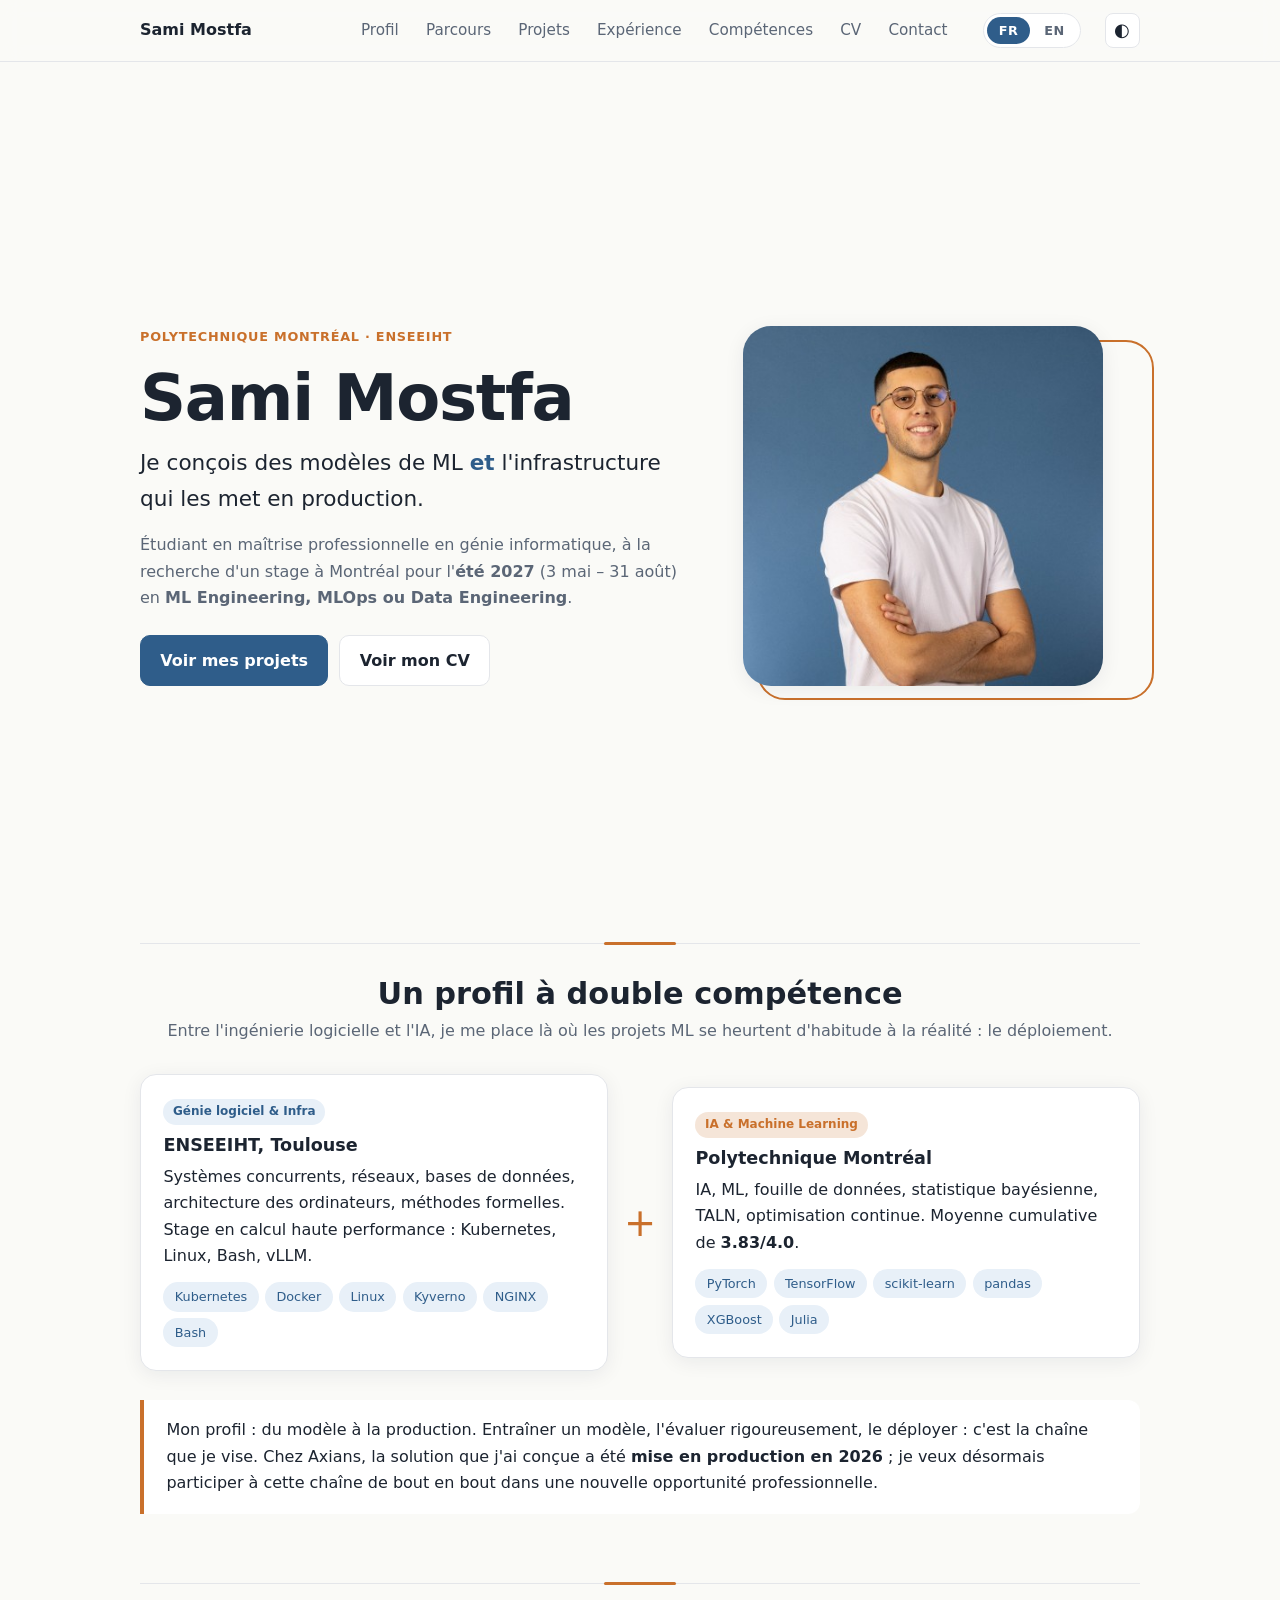
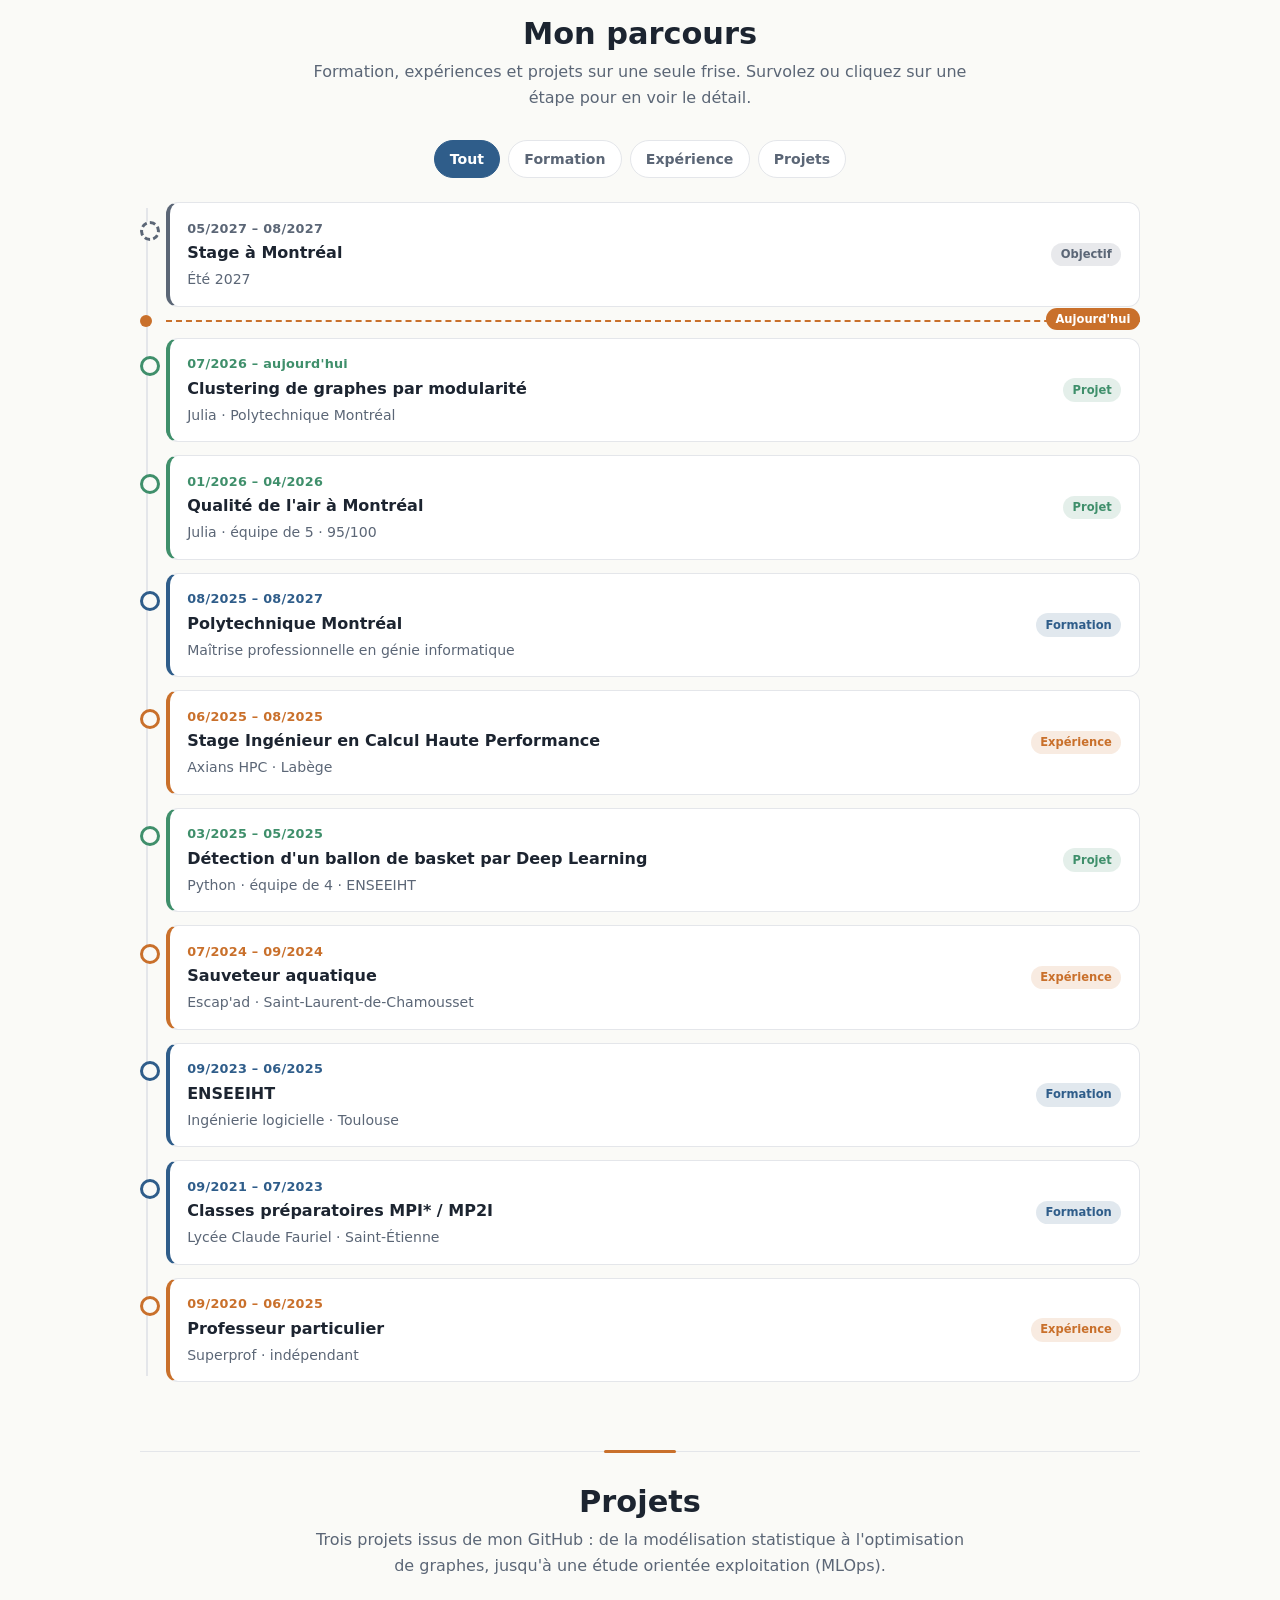
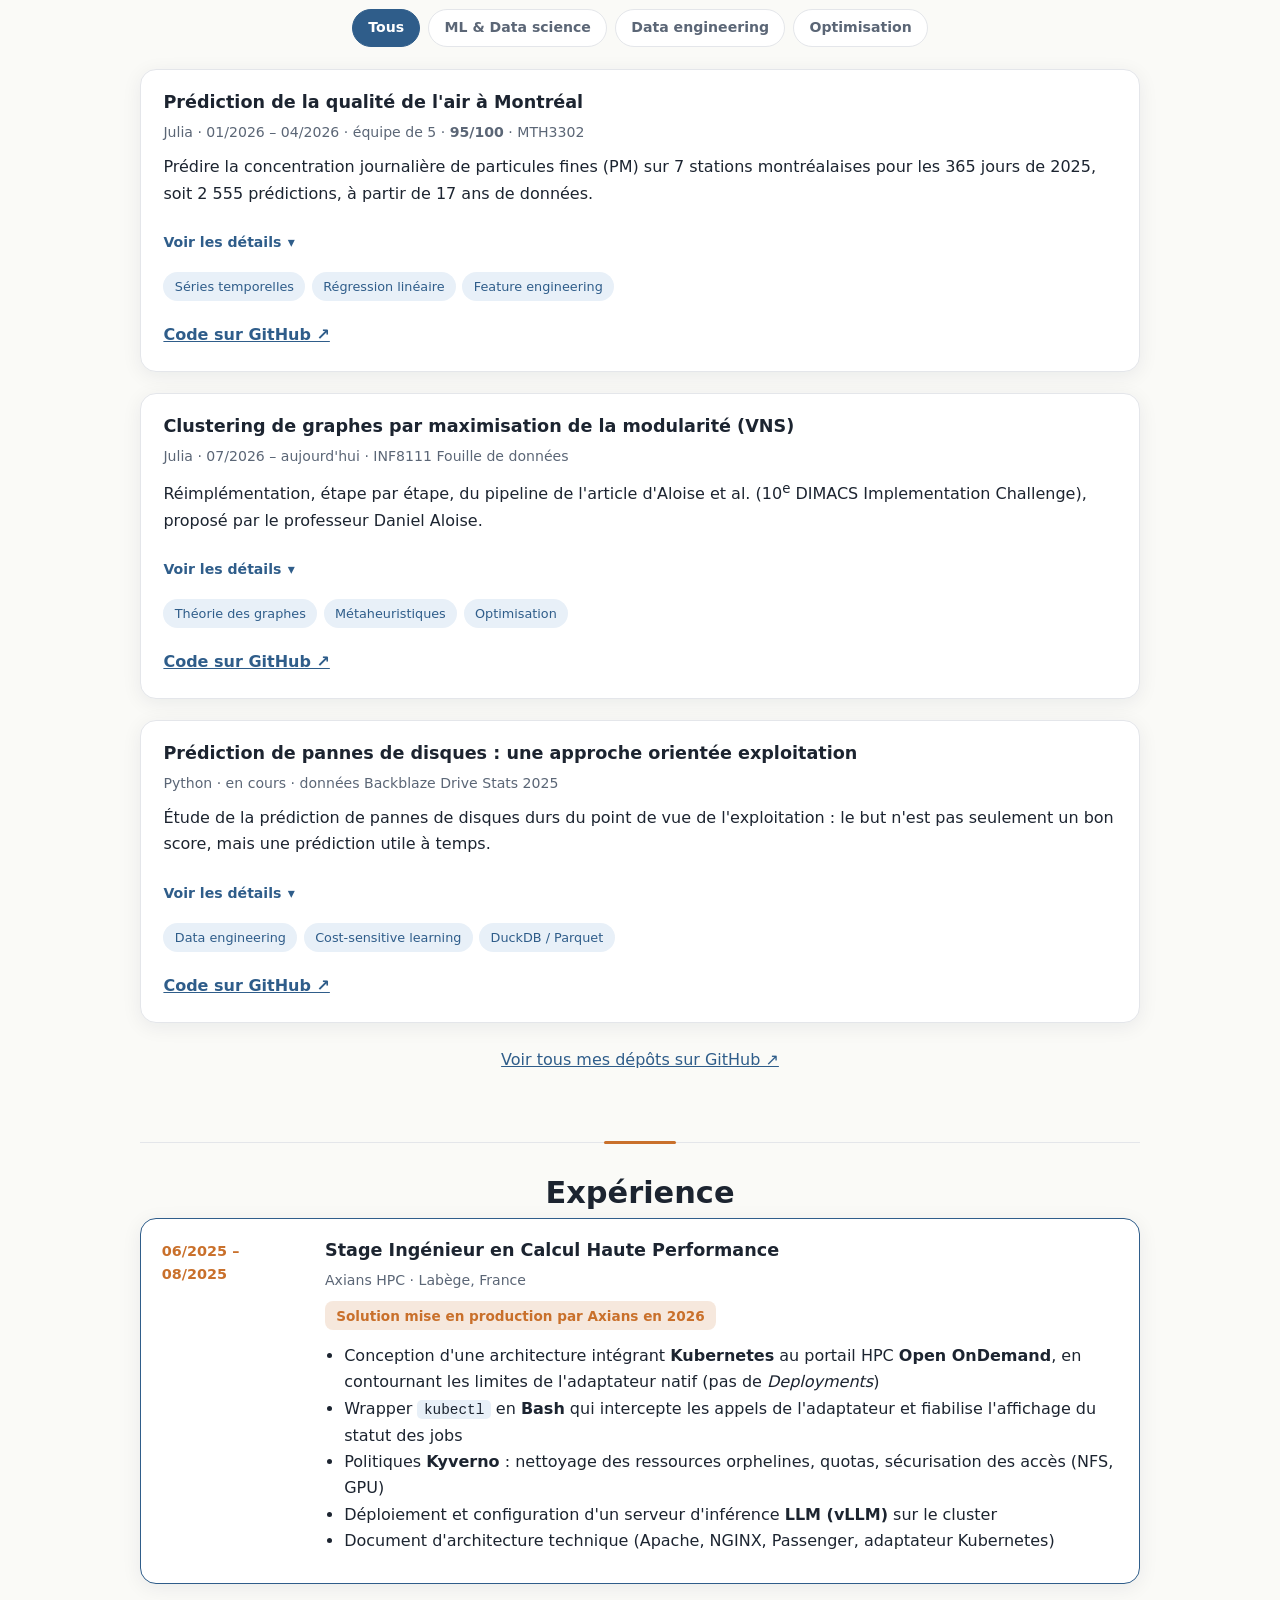
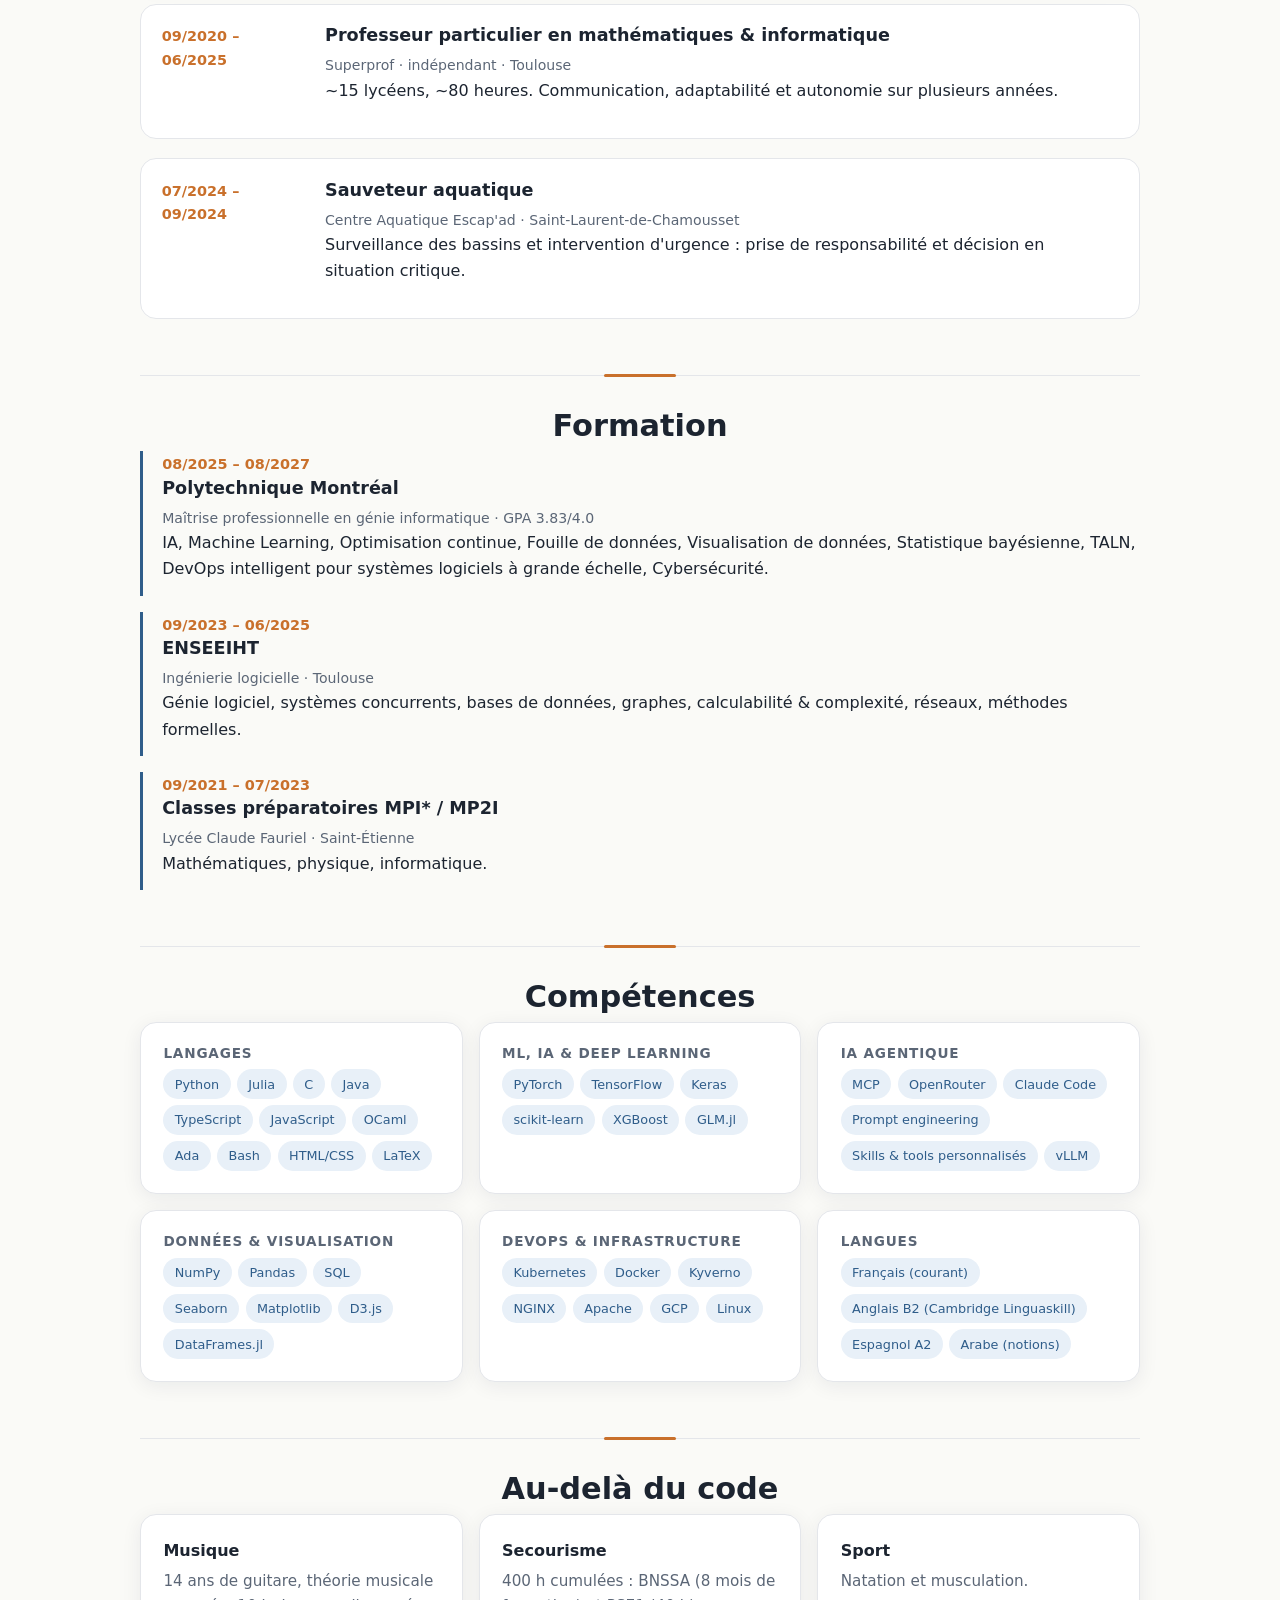
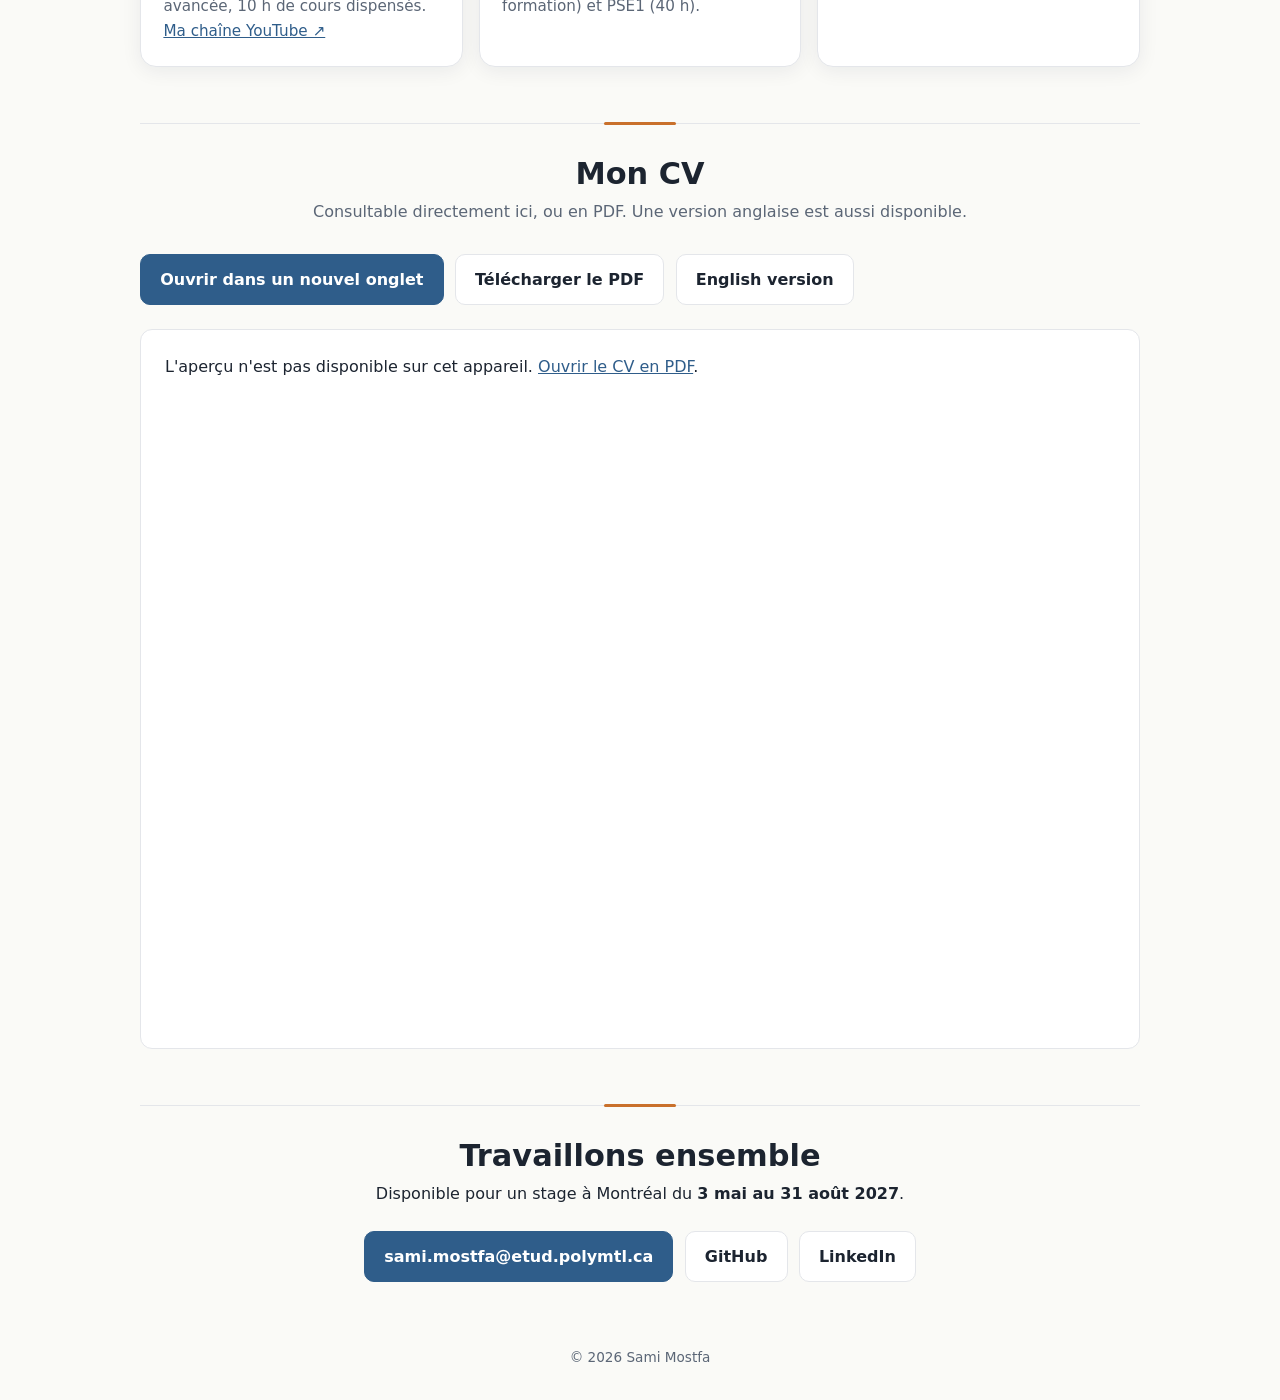
==== index.html @ e4360e2e "Enhance Scrolling" ====
<!doctype html>
<html lang="fr">
<head>
  <meta charset="utf-8">
  <meta name="viewport" content="width=device-width, initial-scale=1">
  <title>Sami Mostfa — ML & MLOps Engineer</title>
  <meta name="description" content="Portfolio de Sami Mostfa, étudiant en maîtrise à Polytechnique Montréal, double compétence IA/ML et infrastructure. Recherche un stage été 2027 à Montréal.">
  <link rel="icon" href="assets/sami_mostfa.jpg">
  <link rel="alternate" hreflang="fr" href="./">
  <link rel="alternate" hreflang="en" href="en/">
  <link rel="stylesheet" href="style.css?v=3">
</head>
<body>

<header class="nav">
  <a class="brand" href="#accueil">Sami Mostfa</a>
  <nav>
    <a href="#profil">Profil</a>
    <a href="#parcours">Parcours</a>
    <a href="#projets">Projets</a>
    <a href="#experience">Expérience</a>
    <a href="#competences">Compétences</a>
    <a href="#cv">CV</a>
    <a href="#contact">Contact</a>
  </nav>
  <div class="lang-switch" role="group" aria-label="Langue">
    <span class="active" aria-current="true" lang="fr">FR</span>
    <a href="en/" hreflang="en" lang="en" title="View in English">EN</a>
  </div>
  <button id="theme" aria-label="Changer de thème">◐</button>
</header>

<main>
  <!-- ACCUEIL -->
  <section id="accueil" class="hero">
    <div class="hero-text">
      <p class="eyebrow">Polytechnique Montréal · ENSEEIHT</p>
      <h1>Sami Mostfa</h1>
      <p class="tagline">Je conçois des modèles de ML <em>et</em> l'infrastructure qui les met en production.</p>
      <p class="lead">Étudiant en maîtrise professionnelle en génie informatique, à la recherche d'un stage à Montréal pour l'<strong>été 2027</strong> (3 mai – 31 août) en <strong>ML Engineering, MLOps ou Data Engineering</strong>.</p>
      <div class="cta">
        <a class="btn primary" href="#projets">Voir mes projets</a>
        <a class="btn" href="#cv">Voir mon CV</a>
      </div>
    </div>
    <figure class="hero-photo">
      <img src="assets/sami_mostfa.jpg" alt="Portrait de Sami Mostfa" width="400" height="400">
    </figure>
  </section>

  <!-- PROFIL / DOUBLE COMPETENCE -->
  <section id="profil">
    <h2>Un profil à double compétence</h2>
    <p class="section-intro">Entre l'ingénierie logicielle et l'IA, je me place là où les projets ML se heurtent d'habitude à la réalité : le déploiement.</p>
    <div class="duo">
      <article class="card">
        <span class="badge">Génie logiciel & Infra</span>
        <h3>ENSEEIHT, Toulouse</h3>
        <p>Systèmes concurrents, réseaux, bases de données, architecture des ordinateurs, méthodes formelles. Stage en calcul haute performance : Kubernetes, Linux, Bash, vLLM.</p>
        <ul class="chips"><li>Kubernetes</li><li>Docker</li><li>Linux</li><li>Kyverno</li><li>NGINX</li><li>Bash</li></ul>
      </article>
      <div class="plus" aria-hidden="true">+</div>
      <article class="card">
        <span class="badge alt">IA & Machine Learning</span>
        <h3>Polytechnique Montréal</h3>
        <p>IA, ML, fouille de données, statistique bayésienne, TALN, optimisation continue. Moyenne cumulative de <strong>3.83/4.0</strong>.</p>
        <ul class="chips"><li>PyTorch</li><li>TensorFlow</li><li>scikit-learn</li><li>pandas</li><li>XGBoost</li><li>Julia</li></ul>
      </article>
    </div>
    <p class="synthesis">Mon profil : du modèle à la production. Entraîner un modèle, l'évaluer rigoureusement, le déployer : c'est la chaîne que je vise. Chez Axians, la solution que j'ai conçue a été <strong>mise en production en 2026</strong> ; je veux désormais participer à cette chaîne de bout en bout dans une nouvelle opportunité professionnelle.</p>
  </section>

  <!-- PARCOURS -->
  <section id="parcours">
    <h2>Mon parcours</h2>
    <p class="section-intro">Formation, expériences et projets sur une seule frise. Survolez ou cliquez sur une étape pour en voir le détail.</p>
    <div class="filters" role="group" aria-label="Filtrer le parcours">
      <button type="button" class="tl-filter active" data-tl="all" aria-pressed="true">Tout</button>
      <button type="button" class="tl-filter" data-tl="formation" aria-pressed="false">Formation</button>
      <button type="button" class="tl-filter" data-tl="experience" aria-pressed="false">Expérience</button>
      <button type="button" class="tl-filter" data-tl="projet" aria-pressed="false">Projets</button>
    </div>
    <ol class="tl">
      <li class="tl-item" data-type="objectif">
        <button class="tl-card" type="button" aria-expanded="false" aria-controls="tl0">
          <span class="tl-when">05/2027 – 08/2027</span>
          <span class="tl-title">Stage à Montréal</span>
          <span class="tl-sub">Été 2027</span>
          <span class="tl-type">Objectif</span>
        </button>
        <div class="tl-detail" id="tl0"><div><p>ML Engineering, MLOps ou Data Engineering : mener un projet de bout en bout, de la conception à la mise en production.</p></div></div>
      </li>
<li class="tl-today" aria-hidden="true"><span>Aujourd'hui</span></li>
<li class="tl-item" data-type="projet">
        <button class="tl-card" type="button" aria-expanded="false" aria-controls="tl1">
          <span class="tl-when">07/2026 – aujourd'hui</span>
          <span class="tl-title">Clustering de graphes par modularité</span>
          <span class="tl-sub">Julia · Polytechnique Montréal</span>
          <span class="tl-type">Projet</span>
        </button>
        <div class="tl-detail" id="tl1"><div><p>LPA → LPAm → LPAm+ → VNS sur 9 graphes DIMACS (jusqu'à plus de 31 000 sommets), 40 exécutions par méthode et revue de 5 articles.</p></div></div>
      </li>
<li class="tl-item" data-type="projet">
        <button class="tl-card" type="button" aria-expanded="false" aria-controls="tl2">
          <span class="tl-when">01/2026 – 04/2026</span>
          <span class="tl-title">Qualité de l'air à Montréal</span>
          <span class="tl-sub">Julia · équipe de 5 · 95/100</span>
          <span class="tl-type">Projet</span>
        </button>
        <div class="tl-detail" id="tl2"><div><p>Prévision des particules fines sur 7 stations à partir de 17 ans de données : 20+ variables, validation temporelle, RMSE de 18,25 sur Kaggle.</p></div></div>
      </li>
<li class="tl-item" data-type="formation">
        <button class="tl-card" type="button" aria-expanded="false" aria-controls="tl3">
          <span class="tl-when">08/2025 – 08/2027</span>
          <span class="tl-title">Polytechnique Montréal</span>
          <span class="tl-sub">Maîtrise professionnelle en génie informatique</span>
          <span class="tl-type">Formation</span>
        </button>
        <div class="tl-detail" id="tl3"><div><p>GPA cumulatif de 3.83/4.0. IA, ML, fouille de données, statistique bayésienne, TALN, DevOps intelligent, cybersécurité.</p></div></div>
      </li>
<li class="tl-item" data-type="experience">
        <button class="tl-card" type="button" aria-expanded="false" aria-controls="tl4">
          <span class="tl-when">06/2025 – 08/2025</span>
          <span class="tl-title">Stage Ingénieur en Calcul Haute Performance</span>
          <span class="tl-sub">Axians HPC · Labège</span>
          <span class="tl-type">Expérience</span>
        </button>
        <div class="tl-detail" id="tl4"><div><p>Intégration de Kubernetes à Open OnDemand (mise en production en 2026), wrapper kubectl en Bash, politiques Kyverno, serveur d'inférence LLM vLLM.</p></div></div>
      </li>
<li class="tl-item" data-type="projet">
        <button class="tl-card" type="button" aria-expanded="false" aria-controls="tl5">
          <span class="tl-when">03/2025 – 05/2025</span>
          <span class="tl-title">Détection d'un ballon de basket par Deep Learning</span>
          <span class="tl-sub">Python · équipe de 4 · ENSEEIHT</span>
          <span class="tl-type">Projet</span>
        </button>
        <div class="tl-detail" id="tl5"><div><p>CNN multi-sorties (classification + régression de boîte englobante), IoU et F1 implémentés from scratch en TensorFlow.</p></div></div>
      </li>
<li class="tl-item" data-type="experience">
        <button class="tl-card" type="button" aria-expanded="false" aria-controls="tl6">
          <span class="tl-when">07/2024 – 09/2024</span>
          <span class="tl-title">Sauveteur aquatique</span>
          <span class="tl-sub">Escap'ad · Saint-Laurent-de-Chamousset</span>
          <span class="tl-type">Expérience</span>
        </button>
        <div class="tl-detail" id="tl6"><div><p>Surveillance des bassins et intervention d'urgence : responsabilité et prise de décision en situation critique.</p></div></div>
      </li>
<li class="tl-item" data-type="formation">
        <button class="tl-card" type="button" aria-expanded="false" aria-controls="tl7">
          <span class="tl-when">09/2023 – 06/2025</span>
          <span class="tl-title">ENSEEIHT</span>
          <span class="tl-sub">Ingénierie logicielle · Toulouse</span>
          <span class="tl-type">Formation</span>
        </button>
        <div class="tl-detail" id="tl7"><div><p>Génie logiciel, systèmes concurrents, bases de données, théorie des graphes, calculabilité, réseaux, méthodes formelles.</p></div></div>
      </li>
<li class="tl-item" data-type="formation">
        <button class="tl-card" type="button" aria-expanded="false" aria-controls="tl8">
          <span class="tl-when">09/2021 – 07/2023</span>
          <span class="tl-title">Classes préparatoires MPI* / MP2I</span>
          <span class="tl-sub">Lycée Claude Fauriel · Saint-Étienne</span>
          <span class="tl-type">Formation</span>
        </button>
        <div class="tl-detail" id="tl8"><div><p>Mathématiques, physique et informatique en cursus intensif.</p></div></div>
      </li>
<li class="tl-item" data-type="experience">
        <button class="tl-card" type="button" aria-expanded="false" aria-controls="tl9">
          <span class="tl-when">09/2020 – 06/2025</span>
          <span class="tl-title">Professeur particulier</span>
          <span class="tl-sub">Superprof · indépendant</span>
          <span class="tl-type">Expérience</span>
        </button>
        <div class="tl-detail" id="tl9"><div><p>Mathématiques et informatique : environ 15 lycéens, 80 heures, en parallèle des études.</p></div></div>
      </li>
    </ol>
  </section>

  <!-- PROJETS -->
  <section id="projets">
    <h2>Projets</h2>
    <p class="section-intro">Trois projets issus de mon GitHub : de la modélisation statistique à l'optimisation de graphes, jusqu'à une étude orientée exploitation (MLOps).</p>
    <div class="filters" role="group" aria-label="Filtrer les projets">
      <button type="button" class="filter active" data-filter="all" aria-pressed="true">Tous</button>
      <button type="button" class="filter" data-filter="ml" aria-pressed="false">ML & Data science</button>
      <button type="button" class="filter" data-filter="data" aria-pressed="false">Data engineering</button>
      <button type="button" class="filter" data-filter="optim" aria-pressed="false">Optimisation</button>
    </div>
    <div class="projects">

      <article class="project" data-tags="ml">
        <header>
          <h3>Prédiction de la qualité de l'air à Montréal</h3>
          <p class="meta">Julia · 01/2026 – 04/2026 · équipe de 5 · <strong>95/100</strong> · MTH3302</p>
        </header>
        <p>Prédire la concentration journalière de particules fines (PM) sur 7 stations montréalaises pour les 365 jours de 2025, soit 2 555 prédictions, à partir de 17 ans de données.</p>
        <div class="details" id="d0"><div class="details-inner">
        <ul>
          <li>Jointure air + météo, analyse exploratoire, <strong>20+ variables dérivées</strong> (moyennes mobiles, saisonnalité sinus/cosinus, interactions température × mois)</li>
          <li>Valeurs manquantes traitées par variable ; validation par <strong>séparation temporelle</strong>, jamais aléatoire</li>
          <li>4 variantes comparées ; modèle retenu : régression linéaire (GLM.jl, 23 variables) sans variable construite sur le PM passé, pour éviter la propagation d'erreur</li>
          <li><strong>RMSE de 18,25</strong> sur Kaggle ; limites documentées : sous-estimation des épisodes de fumée</li>
        </ul>
        </div></div>
        <button class="toggle" type="button" aria-expanded="false" aria-controls="d0" data-more="Voir les détails" data-less="Masquer les détails">Voir les détails</button>
        <ul class="chips"><li>Séries temporelles</li><li>Régression linéaire</li><li>Feature engineering</li></ul>
        <p class="links"><a href="https://github.com/tarteeg/prediction-qualite-air-montreal" target="_blank" rel="noopener">Code sur GitHub ↗</a></p>
      </article>

      <article class="project" data-tags="optim">
        <header>
          <h3>Clustering de graphes par maximisation de la modularité (VNS)</h3>
          <p class="meta">Julia · 07/2026 – aujourd'hui · INF8111 Fouille de données</p>
        </header>
        <p>Réimplémentation, étape par étape, du pipeline de l'article d'Aloise et al. (10<sup>e</sup> DIMACS Implementation Challenge), proposé par le professeur Daniel Aloise.</p>
        <div class="details" id="d1"><div class="details-inner">
        <ul>
          <li><strong>LPA → LPAm → LPAm+ → VNS/VNDS</strong> : chaque étape échappe aux optima locaux de la précédente</li>
          <li><strong>9 graphes</strong> de référence, de 34 à plus de 31 000 sommets, <strong>40 exécutions</strong> par méthode et par graphe (graines 1 à 40)</li>
          <li>Comparaison avec la littérature, revue de <strong>5 articles scientifiques</strong></li>
          <li>Julia choisi pour la vitesse proche du compilé avec la lisibilité de Python</li>
        </ul>
        </div></div>
        <button class="toggle" type="button" aria-expanded="false" aria-controls="d1" data-more="Voir les détails" data-less="Masquer les détails">Voir les détails</button>
        <ul class="chips"><li>Théorie des graphes</li><li>Métaheuristiques</li><li>Optimisation</li></ul>
        <p class="links"><a href="https://github.com/tarteeg/vns-modularity-clustering" target="_blank" rel="noopener">Code sur GitHub ↗</a></p>
      </article>

      <article class="project" data-tags="data ml">
        <header>
          <h3>Prédiction de pannes de disques : une approche orientée exploitation</h3>
          <p class="meta">Python · en cours · données Backblaze Drive Stats 2025</p>
        </header>
        <p>Étude de la prédiction de pannes de disques durs du point de vue de l'exploitation : le but n'est pas seulement un bon score, mais une prédiction utile à temps.</p>
        <div class="details" id="d2"><div class="details-inner">
        <ul>
          <li>Configuration centralisée et reproductible : horizons de prédiction, <strong>délais d'alerte minimaux</strong>, attributs SMART critiques, <strong>ratios de coûts</strong></li>
          <li>Audit du schéma des fichiers CSV quotidiens, conversion en <strong>Parquet</strong> compressé, requêtes avec <strong>DuckDB</strong></li>
          <li>Veille scientifique : 5 articles sur la prédiction de pannes et l'apprentissage sensible aux coûts</li>
          <li>Phase actuelle : exploration du T1 2025 pour formuler la problématique ; extension prévue à l'année complète</li>
        </ul>
        </div></div>
        <button class="toggle" type="button" aria-expanded="false" aria-controls="d2" data-more="Voir les détails" data-less="Masquer les détails">Voir les détails</button>
        <ul class="chips"><li>Data engineering</li><li>Cost-sensitive learning</li><li>DuckDB / Parquet</li></ul>
        <p class="links"><a href="https://github.com/tarteeg/disk-failure-analysis" target="_blank" rel="noopener">Code sur GitHub ↗</a></p>
      </article>

    </div>
    <p class="more"><a href="https://github.com/tarteeg" target="_blank" rel="noopener">Voir tous mes dépôts sur GitHub ↗</a></p>
  </section>

  <!-- EXPERIENCE -->
  <section id="experience">
    <h2>Expérience</h2>
    <div class="timeline">

      <article class="job featured">
        <div class="when">06/2025 – 08/2025</div>
        <div>
          <h3>Stage Ingénieur en Calcul Haute Performance</h3>
          <p class="meta">Axians HPC · Labège, France</p>
          <p class="highlight">Solution mise en production par Axians en 2026</p>
          <ul>
            <li>Conception d'une architecture intégrant <strong>Kubernetes</strong> au portail HPC <strong>Open OnDemand</strong>, en contournant les limites de l'adaptateur natif (pas de <em>Deployments</em>)</li>
            <li>Wrapper <code>kubectl</code> en <strong>Bash</strong> qui intercepte les appels de l'adaptateur et fiabilise l'affichage du statut des jobs</li>
            <li>Politiques <strong>Kyverno</strong> : nettoyage des ressources orphelines, quotas, sécurisation des accès (NFS, GPU)</li>
            <li>Déploiement et configuration d'un serveur d'inférence <strong>LLM (vLLM)</strong> sur le cluster</li>
            <li>Document d'architecture technique (Apache, NGINX, Passenger, adaptateur Kubernetes)</li>
          </ul>
        </div>
      </article>

      <article class="job">
        <div class="when">09/2020 – 06/2025</div>
        <div>
          <h3>Professeur particulier en mathématiques & informatique</h3>
          <p class="meta">Superprof · indépendant · Toulouse</p>
          <p>~15 lycéens, ~80 heures. Communication, adaptabilité et autonomie sur plusieurs années.</p>
        </div>
      </article>

      <article class="job">
        <div class="when">07/2024 – 09/2024</div>
        <div>
          <h3>Sauveteur aquatique</h3>
          <p class="meta">Centre Aquatique Escap'ad · Saint-Laurent-de-Chamousset</p>
          <p>Surveillance des bassins et intervention d'urgence : prise de responsabilité et décision en situation critique.</p>
        </div>
      </article>

    </div>
  </section>

  <!-- FORMATION -->
  <section id="formation">
    <h2>Formation</h2>
    <div class="edu">
      <article>
        <span class="when">08/2025 – 08/2027</span>
        <h3>Polytechnique Montréal</h3>
        <p class="meta">Maîtrise professionnelle en génie informatique · GPA 3.83/4.0</p>
        <p>IA, Machine Learning, Optimisation continue, Fouille de données, Visualisation de données, Statistique bayésienne, TALN, DevOps intelligent pour systèmes logiciels à grande échelle, Cybersécurité.</p>
      </article>
      <article>
        <span class="when">09/2023 – 06/2025</span>
        <h3>ENSEEIHT</h3>
        <p class="meta">Ingénierie logicielle · Toulouse</p>
        <p>Génie logiciel, systèmes concurrents, bases de données, graphes, calculabilité & complexité, réseaux, méthodes formelles.</p>
      </article>
      <article>
        <span class="when">09/2021 – 07/2023</span>
        <h3>Classes préparatoires MPI* / MP2I</h3>
        <p class="meta">Lycée Claude Fauriel · Saint-Étienne</p>
        <p>Mathématiques, physique, informatique.</p>
      </article>
    </div>
  </section>

  <!-- COMPETENCES -->
  <section id="competences">
    <h2>Compétences</h2>
    <div class="skills">
      <div><h3>Langages</h3><ul class="chips"><li>Python</li><li>Julia</li><li>C</li><li>Java</li><li>TypeScript</li><li>JavaScript</li><li>OCaml</li><li>Ada</li><li>Bash</li><li>HTML/CSS</li><li>LaTeX</li></ul></div>
      <div><h3>ML, IA & Deep Learning</h3><ul class="chips"><li>PyTorch</li><li>TensorFlow</li><li>Keras</li><li>scikit-learn</li><li>XGBoost</li><li>GLM.jl</li></ul></div>
      <div><h3>IA agentique</h3><ul class="chips"><li>MCP</li><li>OpenRouter</li><li>Claude Code</li><li>Prompt engineering</li><li>Skills & tools personnalisés</li><li>vLLM</li></ul></div>
      <div><h3>Données & visualisation</h3><ul class="chips"><li>NumPy</li><li>Pandas</li><li>SQL</li><li>Seaborn</li><li>Matplotlib</li><li>D3.js</li><li>DataFrames.jl</li></ul></div>
      <div><h3>DevOps & infrastructure</h3><ul class="chips"><li>Kubernetes</li><li>Docker</li><li>Kyverno</li><li>NGINX</li><li>Apache</li><li>GCP</li><li>Linux</li></ul></div>
      <div><h3>Langues</h3><ul class="chips"><li>Français (courant)</li><li>Anglais B2 (Cambridge Linguaskill)</li><li>Espagnol A2</li><li>Arabe (notions)</li></ul></div>
    </div>
  </section>

  <!-- HORS CODE -->
  <section id="interets">
    <h2>Au-delà du code</h2>
    <div class="interests">
      <div><strong>Musique</strong><p>14 ans de guitare, théorie musicale avancée, 10 h de cours dispensés. <a href="https://youtube.com/@sami.musiic" target="_blank" rel="noopener">Ma chaîne YouTube ↗</a></p></div>
      <div><strong>Secourisme</strong><p>400 h cumulées : BNSSA (8 mois de formation) et PSE1 (40 h).</p></div>
      <div><strong>Sport</strong><p>Natation et musculation.</p></div>
    </div>
  </section>

  <!-- CV -->
  <section id="cv">
    <h2>Mon CV</h2>
    <p class="section-intro">Consultable directement ici, ou en PDF. Une version anglaise est aussi disponible.</p>
    <div class="cta">
      <a class="btn primary" href="assets/cv_Sami_Mostfa.pdf" target="_blank" rel="noopener">Ouvrir dans un nouvel onglet</a>
      <a class="btn" href="assets/cv_Sami_Mostfa.pdf" download>Télécharger le PDF</a>
      <a class="btn" href="assets/cv_Sami_Mostfa_en.pdf" target="_blank" rel="noopener">English version</a>
    </div>
    <object class="cv-viewer" data="assets/cv_Sami_Mostfa.pdf#view=FitH" type="application/pdf" aria-label="CV de Sami Mostfa">
      <p>L'aperçu n'est pas disponible sur cet appareil. <a href="assets/cv_Sami_Mostfa.pdf" target="_blank" rel="noopener">Ouvrir le CV en PDF</a>.</p>
    </object>
  </section>

  <!-- CONTACT -->
  <section id="contact" class="contact">
    <h2>Travaillons ensemble</h2>
    <p>Disponible pour un stage à Montréal du <strong>3 mai au 31 août 2027</strong>.</p>
    <div class="cta center">
      <a class="btn primary" href="mailto:sami.mostfa@etud.polymtl.ca">sami.mostfa@etud.polymtl.ca</a>
      <a class="btn" href="https://github.com/tarteeg" target="_blank" rel="noopener">GitHub</a>
      <a class="btn" href="https://www.linkedin.com/in/sami-mostfa/fr/" target="_blank" rel="noopener">LinkedIn</a>
    </div>
  </section>
</main>

<footer>© 2026 Sami Mostfa</footer>
<script src="script.js?v=3"></script>
</body>
</html>
---- style.css ----
:root {
  --bg: #fafaf7;
  --surface: #ffffff;
  --text: #1c2430;
  --muted: #5b6676;
  --border: #e4e6ea;
  --accent: #2f5d8a;
  --accent-2: #c9702b;
  --accent-soft: #e8f0f8;
  --shadow: 0 4px 20px rgba(20, 30, 50, .07);
}
:root[data-theme="dark"] {
  --bg: #11161d;
  --surface: #1a212b;
  --text: #e7ebf1;
  --muted: #9aa5b5;
  --border: #2a3340;
  --accent: #7fb0e0;
  --accent-2: #e8975a;
  --accent-soft: #1f2d3d;
  --shadow: 0 4px 20px rgba(0, 0, 0, .35);
}

* { box-sizing: border-box; }
html { scroll-behavior: smooth; scroll-padding-top: 4.5rem; }
body {
  margin: 0;
  font: 16px/1.65 system-ui, -apple-system, "Segoe UI", Roboto, sans-serif;
  background: var(--bg);
  color: var(--text);
}
a { color: var(--accent); }
h1, h2, h3 { line-height: 1.2; margin: 0 0 .5rem; }
h2 { font-size: 1.9rem; margin-bottom: .4rem; }
h3 { font-size: 1.1rem; }
p { margin: 0 0 .8rem; }
ul { padding-left: 1.2rem; margin: .5rem 0; }

main, .nav, footer { max-width: 1040px; margin: 0 auto; padding-left: 1.25rem; padding-right: 1.25rem; }
section { padding: 2rem 0 1rem; }

/* Nav */
.nav {
  position: sticky; top: 0; z-index: 10;
  display: flex; align-items: center; gap: 1.5rem;
  max-width: none; padding: .8rem max(1.25rem, calc((100% - 1040px) / 2 + 1.25rem));
  background: color-mix(in srgb, var(--bg) 88%, transparent);
  backdrop-filter: blur(10px);
  border-bottom: 1px solid var(--border);
}
.brand { font-weight: 700; color: var(--text); text-decoration: none; margin-right: auto; }
.nav nav { display: flex; gap: .3rem; }
.nav nav a { color: var(--muted); text-decoration: none; font-size: .95rem; }
.nav nav a:hover { color: var(--accent); }
#theme {
  border: 1px solid var(--border); background: var(--surface); color: var(--text);
  border-radius: 8px; width: 2.2rem; height: 2.2rem; cursor: pointer; font-size: 1.1rem;
}

/* Hero */
.hero {
  display: grid; grid-template-columns: 1.4fr 1fr; gap: 3rem; align-items: center;
  padding-top: 4rem; min-height: calc(100vh - 3.7rem); min-height: calc(100svh - 3.7rem);
}
.eyebrow { color: var(--accent-2); font-weight: 600; letter-spacing: .06em; text-transform: uppercase; font-size: .8rem; }
.hero h1 { font-size: clamp(2.6rem, 6vw, 4rem); letter-spacing: -.02em; }
.tagline { font-size: 1.35rem; color: var(--text); margin-bottom: 1rem; }
.tagline em { color: var(--accent); font-style: normal; font-weight: 700; }
.lead { color: var(--muted); max-width: 38em; }
.hero-photo { margin: 0; justify-self: center; position: relative; }
.hero-photo::before {
  content: ""; position: absolute; inset: 14px -14px -14px 14px;
  border: 2px solid var(--accent-2); border-radius: 28px; z-index: 0;
}
.hero-photo img {
  position: relative; z-index: 1; display: block;
  width: min(100%, 360px); height: auto; aspect-ratio: 1; object-fit: cover;
  border-radius: 28px; box-shadow: var(--shadow);
}

/* Buttons */
.cta { display: flex; flex-wrap: wrap; gap: .7rem; margin-top: 1.5rem; }
.cta.center { justify-content: center; }
.btn {
  display: inline-block; padding: .7rem 1.2rem; border-radius: 10px;
  border: 1px solid var(--border); background: var(--surface); color: var(--text);
  text-decoration: none; font-weight: 600; transition: transform .15s, border-color .15s;
}
.btn:hover { transform: translateY(-2px); border-color: var(--accent); }
.btn.primary { background: var(--accent); border-color: var(--accent); color: #fff; }
:root[data-theme="dark"] .btn.primary { color: #0d1218; }

/* Cards */
.section-intro { color: var(--muted); max-width: 42em; margin-bottom: 1.8rem; }
#profil .section-intro { max-width: none; }
.card, .project, .skills > div, .interests > div {
  background: var(--surface); border: 1px solid var(--border);
  border-radius: 16px; padding: 1.4rem; box-shadow: var(--shadow);
}
.duo { display: grid; grid-template-columns: 1fr auto 1fr; gap: 1rem; align-items: center; }
.plus { font-size: 2.4rem; font-weight: 300; color: var(--accent-2); }
.badge {
  display: inline-block; font-size: .75rem; font-weight: 700; padding: .2rem .6rem;
  border-radius: 99px; background: var(--accent-soft); color: var(--accent); margin-bottom: .6rem;
}
.badge.alt { background: color-mix(in srgb, var(--accent-2) 18%, transparent); color: var(--accent-2); }
.synthesis {
  margin-top: 1.8rem; padding: 1.1rem 1.4rem; border-left: 4px solid var(--accent-2);
  background: var(--surface); border-radius: 0 12px 12px 0;
}

.chips { list-style: none; padding: 0; display: flex; flex-wrap: wrap; gap: .4rem; margin: .8rem 0 0; }
.chips li {
  font-size: .8rem; padding: .2rem .65rem; border-radius: 99px;
  background: var(--accent-soft); color: var(--accent); border: 1px solid transparent;
}


/* Projects */
.projects { display: grid; gap: 1.3rem; }
.project { transition: transform .2s; }
.project:hover { transform: translateY(-3px); }
.project header { margin-bottom: .6rem; }
.meta { color: var(--muted); font-size: .88rem; margin: 0; }
.project li { margin-bottom: .3rem; }

/* Timeline */
.timeline { display: grid; gap: 1.2rem; }
.job {
  display: grid; grid-template-columns: 9rem 1fr; gap: 1.2rem;
  padding: 1.3rem; background: var(--surface); border: 1px solid var(--border); border-radius: 16px;
}
.job.featured { border-color: var(--accent); box-shadow: var(--shadow); }
.when { color: var(--accent-2); font-weight: 600; font-size: .9rem; }
.highlight {
  display: inline-block; font-weight: 700; font-size: .85rem; padding: .2rem .7rem; margin: .6rem 0 .3rem;
  border-radius: 8px; background: color-mix(in srgb, var(--accent-2) 16%, transparent); color: var(--accent-2);
}
code { background: var(--accent-soft); padding: .1rem .4rem; border-radius: 5px; font-size: .9em; }

/* Education */
.edu { display: grid; gap: 1rem; }
.edu article { padding-left: 1.2rem; border-left: 3px solid var(--accent); }

/* Skills / interests */
.skills { display: grid; grid-template-columns: repeat(auto-fit, minmax(290px, 1fr)); gap: 1rem; }
.skills h3 { color: var(--muted); font-size: .85rem; text-transform: uppercase; letter-spacing: .06em; }
.skills .chips { margin-top: .4rem; }
.interests { display: grid; grid-template-columns: repeat(auto-fit, minmax(240px, 1fr)); gap: 1rem; }
.interests p { margin: .3rem 0 0; color: var(--muted); font-size: .95rem; }

.contact { text-align: center; padding-bottom: 4rem; }
footer { text-align: center; color: var(--muted); font-size: .85rem; padding-bottom: 2rem; }

/* Segmentation des sections */
section:not(.hero) { position: relative; margin-top: 2.5rem; border-top: 1px solid var(--border); }
section:not(.hero)::before {
  content: ""; position: absolute; top: -2px; left: 50%; margin-left: -2.25rem; width: 4.5rem; height: 3px; border-radius: 2px;
  background: var(--accent-2); transform: scaleX(0); transform-origin: center; transition: transform .7s ease;
}
section.in-view::before { transform: scaleX(1); }
section:not(.hero) h2 { text-align: center; }
section:not(.hero) .section-intro { margin-left: auto; margin-right: auto; text-align: center; }
.filters { justify-content: center; }
.nav nav a { padding: .3rem .7rem; border-radius: 99px; transition: color .2s, background .2s; }
.nav nav a.active { color: #fff; background: var(--accent); }
:root[data-theme="dark"] .nav nav a.active { color: #0d1218; }
.progress { position: fixed; top: 0; left: 0; height: 3px; width: 100%; z-index: 20; background: var(--accent-2); transform: scaleX(0); transform-origin: left; pointer-events: none; }

/* Reveal animation */
.reveal { opacity: 0; transform: translateY(16px); transition: opacity .6s, transform .6s; }
.reveal.in { opacity: 1; transform: none; }
@media (prefers-reduced-motion: reduce) {
  .reveal { opacity: 1; transform: none; transition: none; }
  section:not(.hero)::before { transform: scaleX(1); transition: none; }
  html { scroll-behavior: auto; }
}

/* Mobile */
@media (max-width: 760px) {
  .nav nav { display: none; }
  .hero { grid-template-columns: 1fr; min-height: 0; gap: 2rem; padding-top: 2.5rem; }
  .hero-photo { order: -1; }
  .hero-photo img { width: min(78%, 280px); margin: 0 auto; }
  .duo { grid-template-columns: 1fr; }
  .plus { text-align: center; }
  .job { grid-template-columns: 1fr; gap: .3rem; }
}

.project .links { margin: 1rem 0 0; font-weight: 600; }
.more { text-align: center; margin-top: 1.5rem; }

.cv-viewer {
  display: block; width: 100%; height: 80vh; min-height: 520px; margin-top: 1.5rem;
  border: 1px solid var(--border); border-radius: 12px; background: var(--surface);
}
.cv-viewer p { padding: 1.5rem; }
@media (max-width: 760px) { .cv-viewer { display: none; } }

.lang-switch {
  display: inline-flex; padding: 3px; gap: 2px; height: 2.2rem;
  border: 1px solid var(--border); border-radius: 99px; background: var(--surface);
}
.lang-switch a, .lang-switch span {
  display: inline-flex; align-items: center; padding: 0 .75rem; border-radius: 99px;
  font-size: .8rem; font-weight: 700; letter-spacing: .04em; text-decoration: none;
  color: var(--muted); transition: background .2s, color .2s;
}
.lang-switch a:hover { color: var(--accent); background: var(--accent-soft); }
.lang-switch .active { background: var(--accent); color: #fff; }
:root[data-theme="dark"] .lang-switch .active { color: #0d1218; }

/* Filtres de projets */
.filters { display: flex; flex-wrap: wrap; gap: .5rem; margin-bottom: 1.4rem; }
.filter {
  font: inherit; font-size: .88rem; font-weight: 600; cursor: pointer;
  padding: .4rem .95rem; border-radius: 99px;
  border: 1px solid var(--border); background: var(--surface); color: var(--muted);
  transition: background .2s, color .2s, border-color .2s;
}
.filter:hover { border-color: var(--accent); color: var(--accent); }
.filter.active { background: var(--accent); border-color: var(--accent); color: #fff; }
:root[data-theme="dark"] .filter.active { color: #0d1218; }
.project[hidden] { display: none; }
.project.pop { animation: pop .35s ease; }
@keyframes pop { from { opacity: 0; transform: translateY(10px); } to { opacity: 1; transform: none; } }

/* Cartes dépliables */
.details { display: grid; grid-template-rows: 0fr; transition: grid-template-rows .35s ease; }
.details-inner { overflow: hidden; min-height: 0; }
.project.open .details { grid-template-rows: 1fr; }
.toggle {
  font: inherit; font-size: .88rem; font-weight: 600; cursor: pointer; padding: .3rem 0; margin-top: .4rem;
  background: none; border: 0; color: var(--accent); display: inline-flex; align-items: center; gap: .4rem;
}
.toggle::after { content: "▾"; transition: transform .25s; }
.project.open .toggle::after { transform: rotate(180deg); }
.toggle:hover { text-decoration: underline; }
@media (prefers-reduced-motion: reduce) {
  .details, .toggle::after, .project.pop { transition: none; animation: none; }
}

/* Frise du parcours */
.tl { list-style: none; margin: 1.5rem 0 0; padding: 0 0 0 1.6rem; position: relative; }
.tl::before { content: ""; position: absolute; left: 6px; top: 6px; bottom: 6px; width: 2px; background: var(--border); }
.tl-item { position: relative; margin-bottom: .8rem; --c: var(--accent); }
.tl-item[data-type="experience"] { --c: var(--accent-2); }
.tl-item[data-type="projet"] { --c: #3f8f6b; }
.tl-item[data-type="objectif"] { --c: var(--muted); }
:root[data-theme="dark"] .tl-item[data-type="projet"] { --c: #6cc79f; }
.tl-item::before {
  content: ""; position: absolute; left: -1.6rem; top: 1.15rem; width: 14px; height: 14px; border-radius: 50%;
  background: var(--bg); border: 3px solid var(--c); transition: transform .2s, background .2s;
}
.tl-item[data-type="objectif"]::before { border-style: dashed; }
.tl-item.open::before, .tl-item:hover::before { background: var(--c); transform: scale(1.15); }
.tl-item[hidden] { display: none; }
.tl-card {
  width: 100%; text-align: left; font: inherit; color: inherit; cursor: pointer;
  display: grid; grid-template-columns: 1fr auto; gap: .1rem 1rem;
  padding: .9rem 1.1rem; background: var(--surface); border: 1px solid var(--border);
  border-left: 4px solid var(--c); border-radius: 12px; transition: box-shadow .2s, transform .2s;
}
.tl-card:hover, .tl-item.open .tl-card { box-shadow: var(--shadow); transform: translateX(3px); }
.tl-when { grid-column: 1; color: var(--c); font-size: .8rem; font-weight: 700; letter-spacing: .02em; }
.tl-title { grid-column: 1; font-weight: 700; }
.tl-sub { grid-column: 1; color: var(--muted); font-size: .88rem; }
.tl-type {
  grid-column: 2; grid-row: 1 / span 3; align-self: center; font-size: .72rem; font-weight: 700;
  padding: .15rem .6rem; border-radius: 99px; color: var(--c);
  background: color-mix(in srgb, var(--c) 14%, transparent);
}
.tl-detail { display: grid; grid-template-rows: 0fr; transition: grid-template-rows .3s ease; }
.tl-detail > div { overflow: hidden; min-height: 0; }
.tl-detail p { margin: 0; padding: .7rem 1.1rem .2rem; color: var(--muted); font-size: .93rem; }
.tl-item.open .tl-detail { grid-template-rows: 1fr; }
@media (hover: hover) { .tl-item:hover .tl-detail { grid-template-rows: 1fr; } }
.tl-today { position: relative; margin: .2rem 0 1rem; height: 0; border-top: 2px dashed var(--accent-2); }
.tl-today span {
  position: absolute; right: 0; top: -.85rem; font-size: .72rem; font-weight: 700; padding: .1rem .6rem;
  border-radius: 99px; background: var(--accent-2); color: #fff;
}
:root[data-theme="dark"] .tl-today span { color: #0d1218; }
.tl-today::before {
  content: ""; position: absolute; left: -1.6rem; top: -7px; width: 12px; height: 12px;
  border-radius: 50%; background: var(--accent-2);
}
.tl-filter {
  font: inherit; font-size: .88rem; font-weight: 600; cursor: pointer; padding: .4rem .95rem; border-radius: 99px;
  border: 1px solid var(--border); background: var(--surface); color: var(--muted); transition: background .2s, color .2s;
}
.tl-filter:hover { border-color: var(--accent); color: var(--accent); }
.tl-filter.active { background: var(--accent); border-color: var(--accent); color: #fff; }
:root[data-theme="dark"] .tl-filter.active { color: #0d1218; }
@media (max-width: 760px) { .tl-card { grid-template-columns: 1fr; } .tl-type { grid-column: 1; grid-row: auto; justify-self: start; margin-top: .3rem; } }
@media (prefers-reduced-motion: reduce) { .tl-detail, .tl-card, .tl-item::before { transition: none; } }
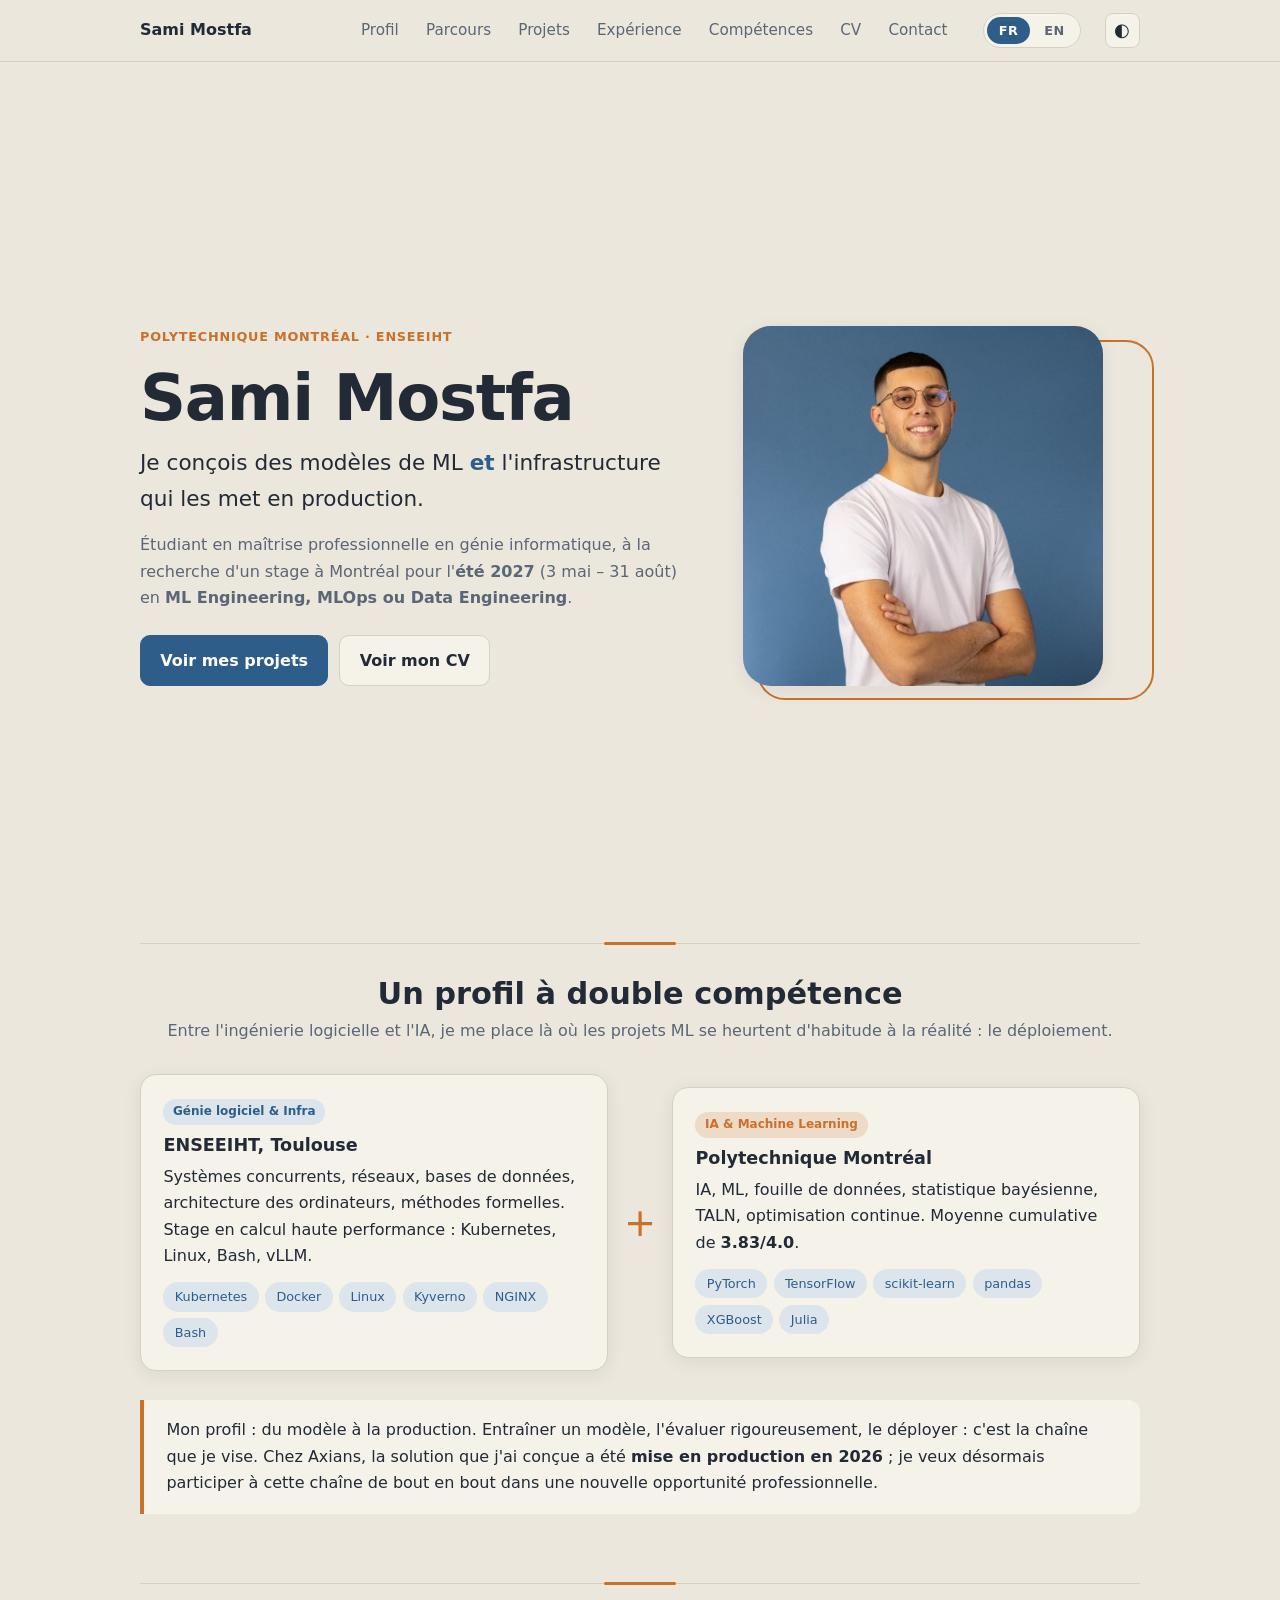
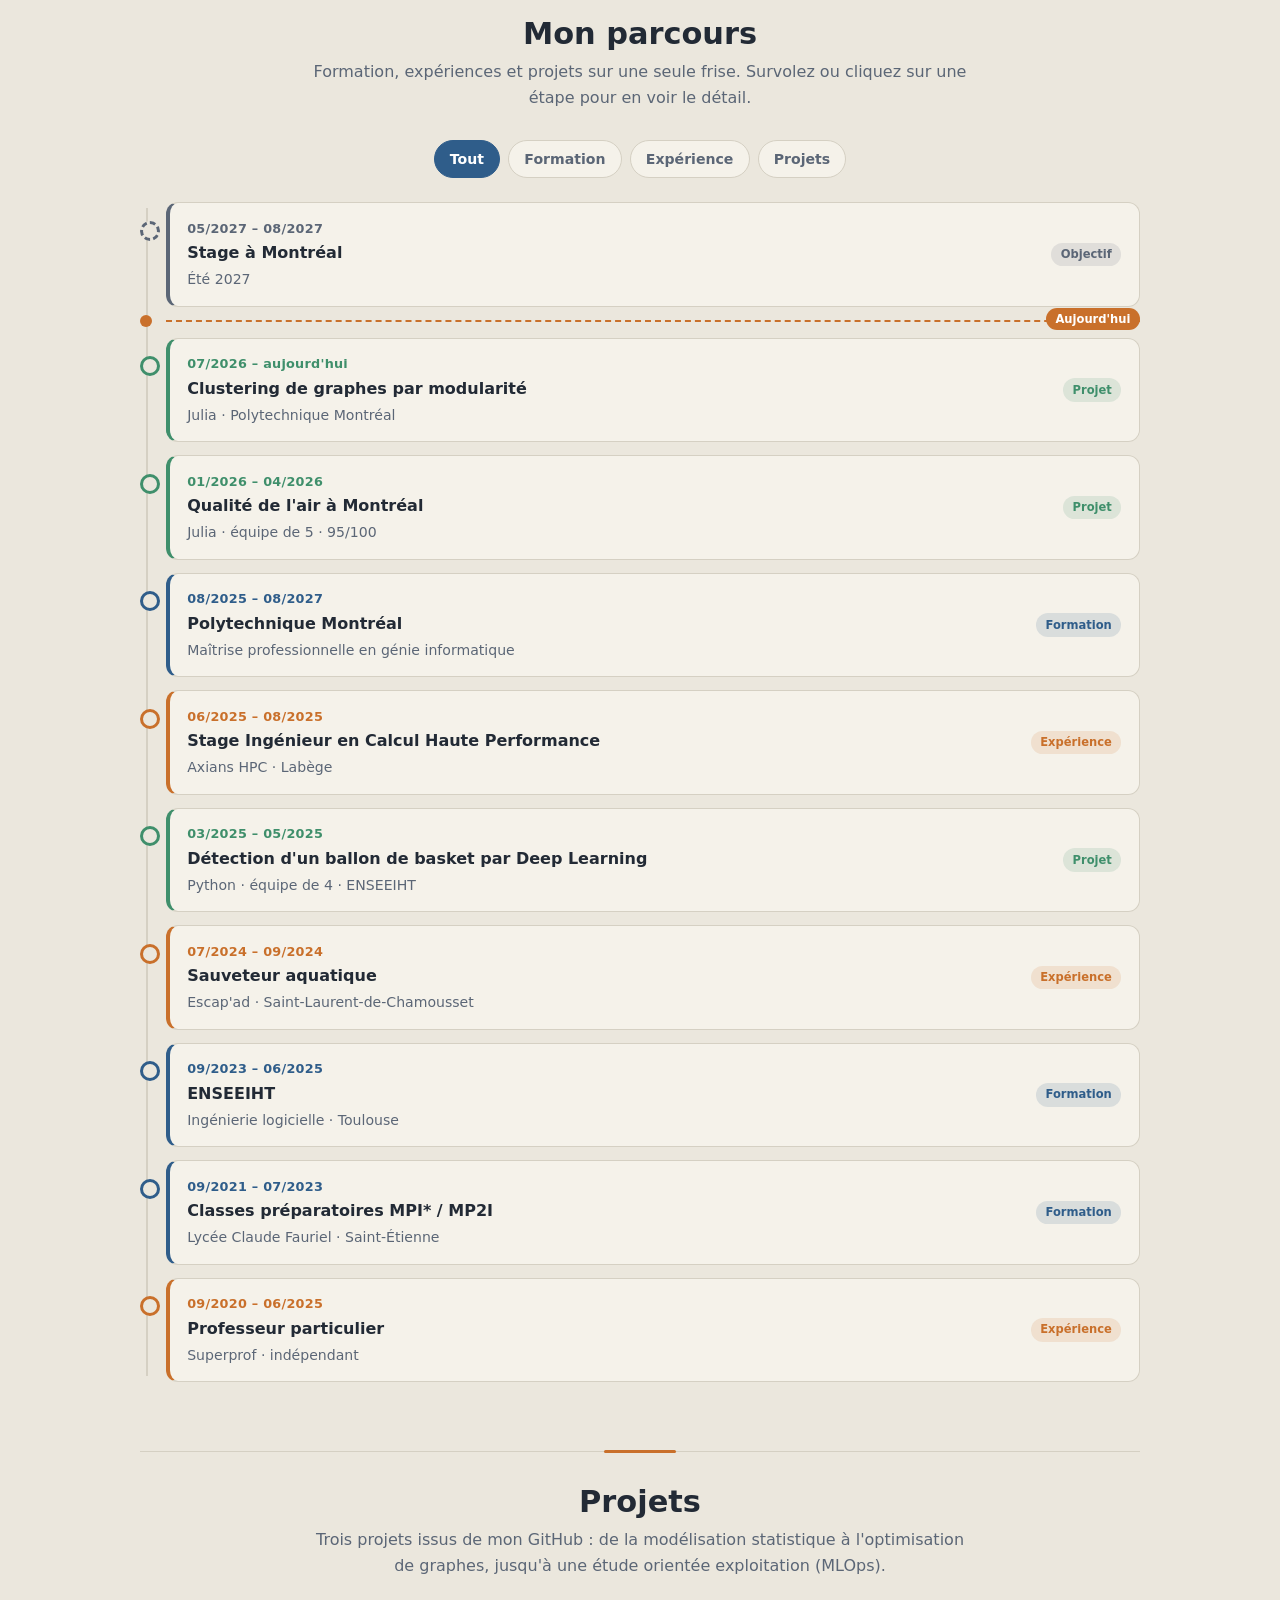
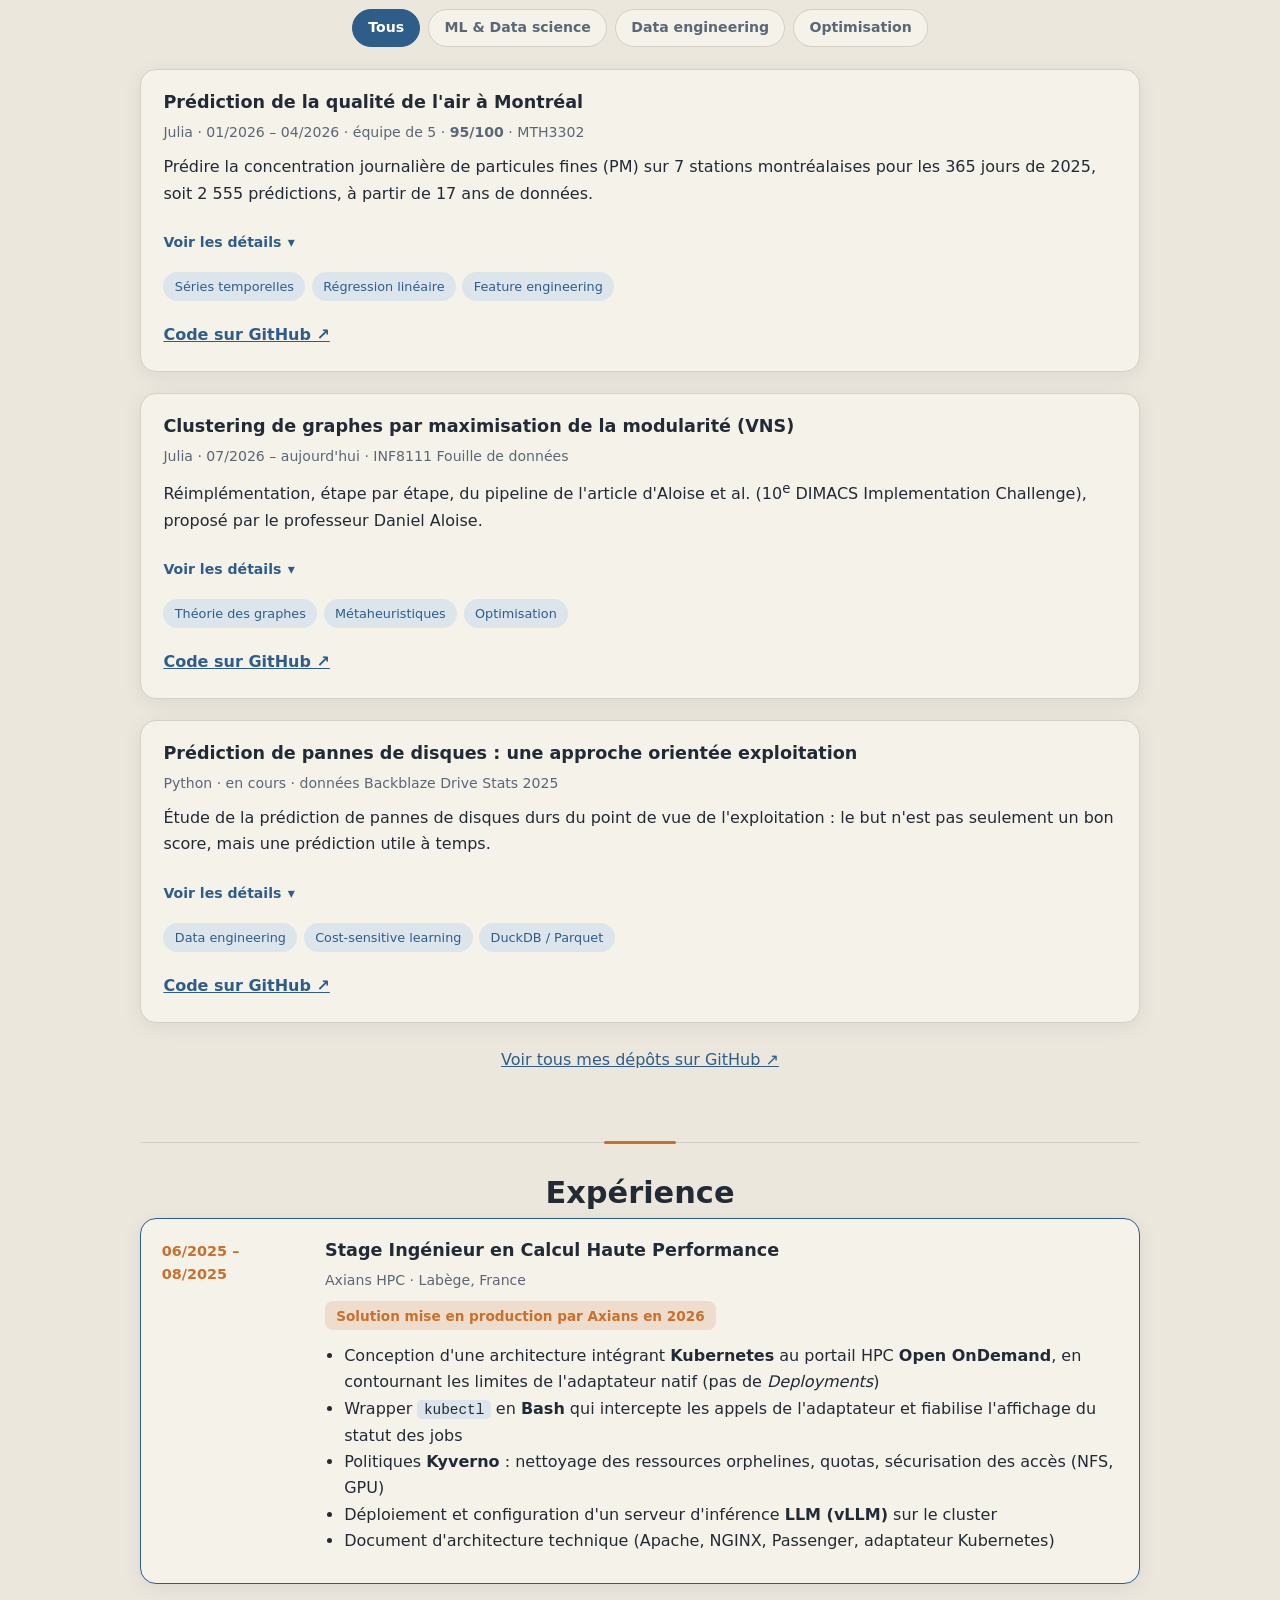
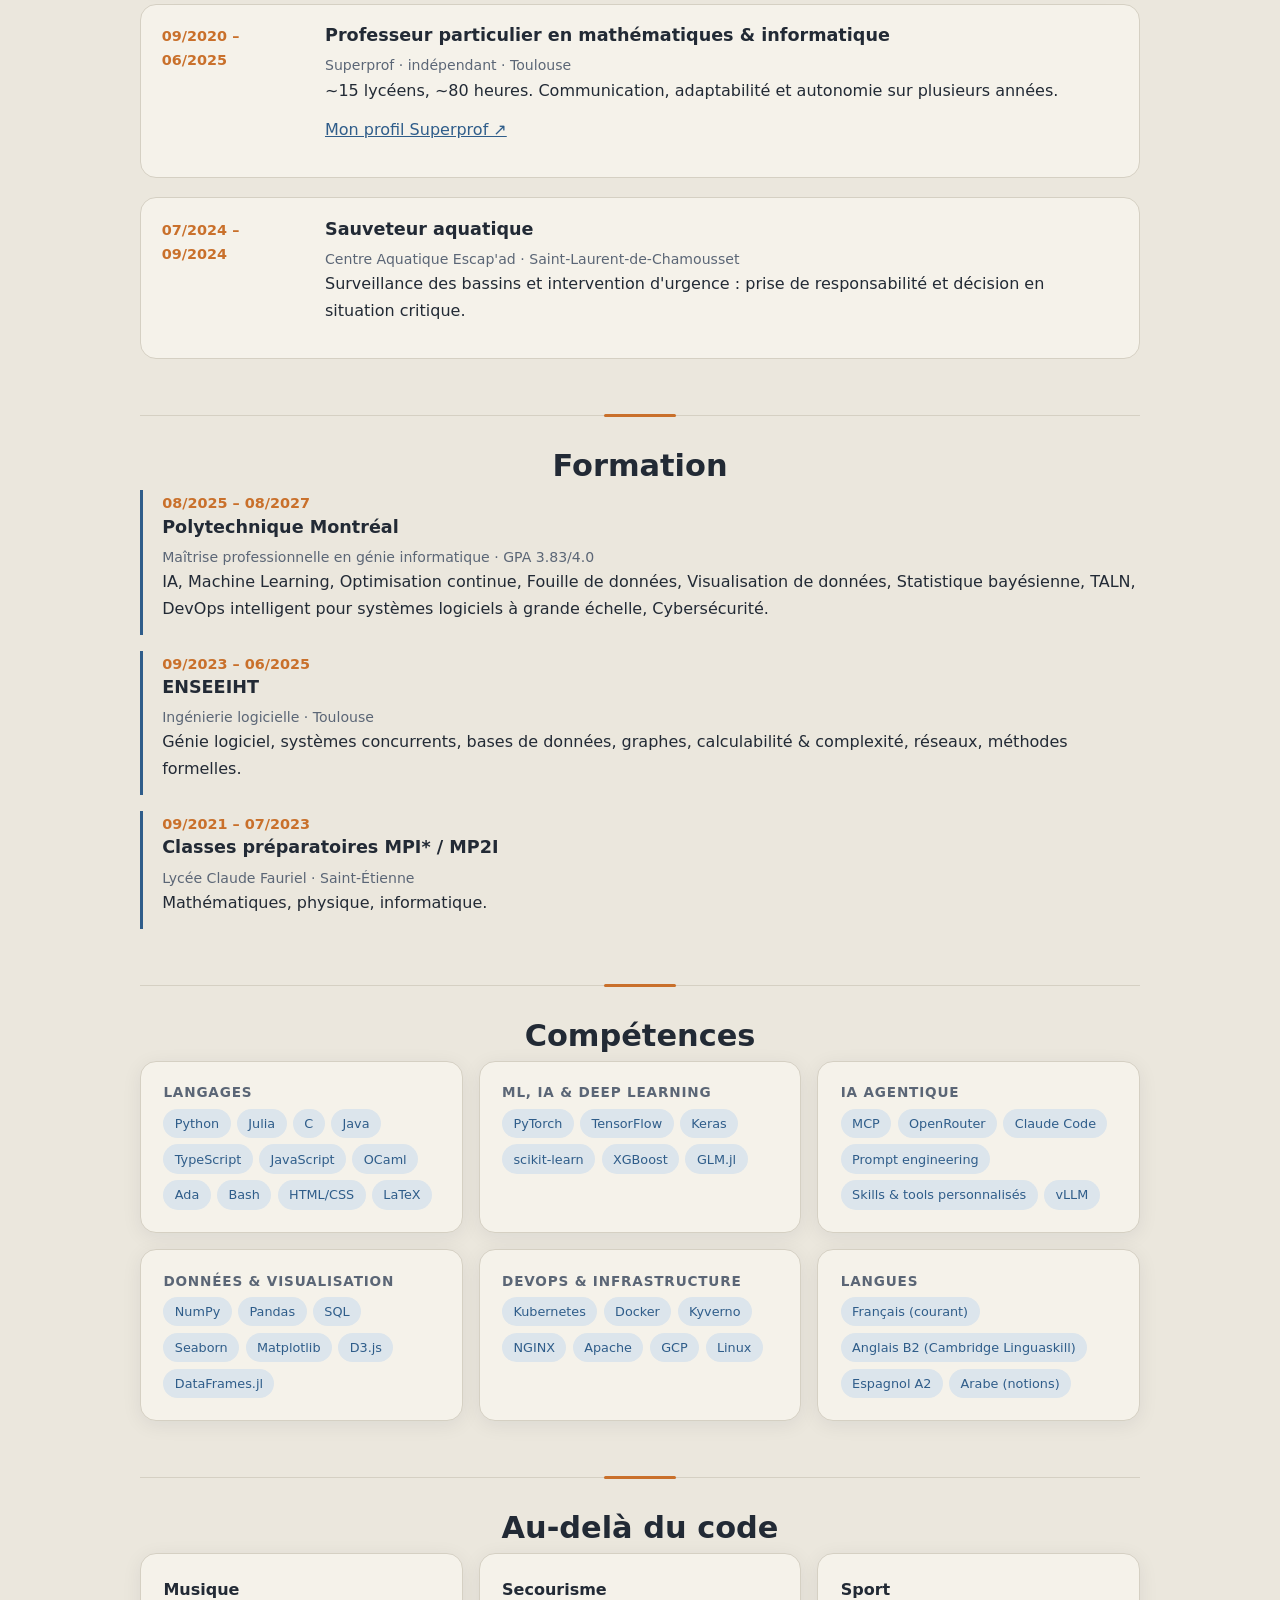
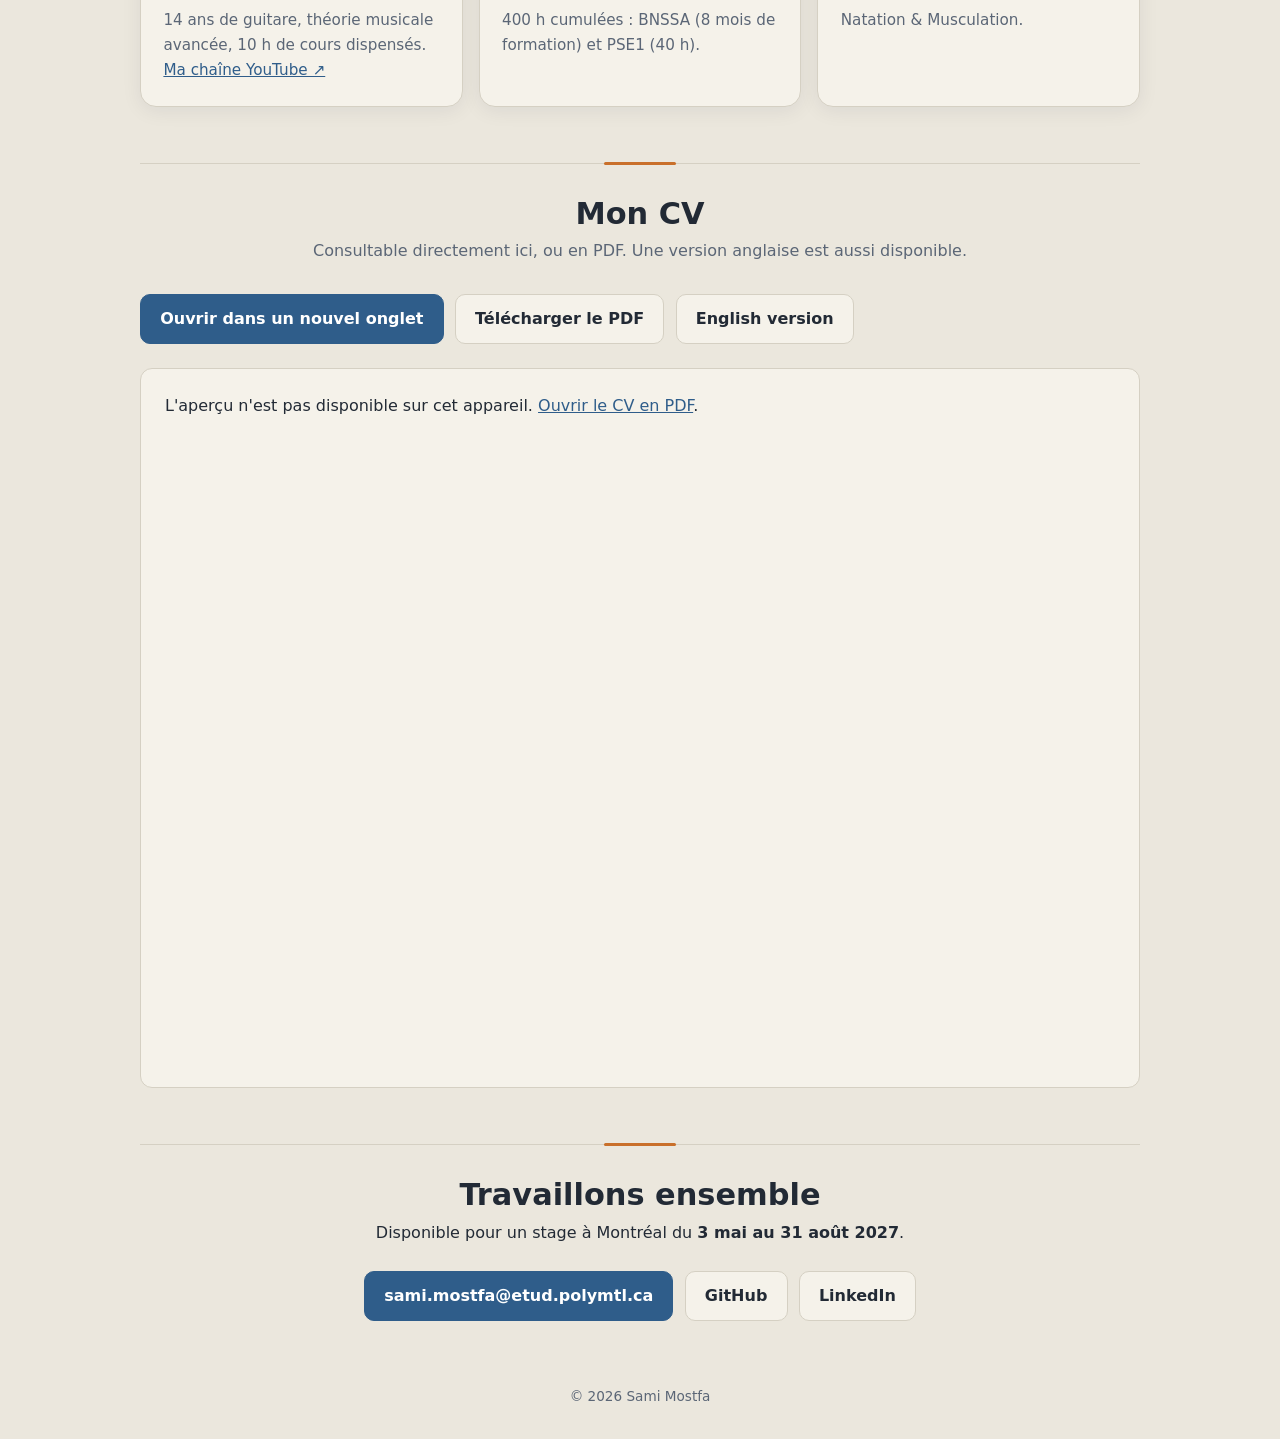
==== commit b62410b6: "Typo fix" ====
--- a/index.html
+++ b/index.html
@@ -8,7 +8,7 @@
   <link rel="icon" href="assets/sami_mostfa.jpg">
   <link rel="alternate" hreflang="fr" href="./">
   <link rel="alternate" hreflang="en" href="en/">
-  <link rel="stylesheet" href="style.css?v=3">
+  <link rel="stylesheet" href="style.css?v=4">
 </head>
 <body>
 
@@ -275,6 +275,7 @@
           <h3>Professeur particulier en mathématiques & informatique</h3>
           <p class="meta">Superprof · indépendant · Toulouse</p>
           <p>~15 lycéens, ~80 heures. Communication, adaptabilité et autonomie sur plusieurs années.</p>
+          <p class="links"><a href="https://www.superprof.fr/etudiant-ecole-ingenieur-enseeiht-propose-cours-remise-niveau-maths-college-lycee-80h.html" target="_blank" rel="noopener">Mon profil Superprof ↗</a></p>
         </div>
       </article>
 
@@ -332,9 +333,9 @@
   <section id="interets">
     <h2>Au-delà du code</h2>
     <div class="interests">
-      <div><strong>Musique</strong><p>14 ans de guitare, théorie musicale avancée, 10 h de cours dispensés. <a href="https://youtube.com/@sami.musiic" target="_blank" rel="noopener">Ma chaîne YouTube ↗</a></p></div>
+      <div><strong>Musique</strong><p>14 ans de guitare, théorie musicale avancée, 10 h de cours dispensés.<br><a href="https://youtube.com/@sami.musiic" target="_blank" rel="noopener">Ma chaîne YouTube ↗</a></p></div>
       <div><strong>Secourisme</strong><p>400 h cumulées : BNSSA (8 mois de formation) et PSE1 (40 h).</p></div>
-      <div><strong>Sport</strong><p>Natation et musculation.</p></div>
+      <div><strong>Sport</strong><p>Natation & Musculation.</p></div>
     </div>
   </section>
 
--- a/style.css
+++ b/style.css
@@ -1,12 +1,12 @@
 :root {
-  --bg: #fafaf7;
-  --surface: #ffffff;
-  --text: #1c2430;
+  --bg: #ebe7dd;
+  --surface: #f5f2ea;
+  --text: #222a35;
   --muted: #5b6676;
-  --border: #e4e6ea;
+  --border: #d5d0c3;
   --accent: #2f5d8a;
   --accent-2: #c9702b;
-  --accent-soft: #e8f0f8;
+  --accent-soft: #dce5ec;
   --shadow: 0 4px 20px rgba(20, 30, 50, .07);
 }
 :root[data-theme="dark"] {
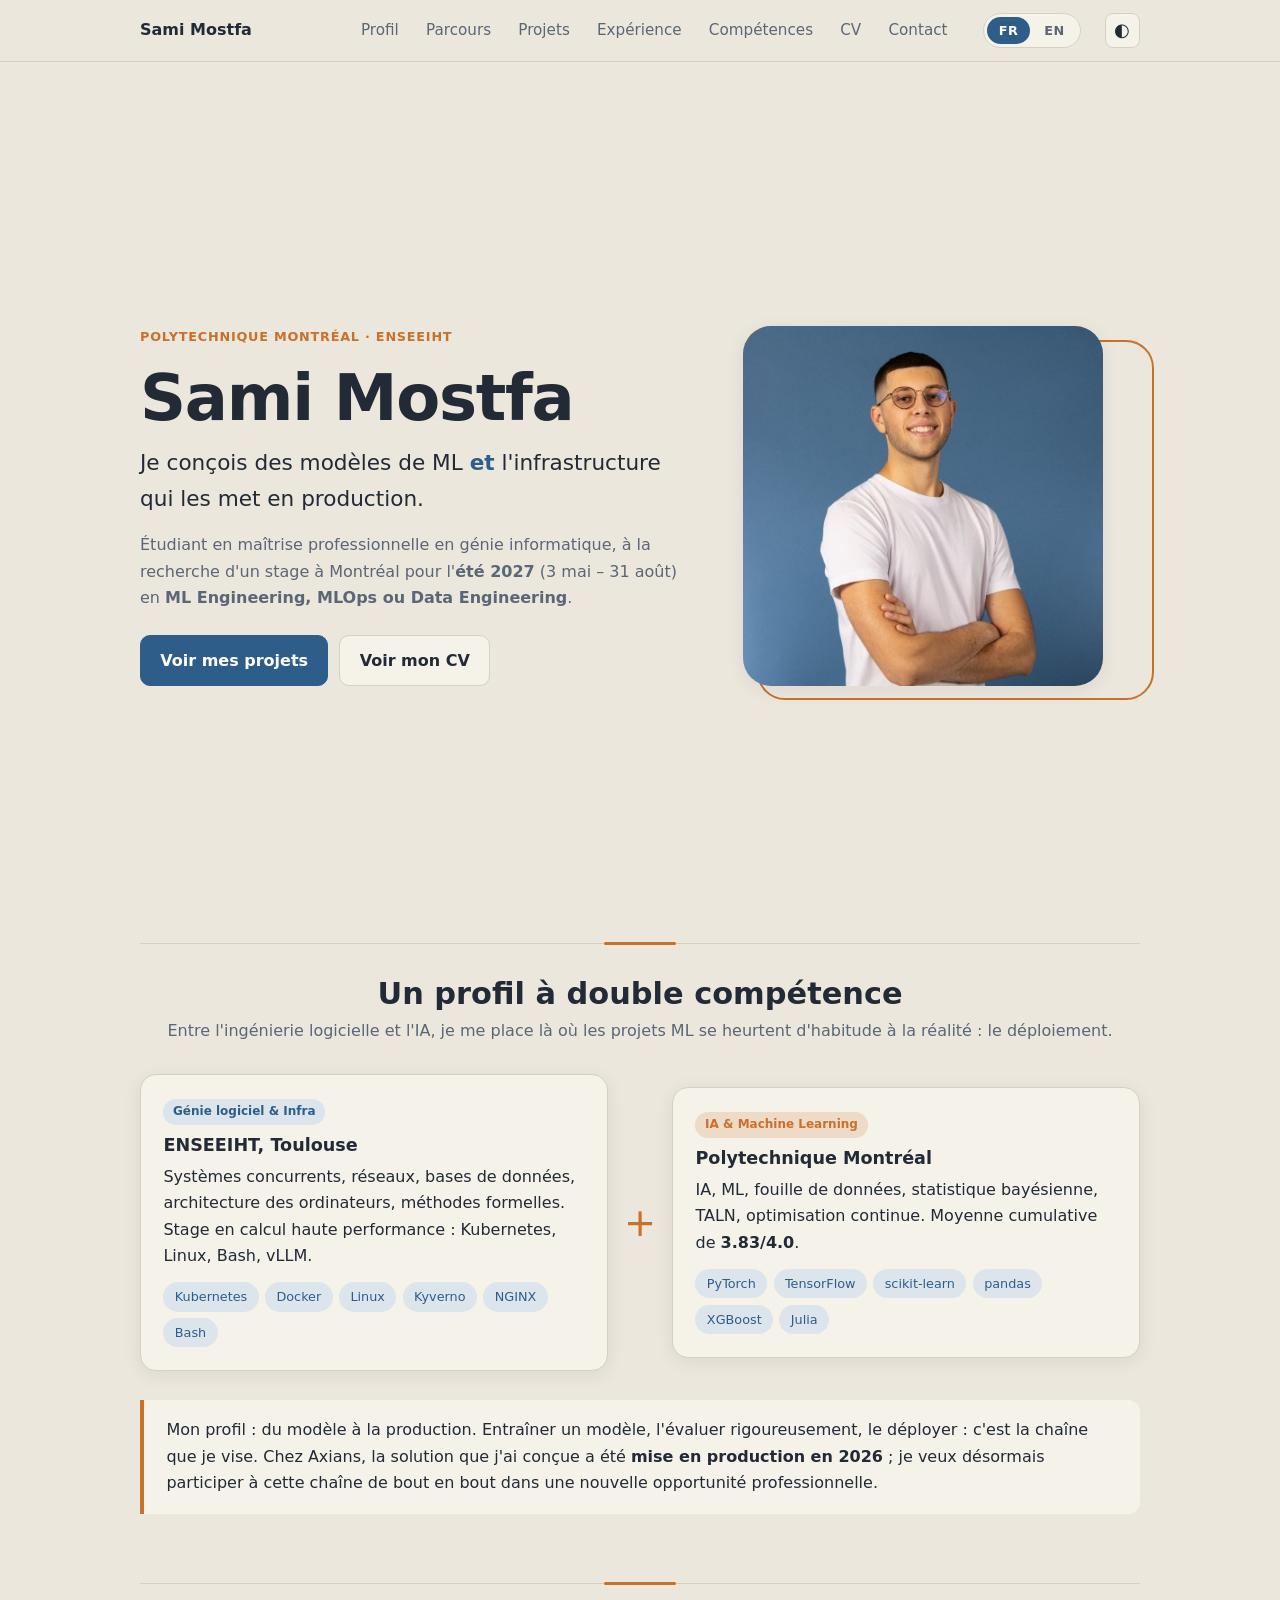
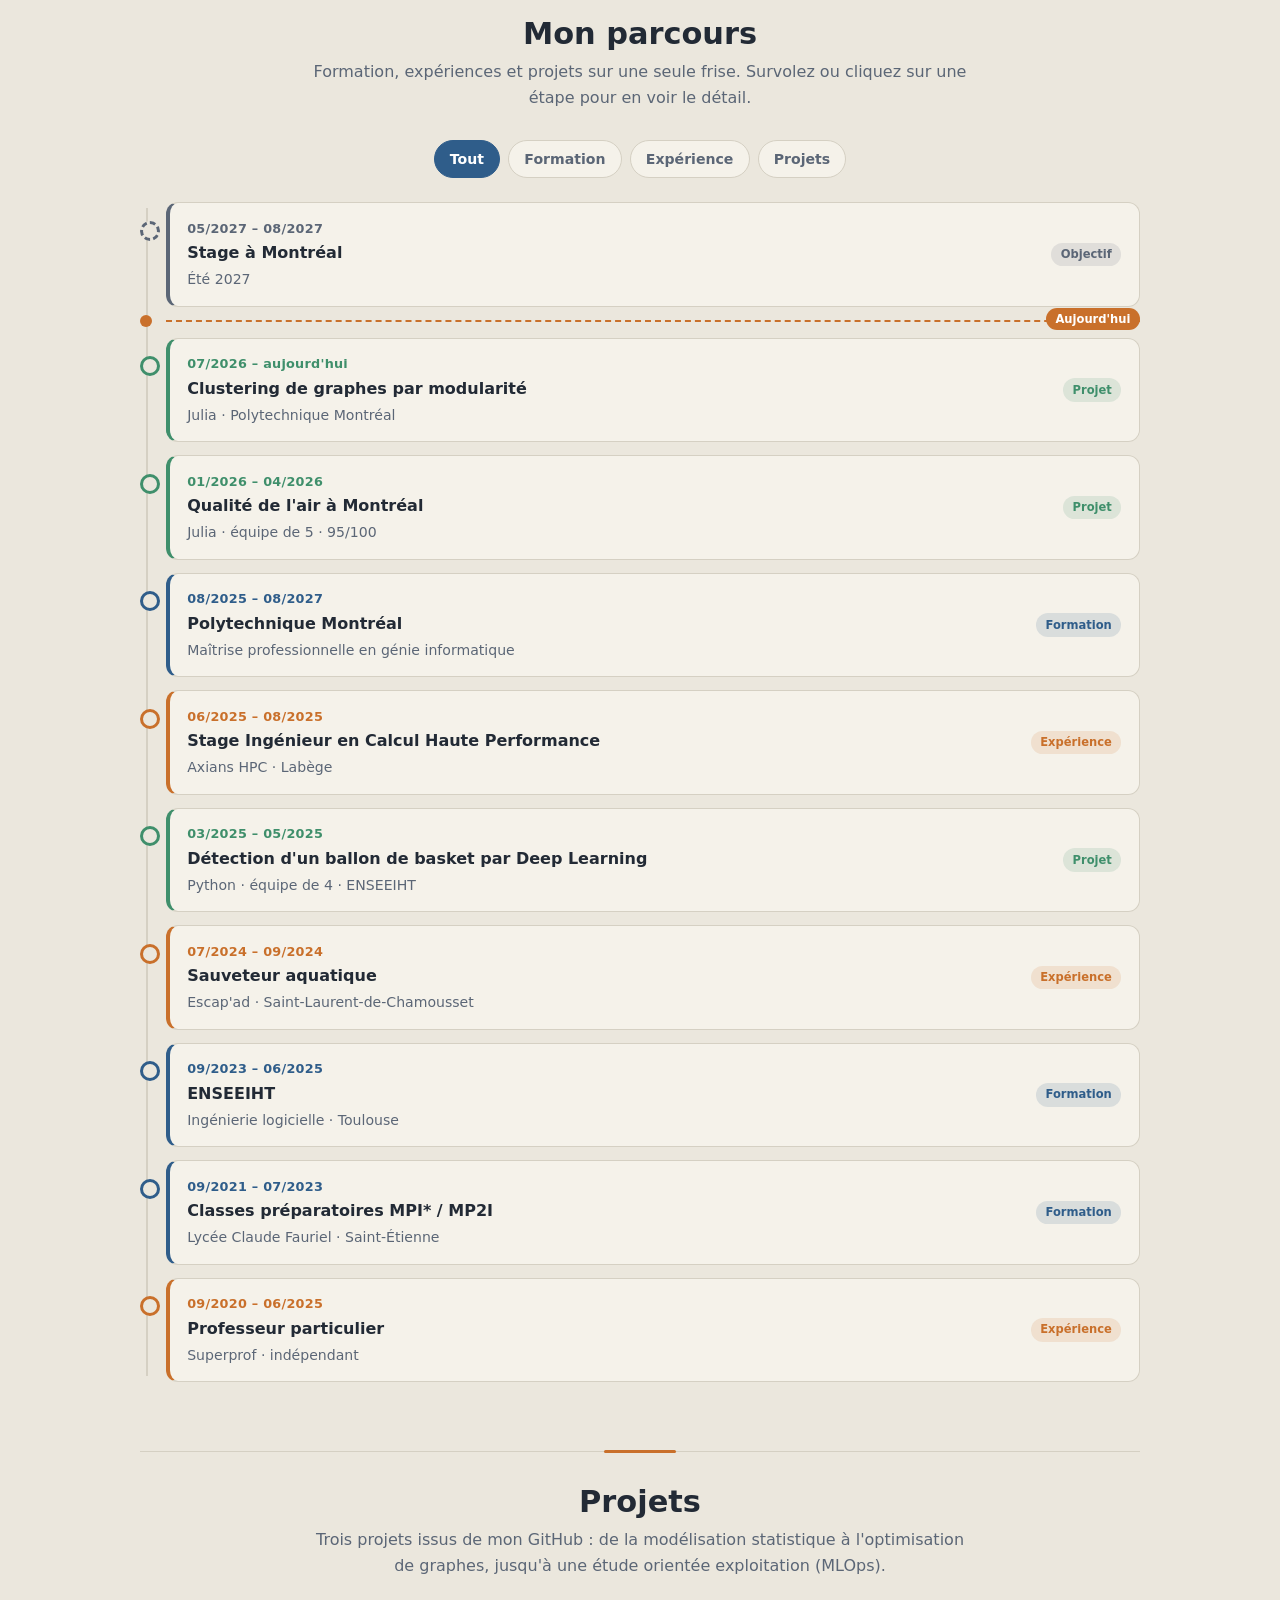
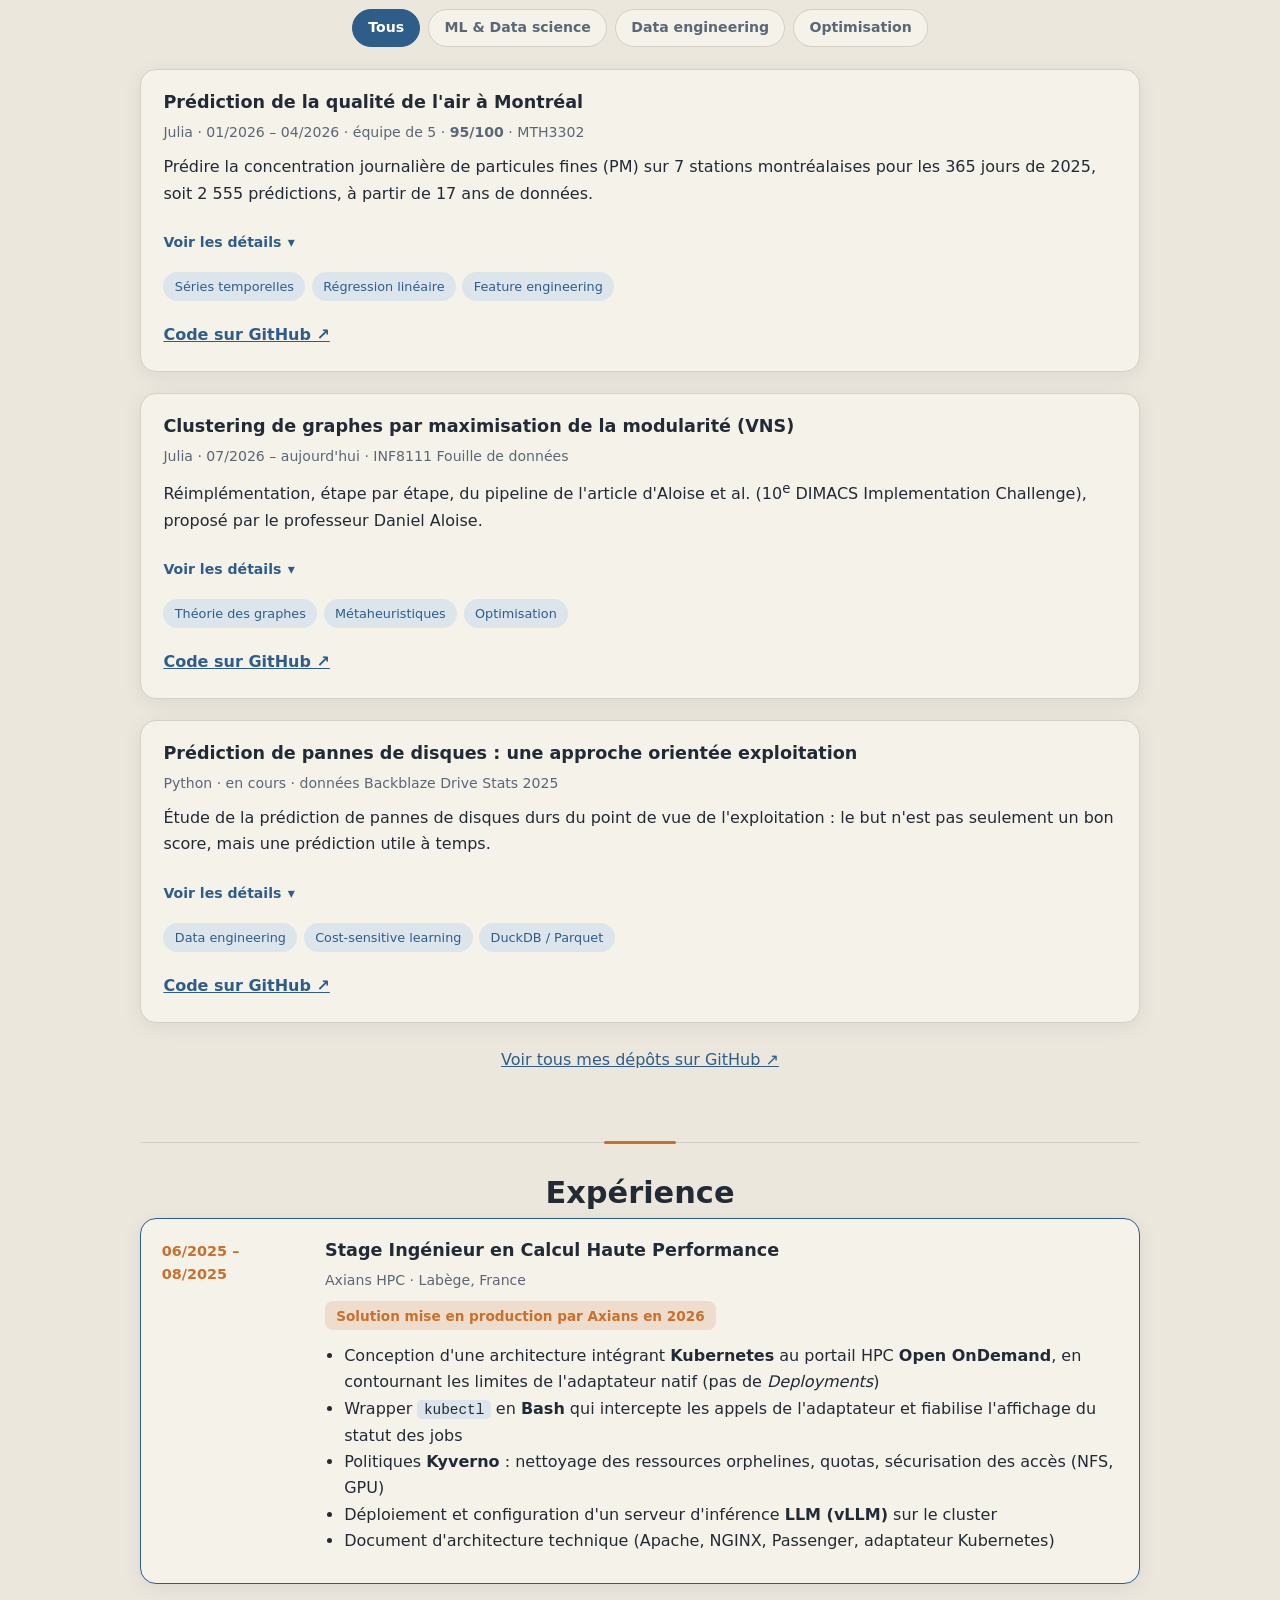
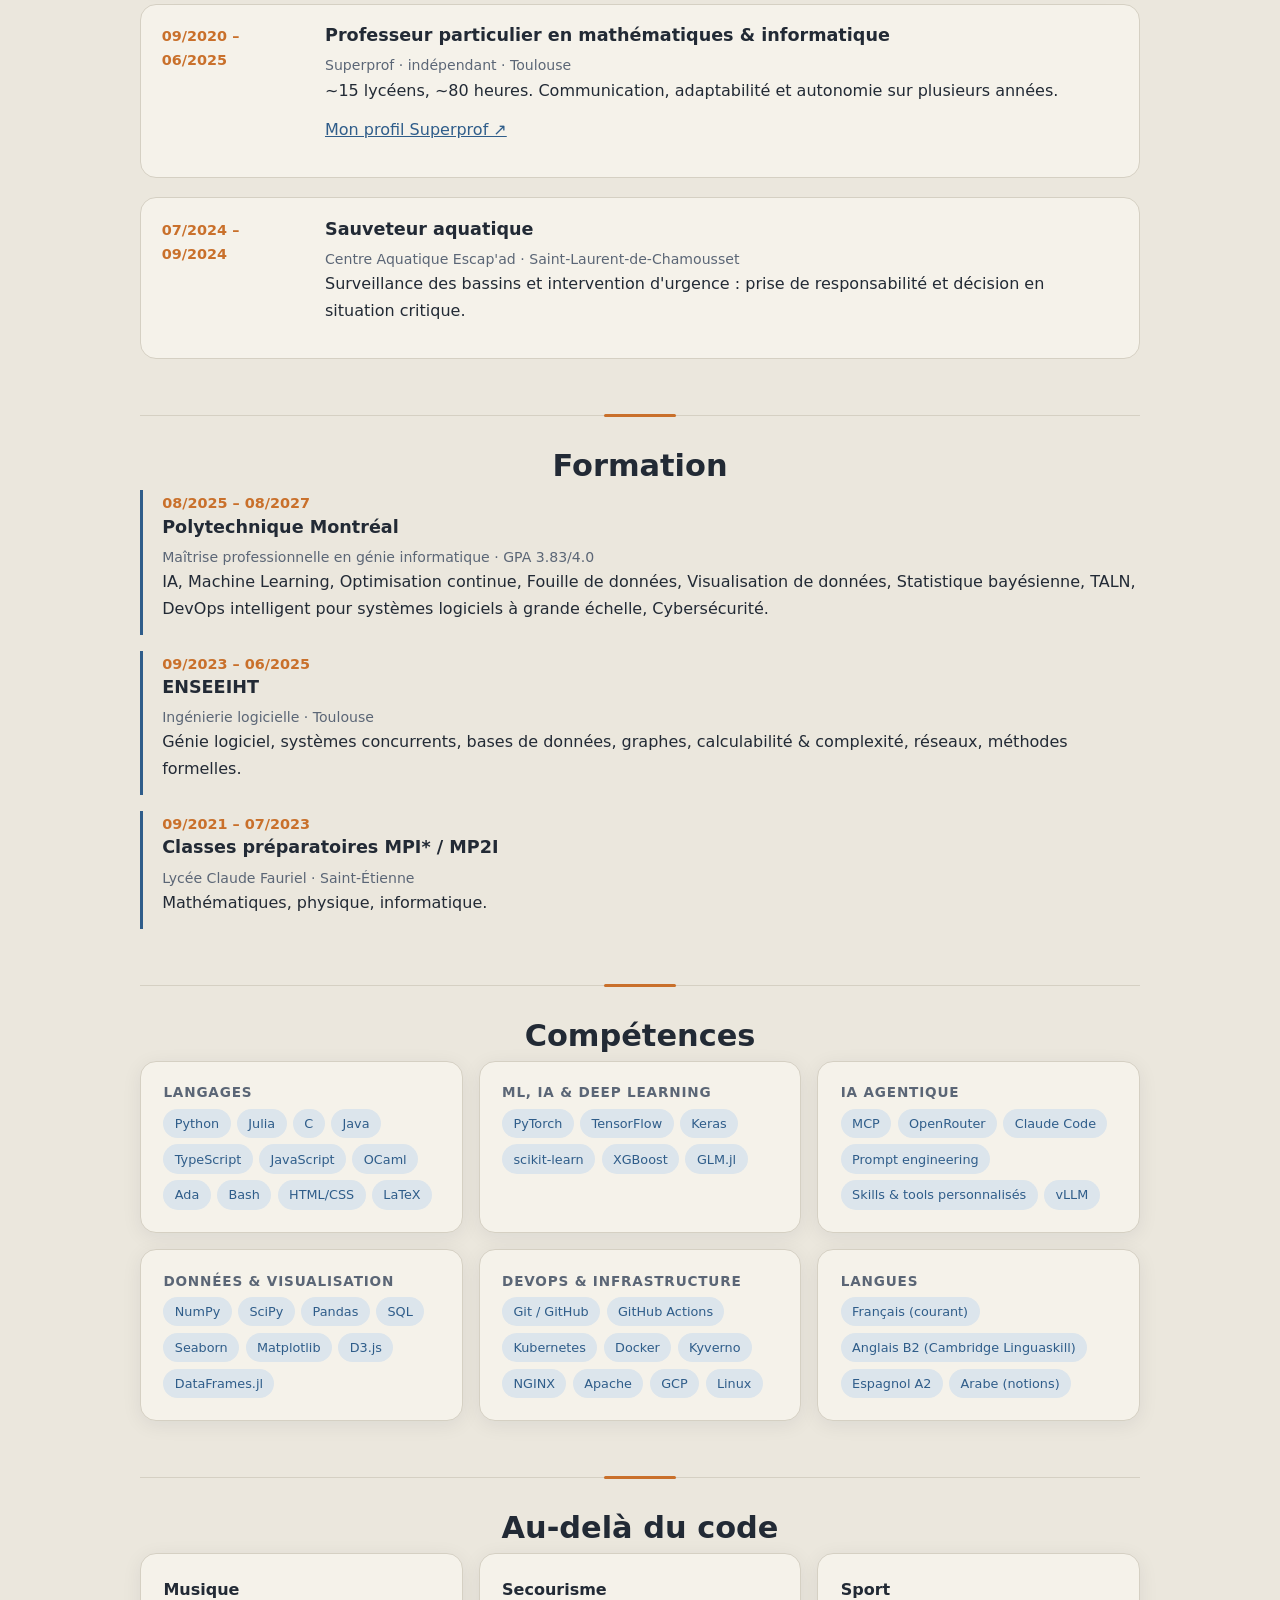
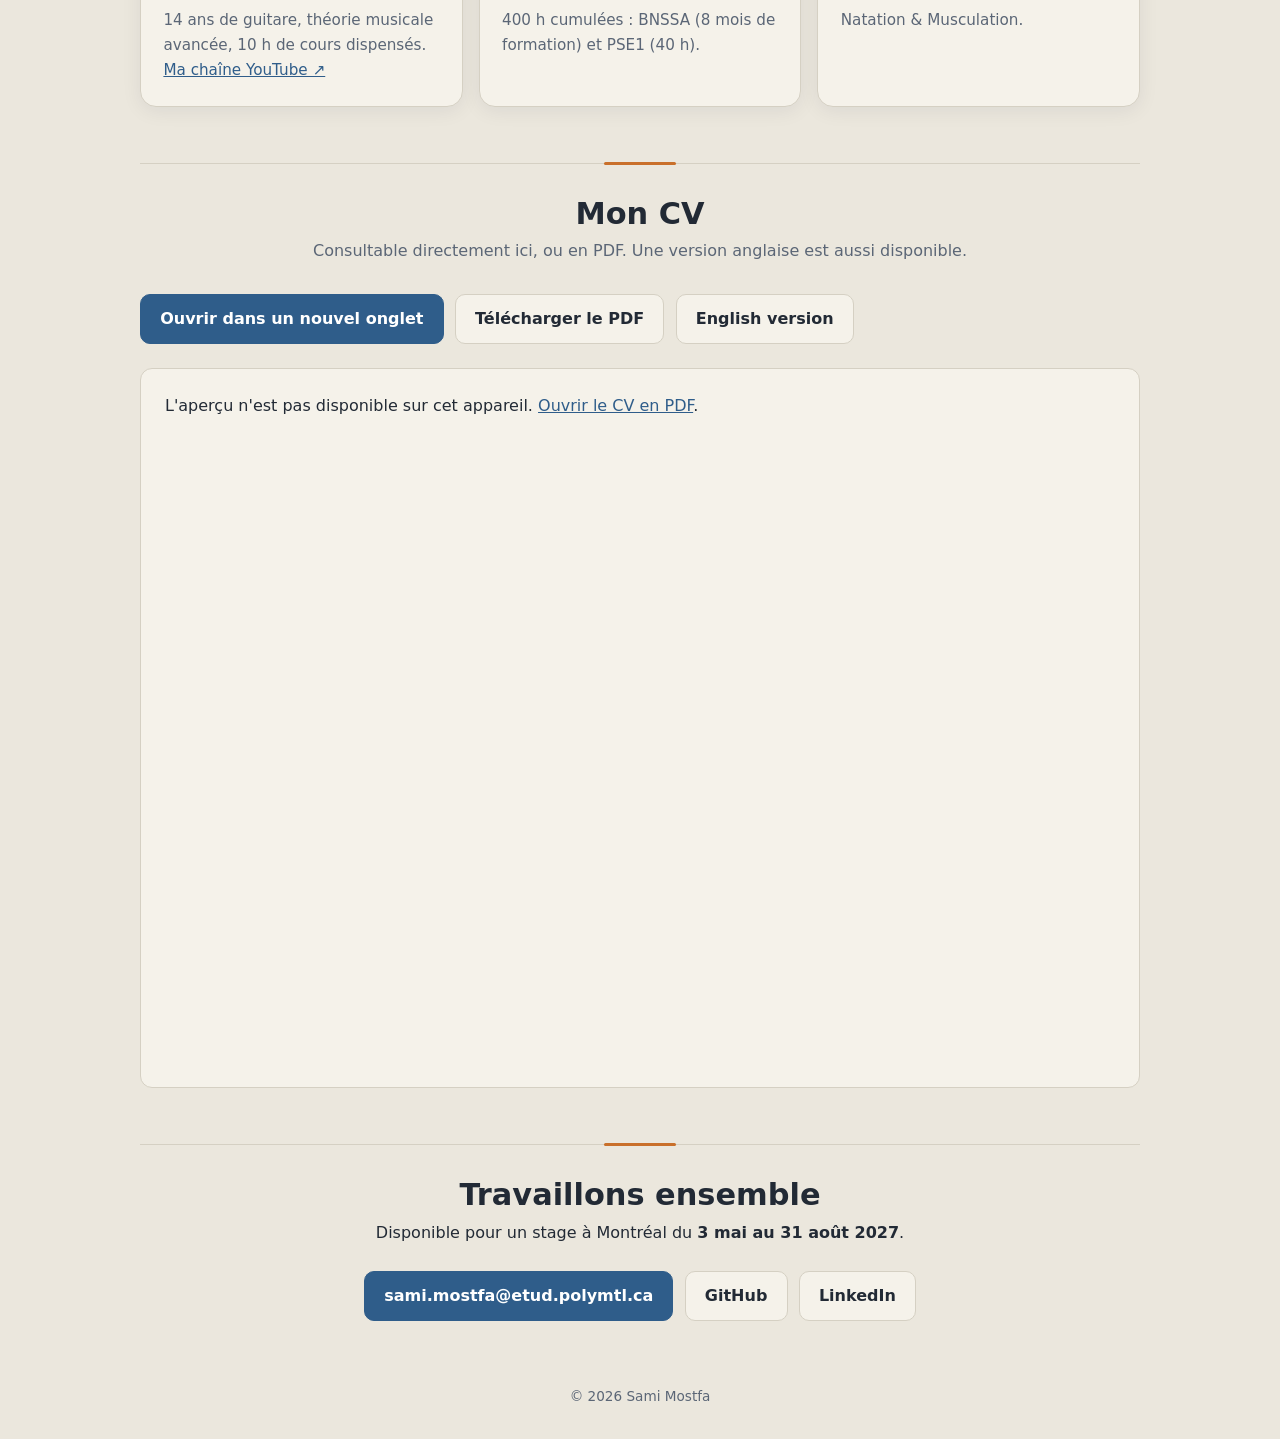
==== commit 839cb770: "Enhance Skills" ====
--- a/index.html
+++ b/index.html
@@ -323,8 +323,8 @@
       <div><h3>Langages</h3><ul class="chips"><li>Python</li><li>Julia</li><li>C</li><li>Java</li><li>TypeScript</li><li>JavaScript</li><li>OCaml</li><li>Ada</li><li>Bash</li><li>HTML/CSS</li><li>LaTeX</li></ul></div>
       <div><h3>ML, IA & Deep Learning</h3><ul class="chips"><li>PyTorch</li><li>TensorFlow</li><li>Keras</li><li>scikit-learn</li><li>XGBoost</li><li>GLM.jl</li></ul></div>
       <div><h3>IA agentique</h3><ul class="chips"><li>MCP</li><li>OpenRouter</li><li>Claude Code</li><li>Prompt engineering</li><li>Skills & tools personnalisés</li><li>vLLM</li></ul></div>
-      <div><h3>Données & visualisation</h3><ul class="chips"><li>NumPy</li><li>Pandas</li><li>SQL</li><li>Seaborn</li><li>Matplotlib</li><li>D3.js</li><li>DataFrames.jl</li></ul></div>
-      <div><h3>DevOps & infrastructure</h3><ul class="chips"><li>Kubernetes</li><li>Docker</li><li>Kyverno</li><li>NGINX</li><li>Apache</li><li>GCP</li><li>Linux</li></ul></div>
+      <div><h3>Données & visualisation</h3><ul class="chips"><li>NumPy</li><li>SciPy</li><li>Pandas</li><li>SQL</li><li>Seaborn</li><li>Matplotlib</li><li>D3.js</li><li>DataFrames.jl</li></ul></div>
+      <div><h3>DevOps & infrastructure</h3><ul class="chips"><li>Git / GitHub</li><li>GitHub Actions</li><li>Kubernetes</li><li>Docker</li><li>Kyverno</li><li>NGINX</li><li>Apache</li><li>GCP</li><li>Linux</li></ul></div>
       <div><h3>Langues</h3><ul class="chips"><li>Français (courant)</li><li>Anglais B2 (Cambridge Linguaskill)</li><li>Espagnol A2</li><li>Arabe (notions)</li></ul></div>
     </div>
   </section>
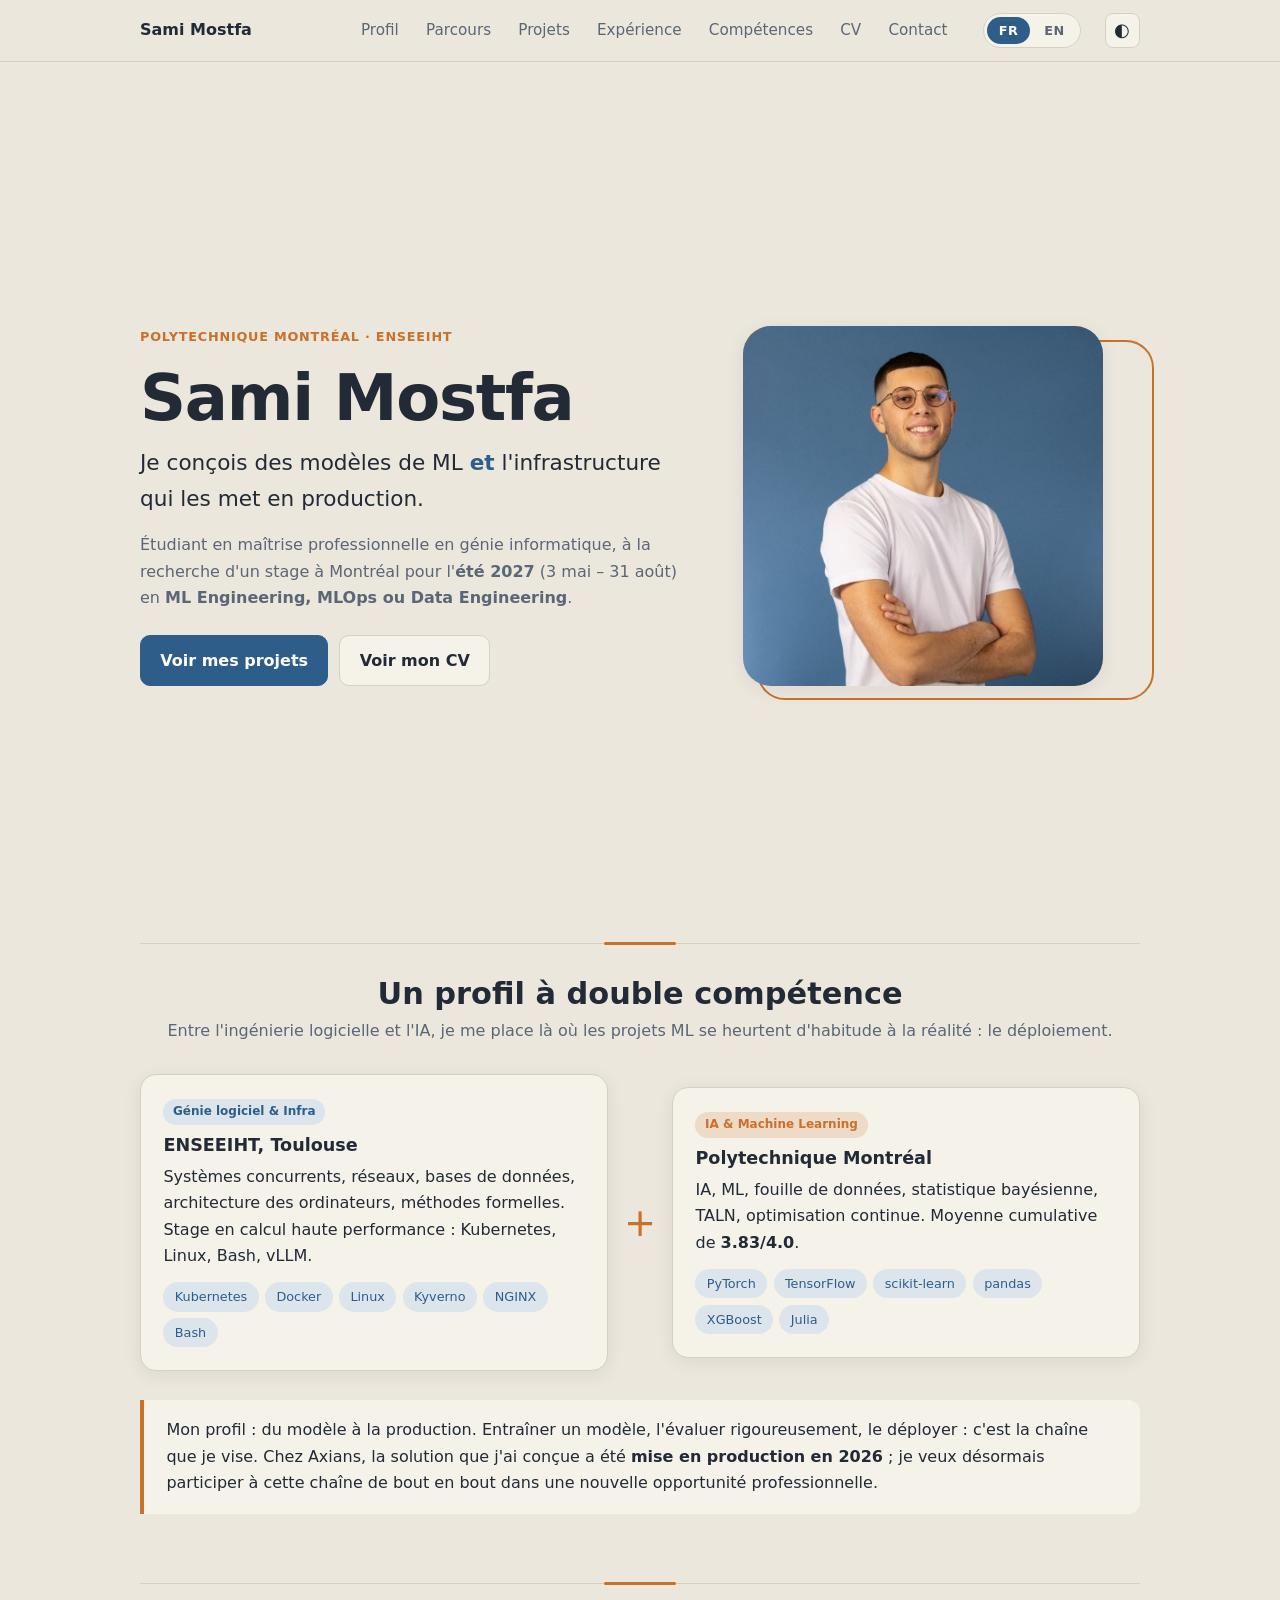
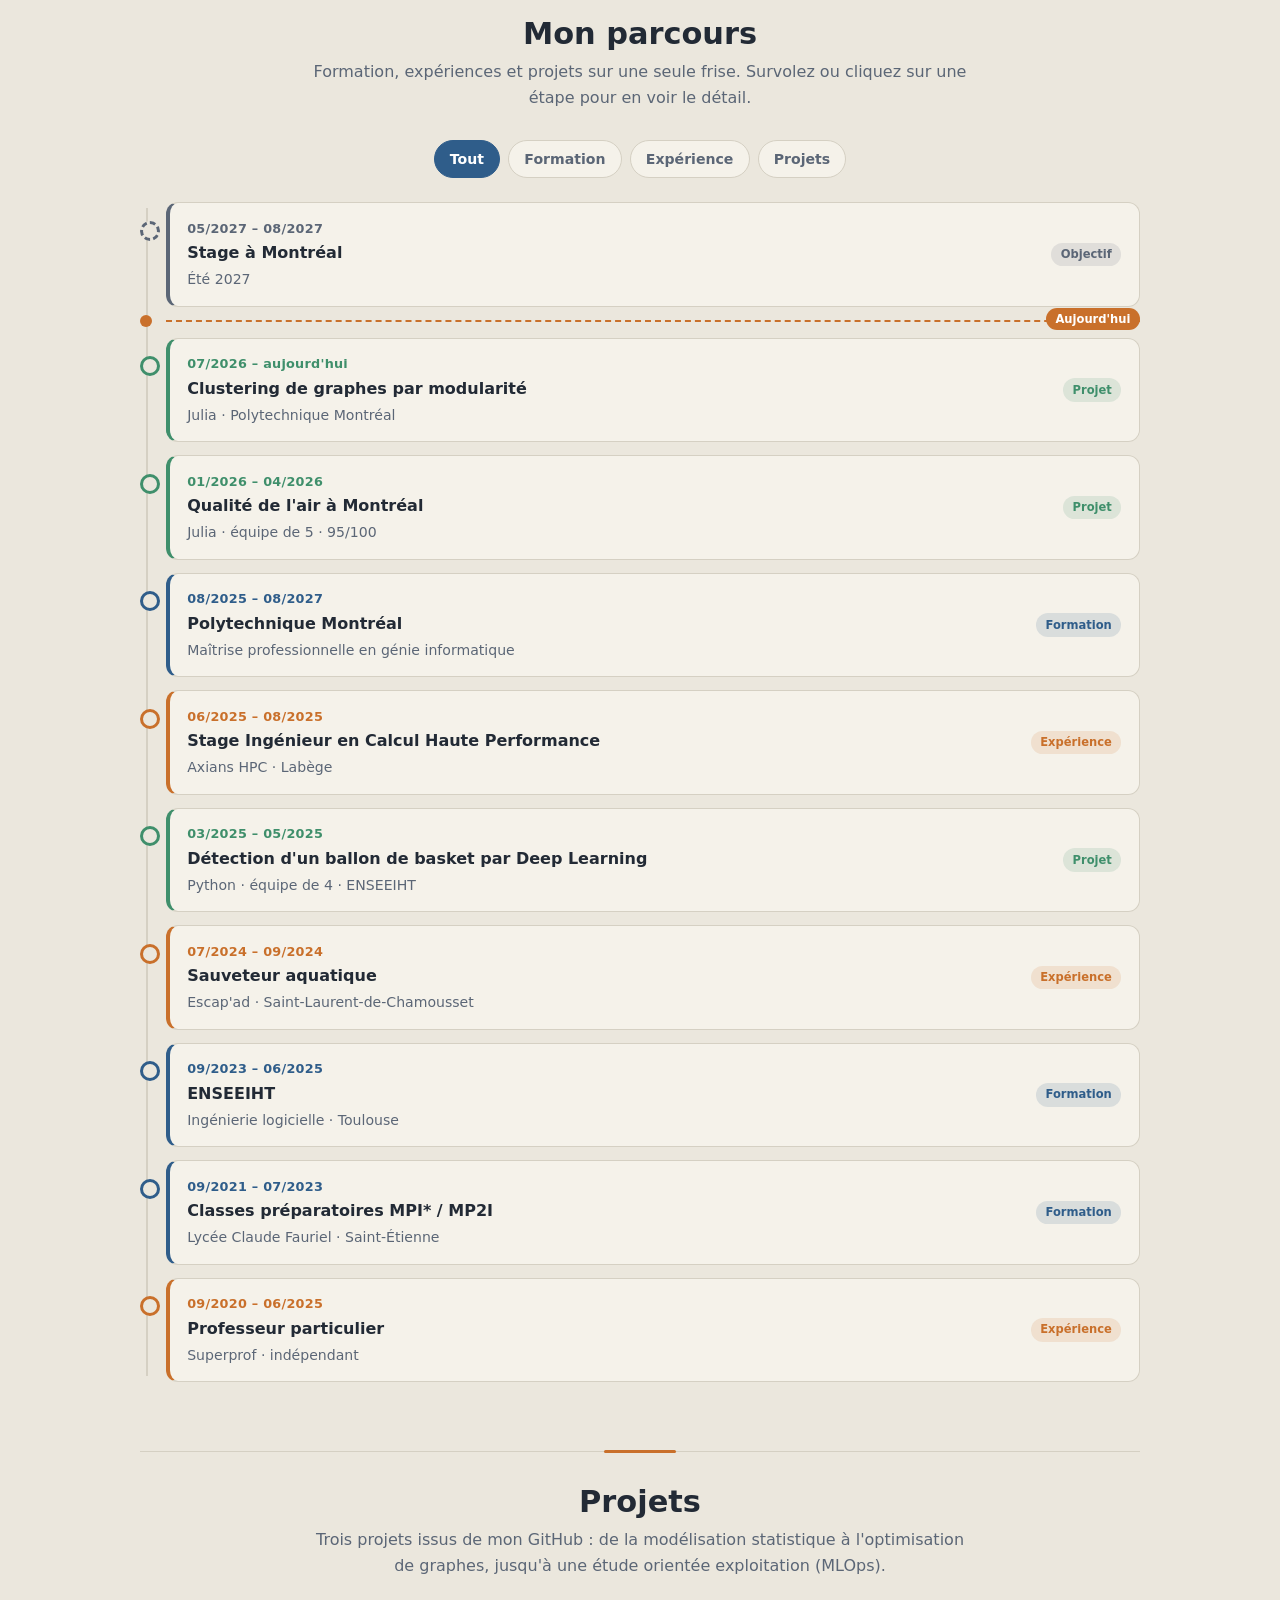
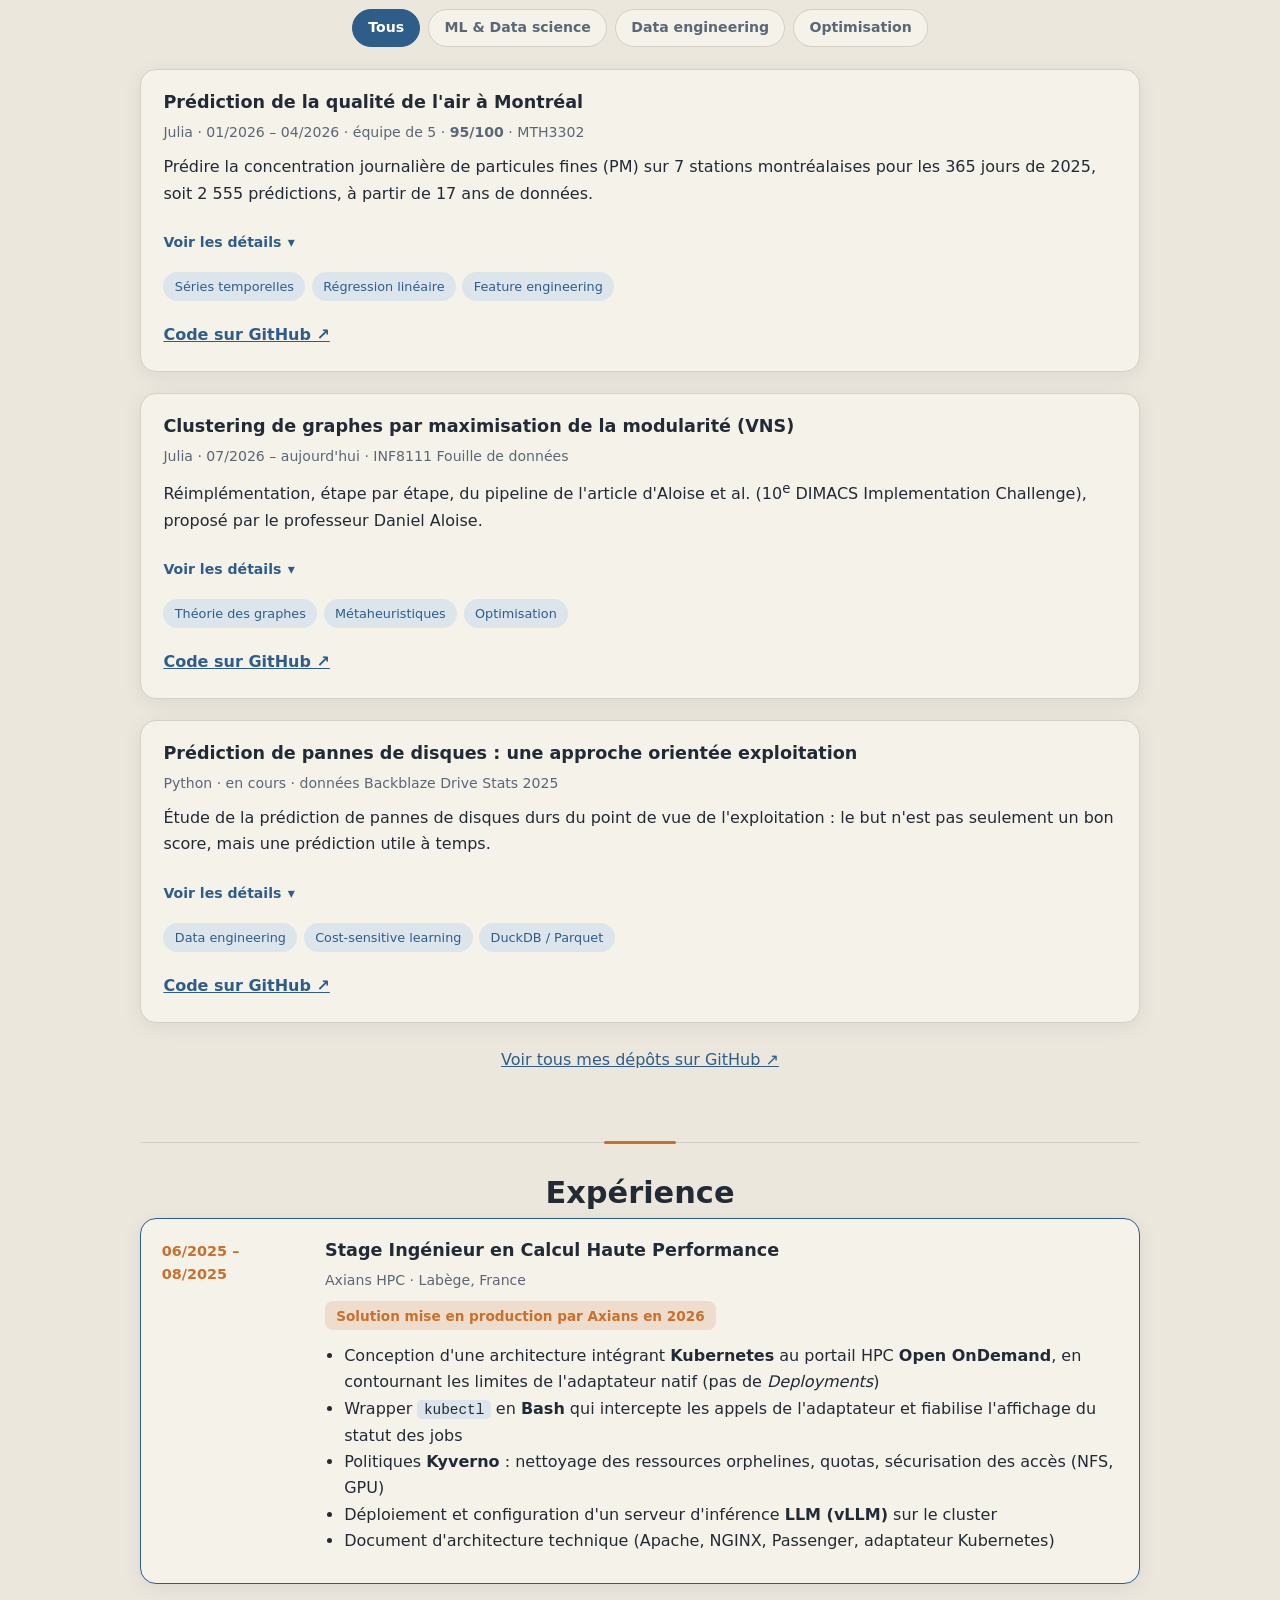
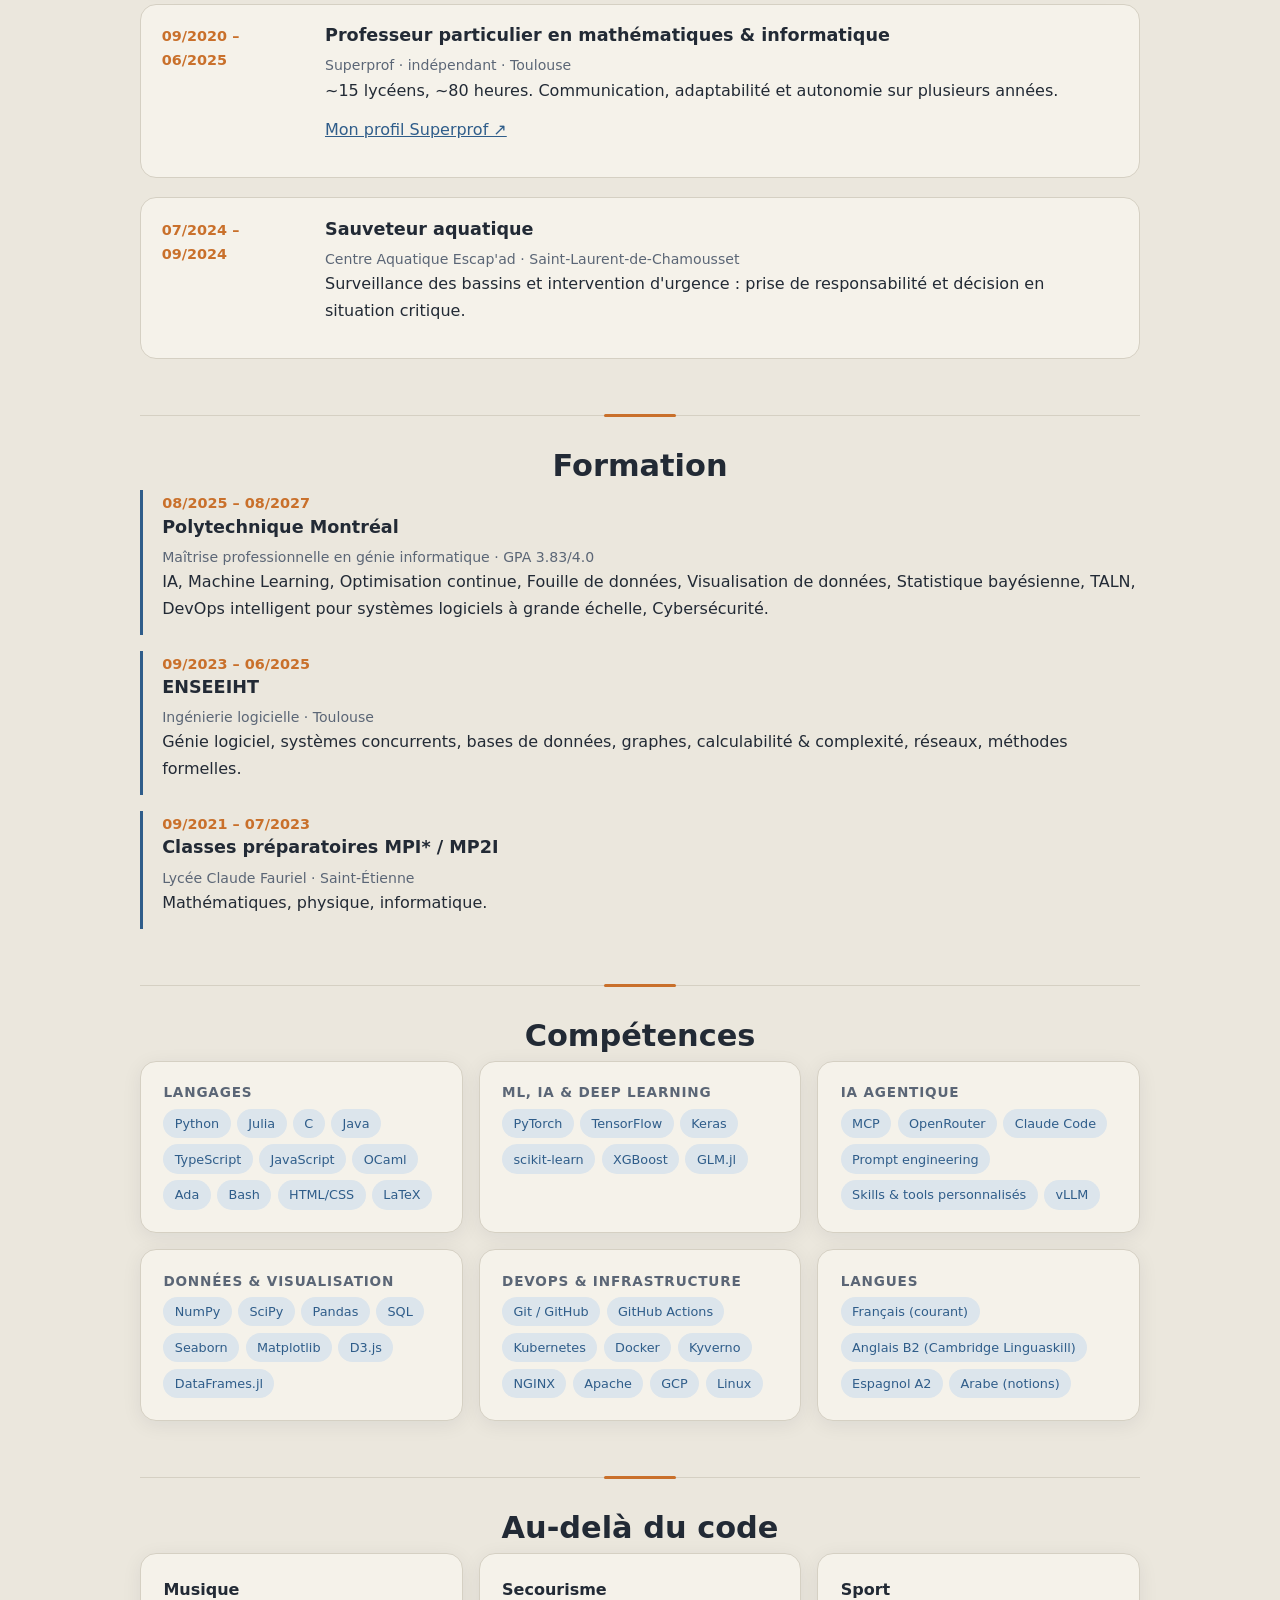
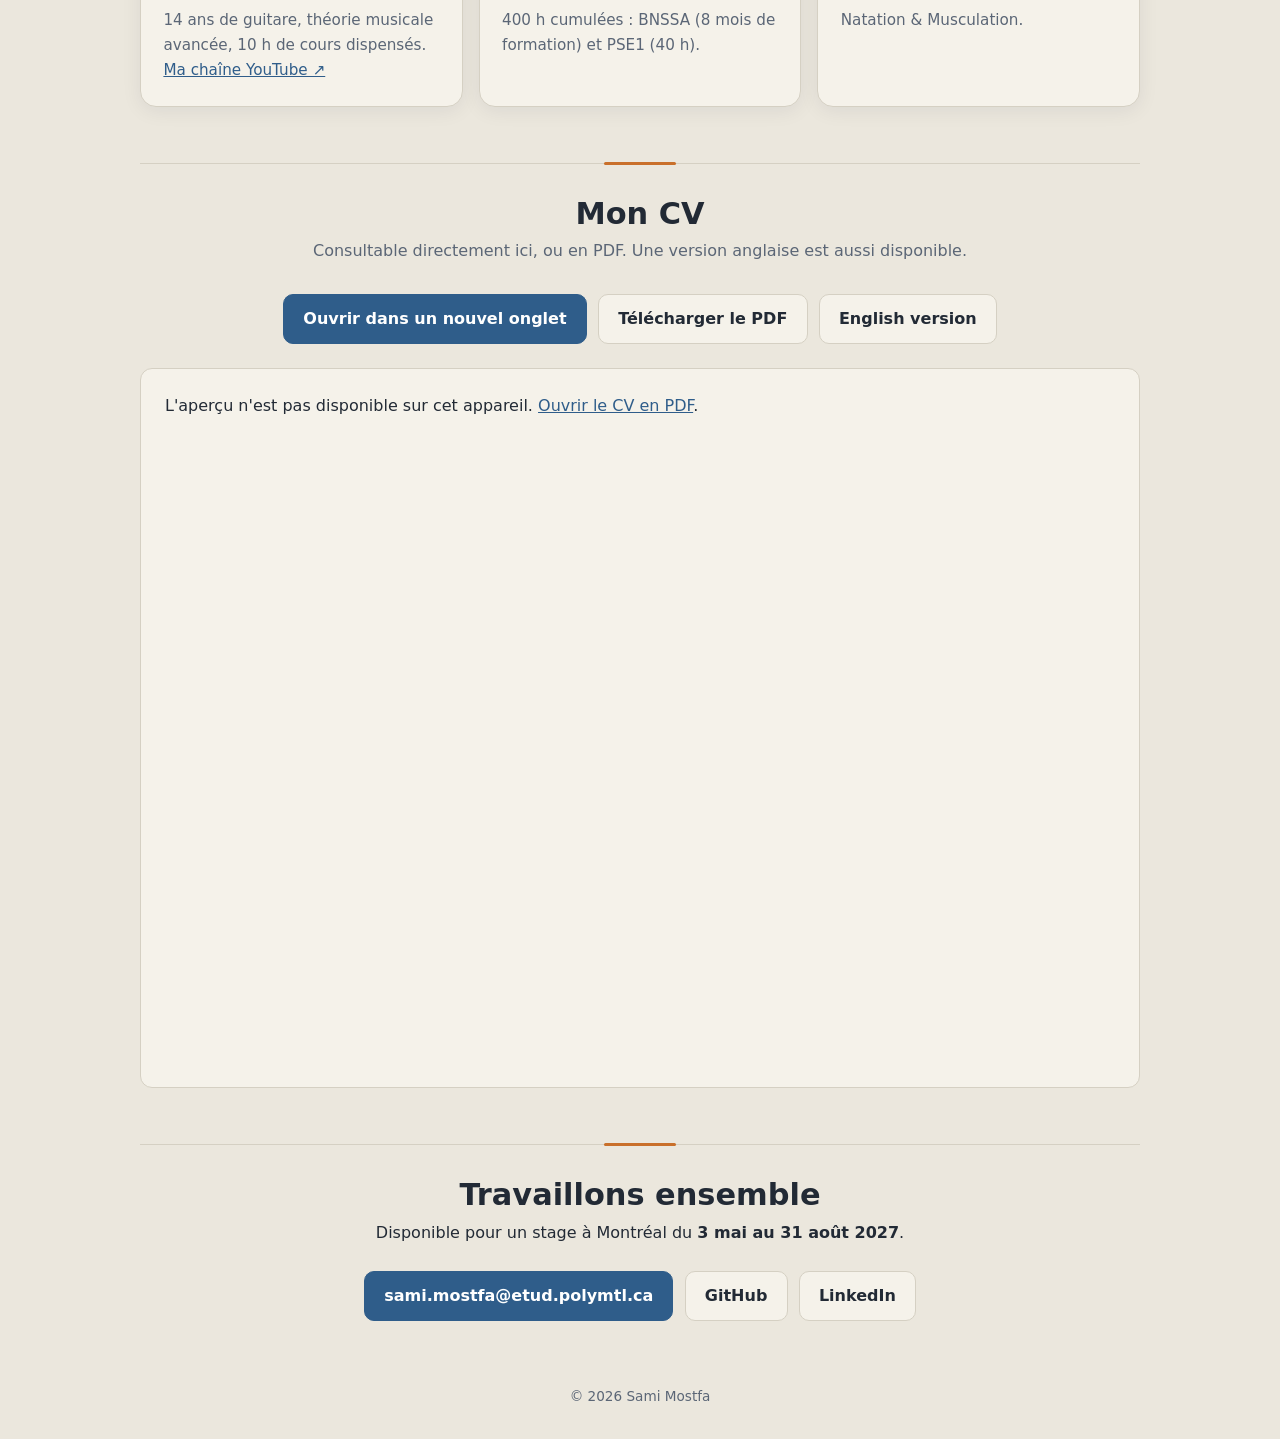
==== commit 0b9b73e2: "Enhance responsiveness" ====
--- a/index.html
+++ b/index.html
@@ -8,7 +8,7 @@
   <link rel="icon" href="assets/sami_mostfa.jpg">
   <link rel="alternate" hreflang="fr" href="./">
   <link rel="alternate" hreflang="en" href="en/">
-  <link rel="stylesheet" href="style.css?v=4">
+  <link rel="stylesheet" href="style.css?v=5">
 </head>
 <body>
 
--- a/style.css
+++ b/style.css
@@ -196,6 +196,7 @@
 }
 .cv-viewer p { padding: 1.5rem; }
 @media (max-width: 760px) { .cv-viewer { display: none; } }
+#cv .cta { justify-content: center; }
 
 .lang-switch {
   display: inline-flex; padding: 3px; gap: 2px; height: 2.2rem;
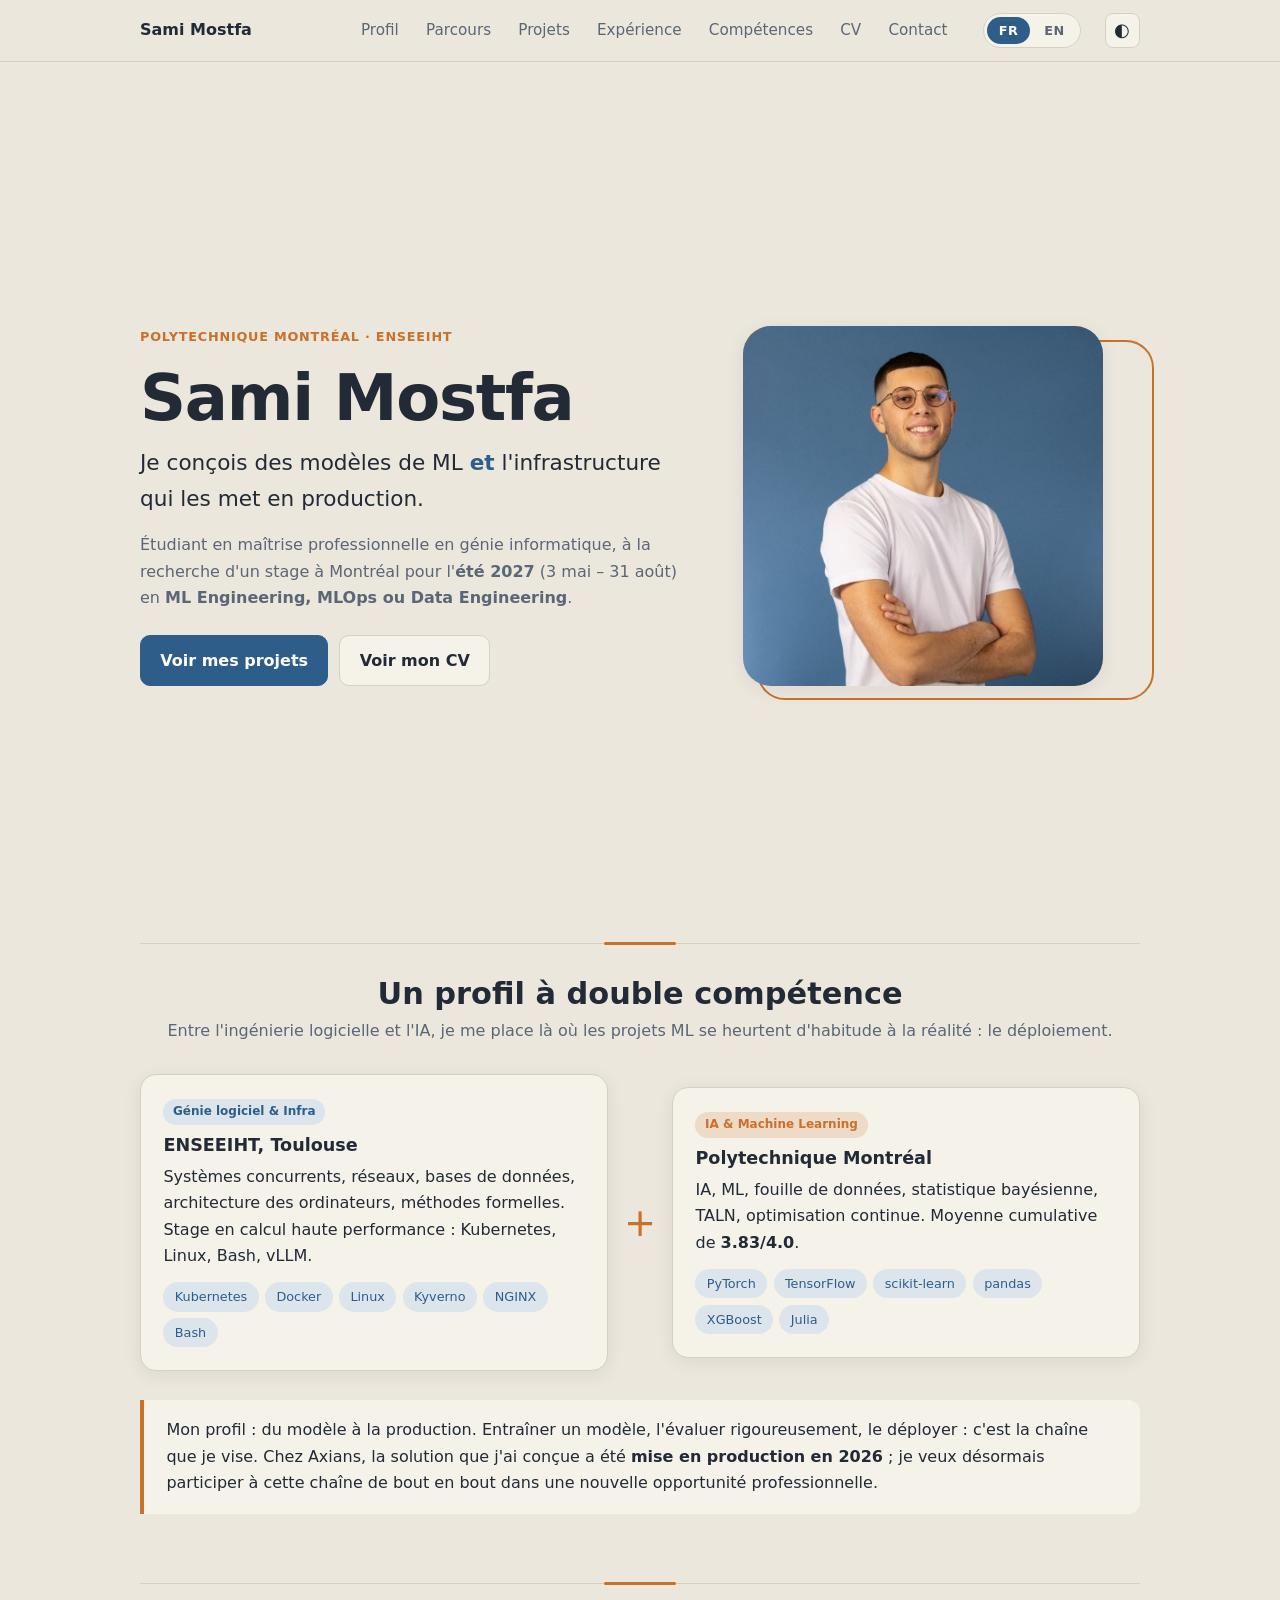
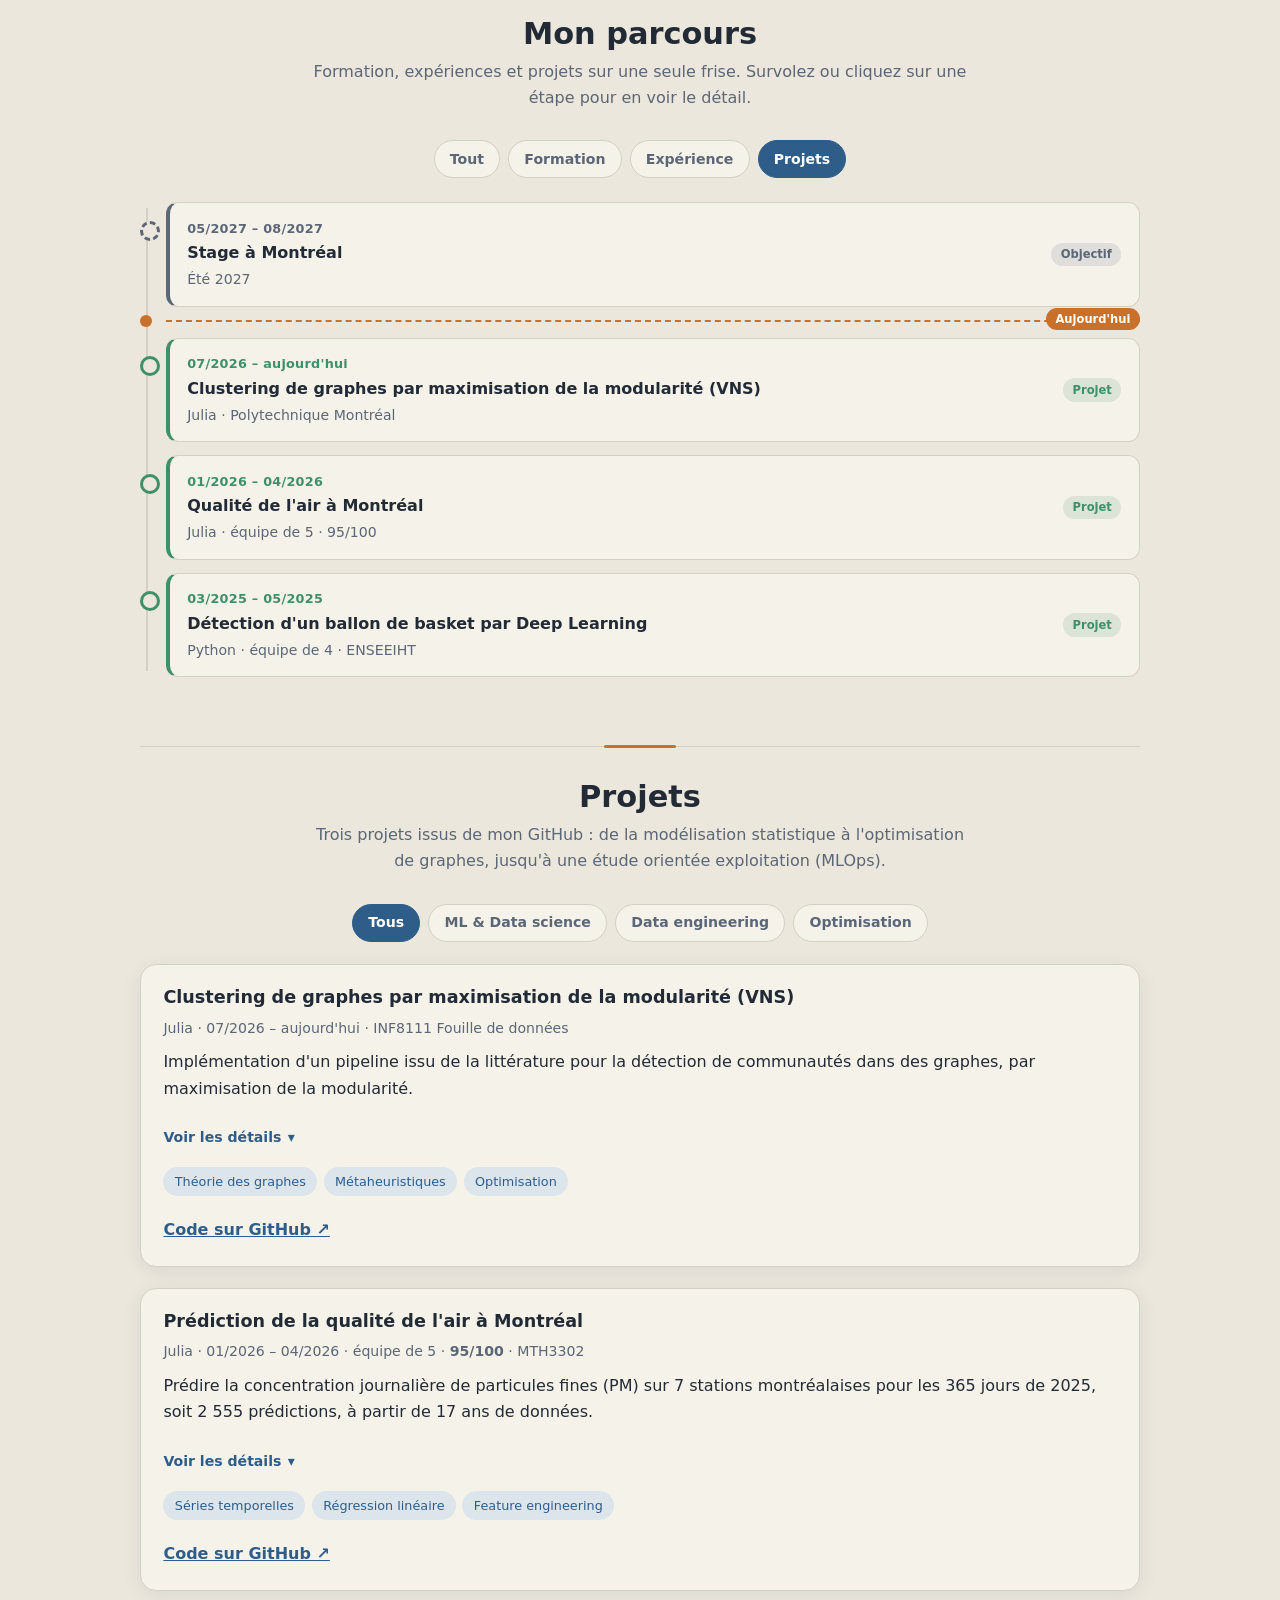
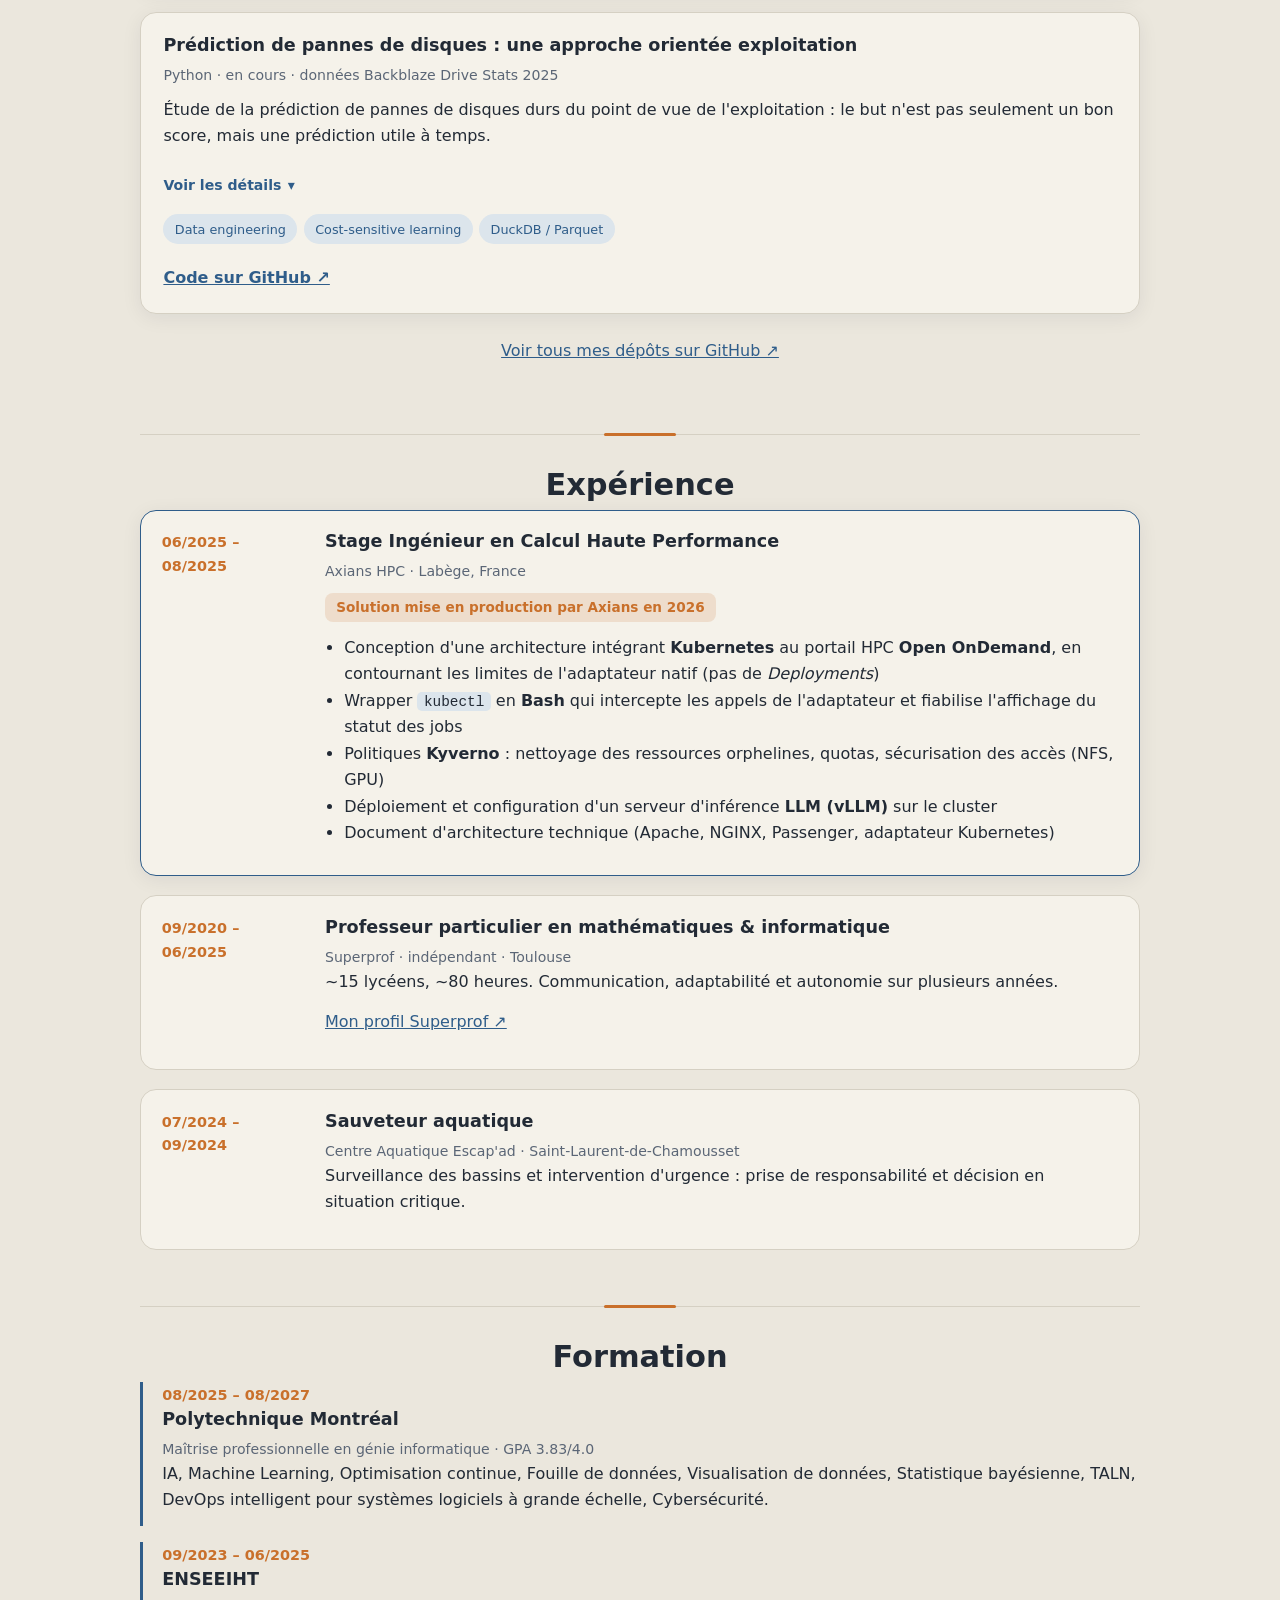
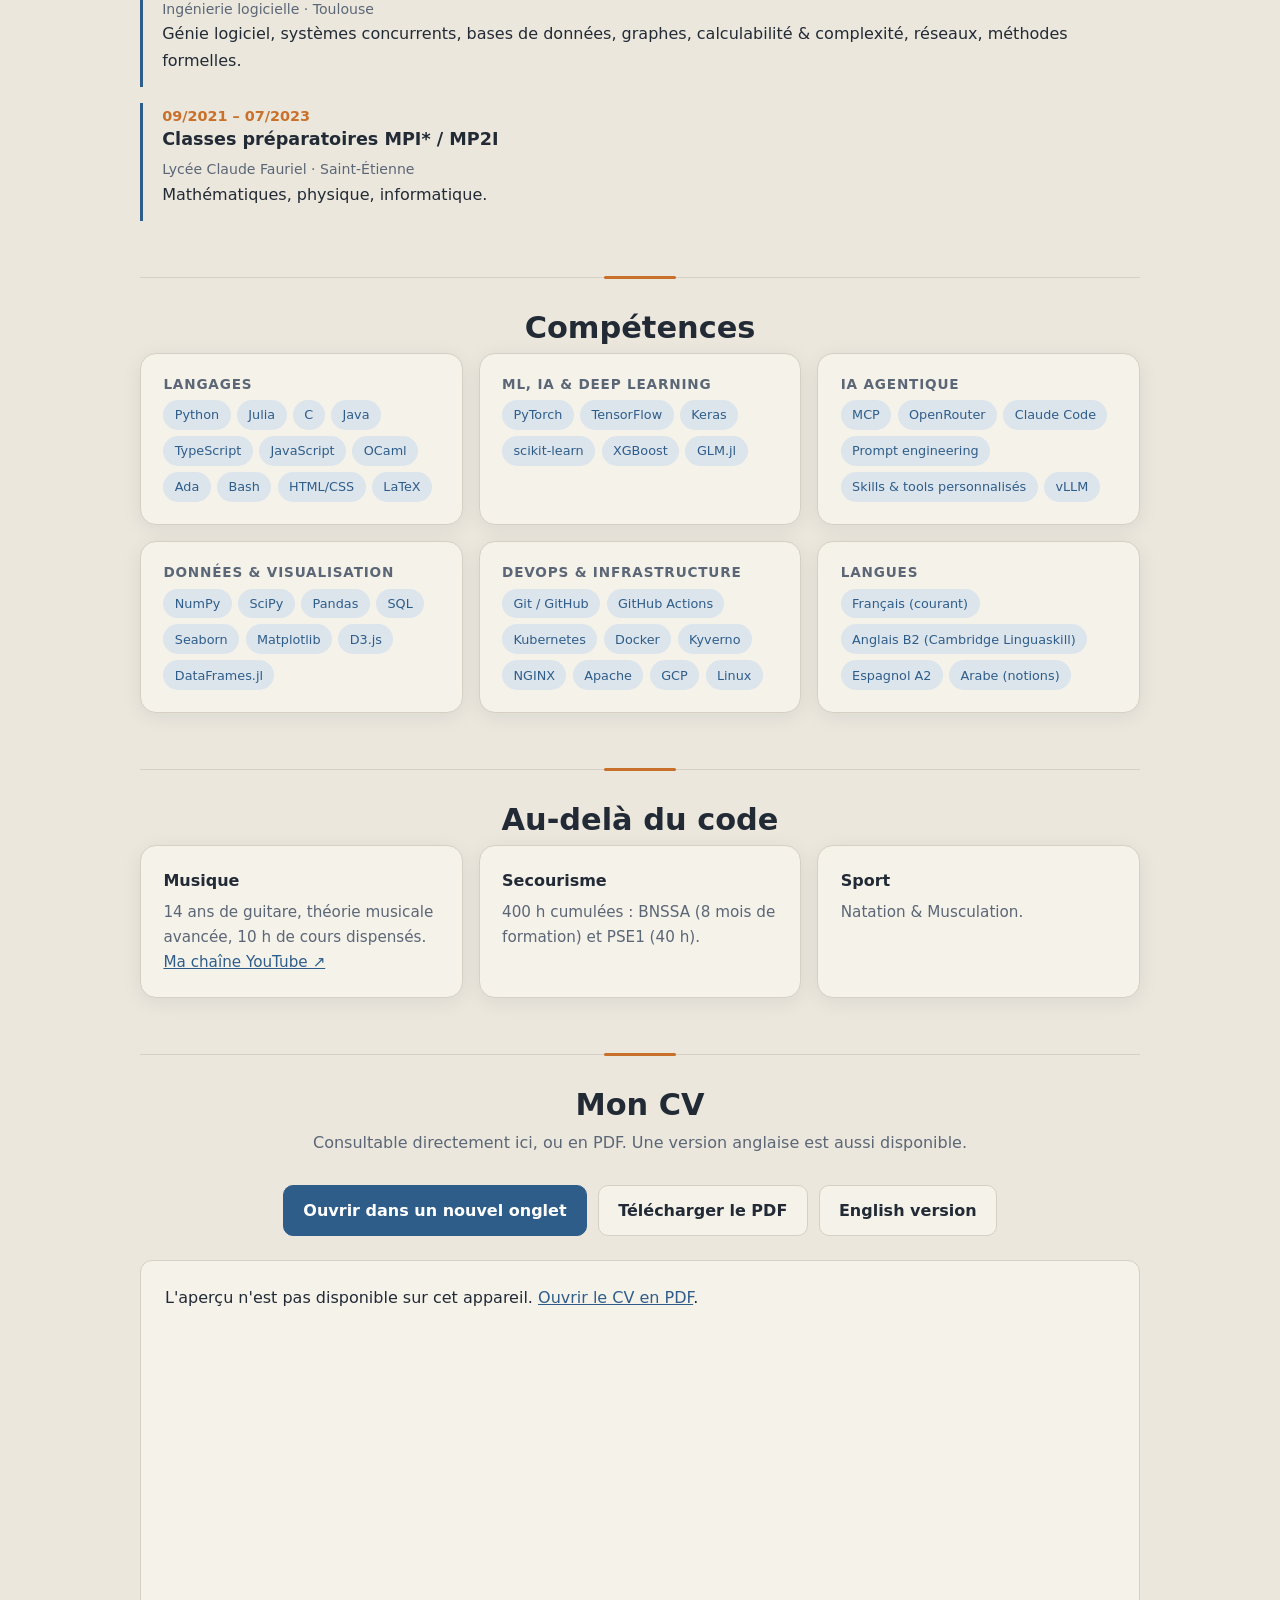
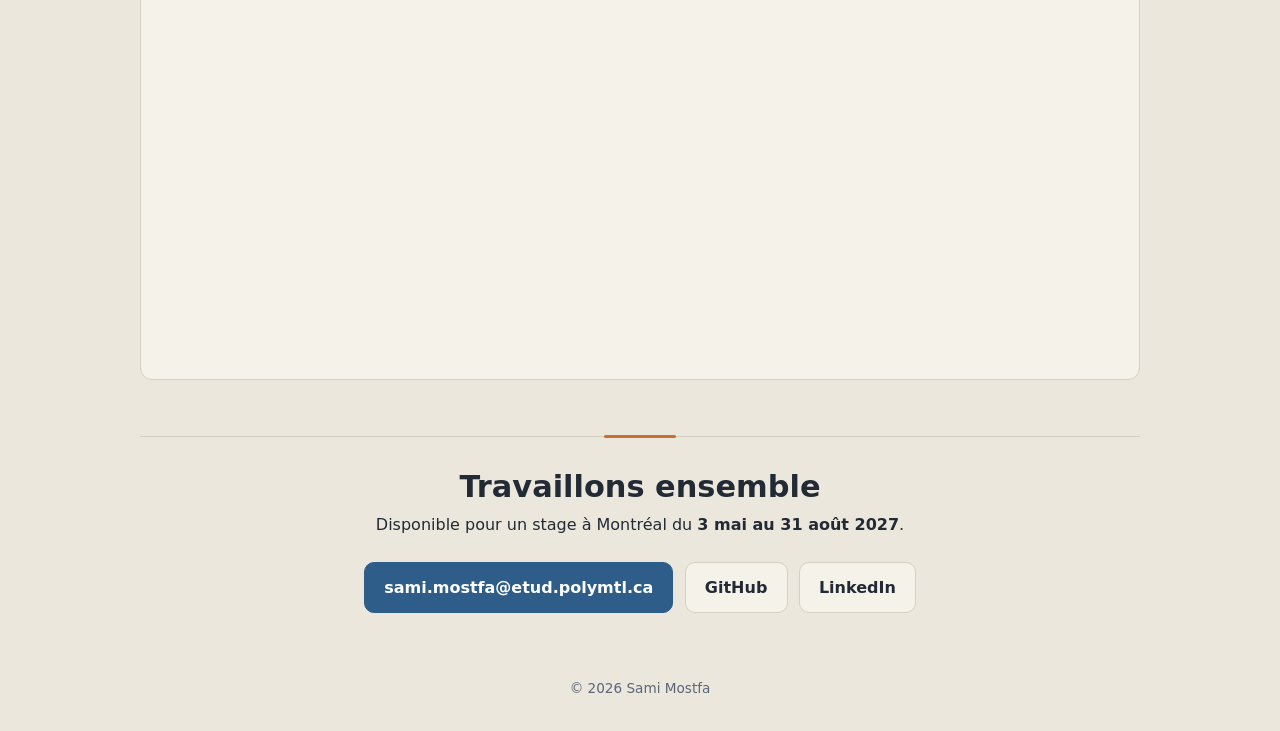
==== commit 0a18a484: "Enhance projects" ====
--- a/index.html
+++ b/index.html
@@ -94,7 +94,7 @@
 <li class="tl-item" data-type="projet">
         <button class="tl-card" type="button" aria-expanded="false" aria-controls="tl1">
           <span class="tl-when">07/2026 – aujourd'hui</span>
-          <span class="tl-title">Clustering de graphes par modularité</span>
+          <span class="tl-title">Clustering de graphes par maximisation de la modularité (VNS)</span>
           <span class="tl-sub">Julia · Polytechnique Montréal</span>
           <span class="tl-type">Projet</span>
         </button>
@@ -186,6 +186,25 @@
       <button type="button" class="filter" data-filter="optim" aria-pressed="false">Optimisation</button>
     </div>
     <div class="projects">
+
+      <article class="project" data-tags="optim">
+        <header>
+          <h3>Clustering de graphes par maximisation de la modularité (VNS)</h3>
+          <p class="meta">Julia · 07/2026 – aujourd'hui · INF8111 Fouille de données</p>
+        </header>
+        <p>Implémentation d'un pipeline issu de la littérature pour la détection de communautés dans des graphes, par maximisation de la modularité.</p>
+        <div class="details" id="d1"><div class="details-inner">
+        <ul>
+          <li><strong>LPA → LPAm → LPAm+ → VNS/VNDS</strong> : chaque étape échappe aux optima locaux de la précédente</li>
+          <li><strong>9 graphes</strong> de référence, de 34 à plus de 31 000 sommets, <strong>40 exécutions</strong> par méthode et par graphe (graines 1 à 40)</li>
+          <li>Comparaison avec la littérature, revue de <strong>5 articles scientifiques</strong></li>
+          <li>Julia choisi pour la vitesse proche du compilé avec la lisibilité de Python</li>
+        </ul>
+        </div></div>
+        <button class="toggle" type="button" aria-expanded="false" aria-controls="d1" data-more="Voir les détails" data-less="Masquer les détails">Voir les détails</button>
+        <ul class="chips"><li>Théorie des graphes</li><li>Métaheuristiques</li><li>Optimisation</li></ul>
+        <p class="links"><a href="https://github.com/tarteeg/vns-modularity-clustering" target="_blank" rel="noopener">Code sur GitHub ↗</a></p>
+      </article>
 
       <article class="project" data-tags="ml">
         <header>
@@ -206,25 +225,6 @@
         <p class="links"><a href="https://github.com/tarteeg/prediction-qualite-air-montreal" target="_blank" rel="noopener">Code sur GitHub ↗</a></p>
       </article>
 
-      <article class="project" data-tags="optim">
-        <header>
-          <h3>Clustering de graphes par maximisation de la modularité (VNS)</h3>
-          <p class="meta">Julia · 07/2026 – aujourd'hui · INF8111 Fouille de données</p>
-        </header>
-        <p>Réimplémentation, étape par étape, du pipeline de l'article d'Aloise et al. (10<sup>e</sup> DIMACS Implementation Challenge), proposé par le professeur Daniel Aloise.</p>
-        <div class="details" id="d1"><div class="details-inner">
-        <ul>
-          <li><strong>LPA → LPAm → LPAm+ → VNS/VNDS</strong> : chaque étape échappe aux optima locaux de la précédente</li>
-          <li><strong>9 graphes</strong> de référence, de 34 à plus de 31 000 sommets, <strong>40 exécutions</strong> par méthode et par graphe (graines 1 à 40)</li>
-          <li>Comparaison avec la littérature, revue de <strong>5 articles scientifiques</strong></li>
-          <li>Julia choisi pour la vitesse proche du compilé avec la lisibilité de Python</li>
-        </ul>
-        </div></div>
-        <button class="toggle" type="button" aria-expanded="false" aria-controls="d1" data-more="Voir les détails" data-less="Masquer les détails">Voir les détails</button>
-        <ul class="chips"><li>Théorie des graphes</li><li>Métaheuristiques</li><li>Optimisation</li></ul>
-        <p class="links"><a href="https://github.com/tarteeg/vns-modularity-clustering" target="_blank" rel="noopener">Code sur GitHub ↗</a></p>
-      </article>
-
       <article class="project" data-tags="data ml">
         <header>
           <h3>Prédiction de pannes de disques : une approche orientée exploitation</h3>
@@ -366,6 +366,6 @@
 </main>
 
 <footer>© 2026 Sami Mostfa</footer>
-<script src="script.js?v=3"></script>
+<script src="script.js?v=4"></script>
 </body>
 </html>
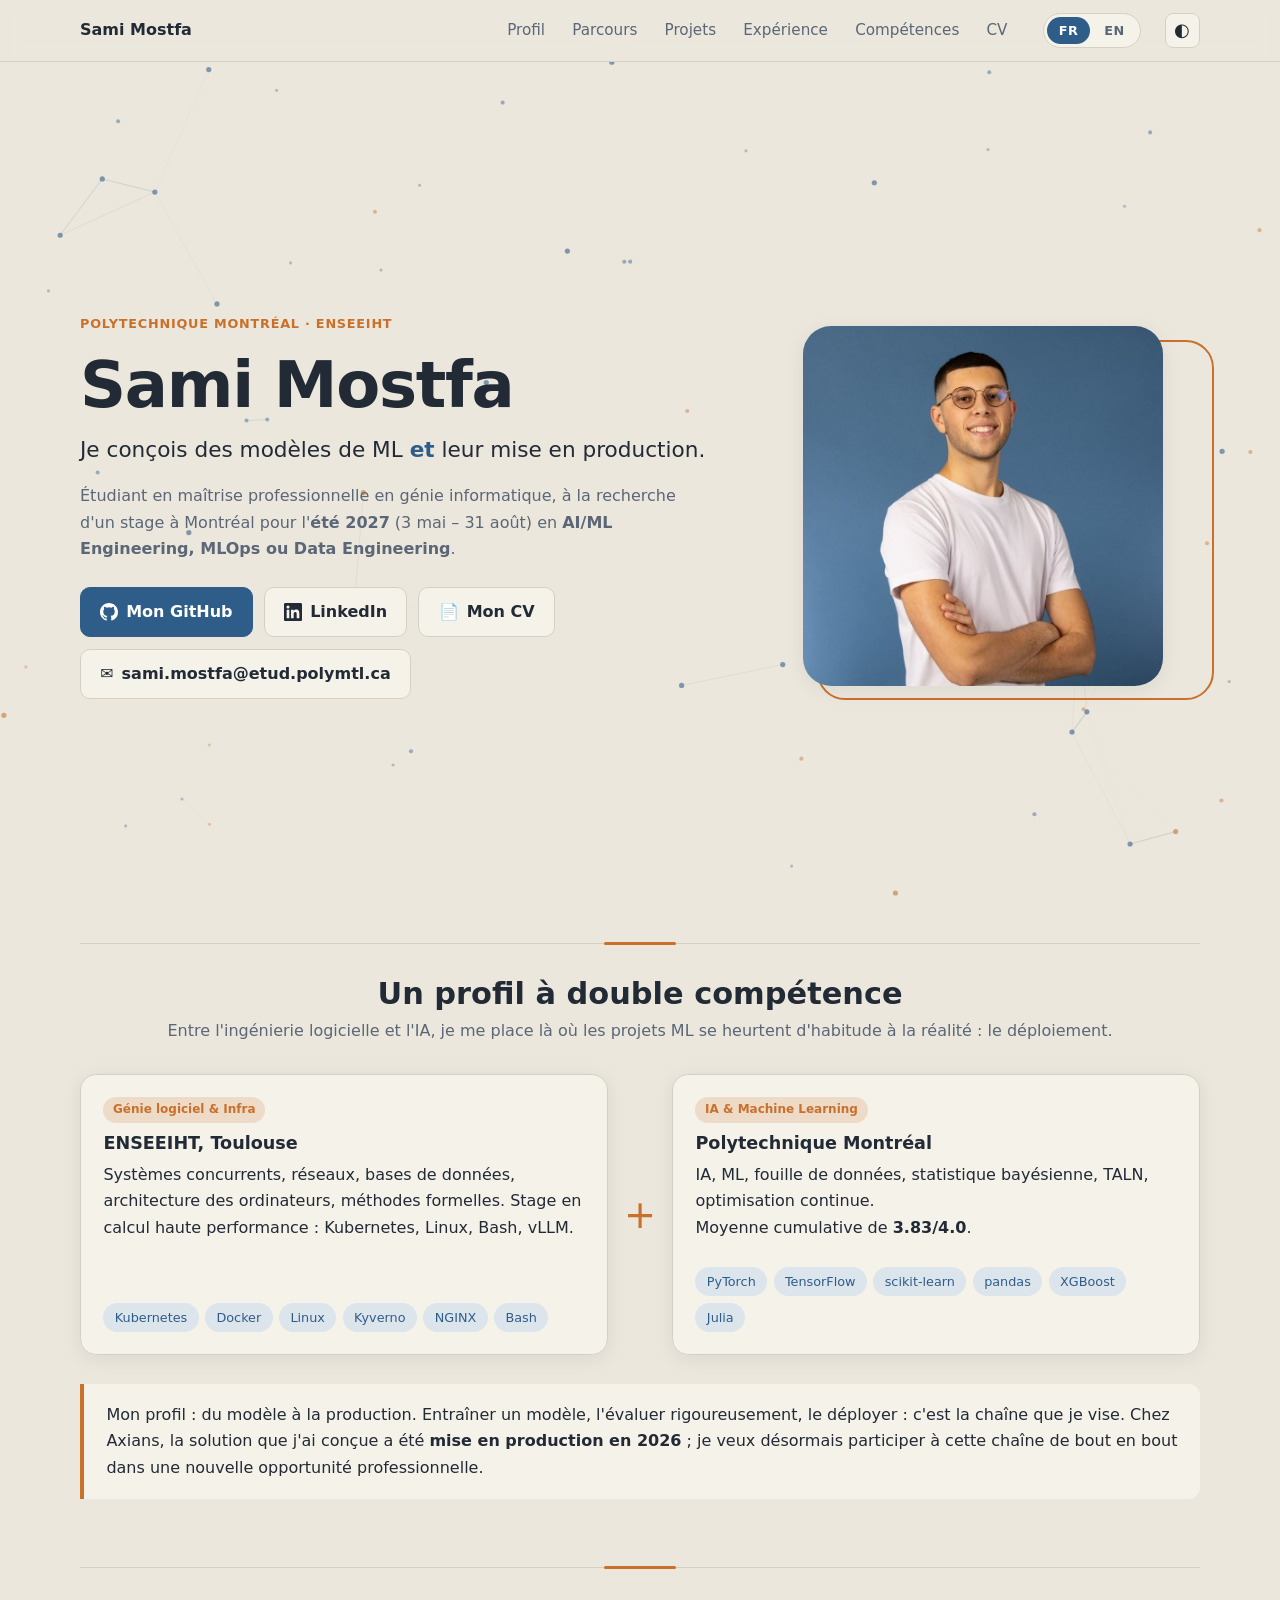
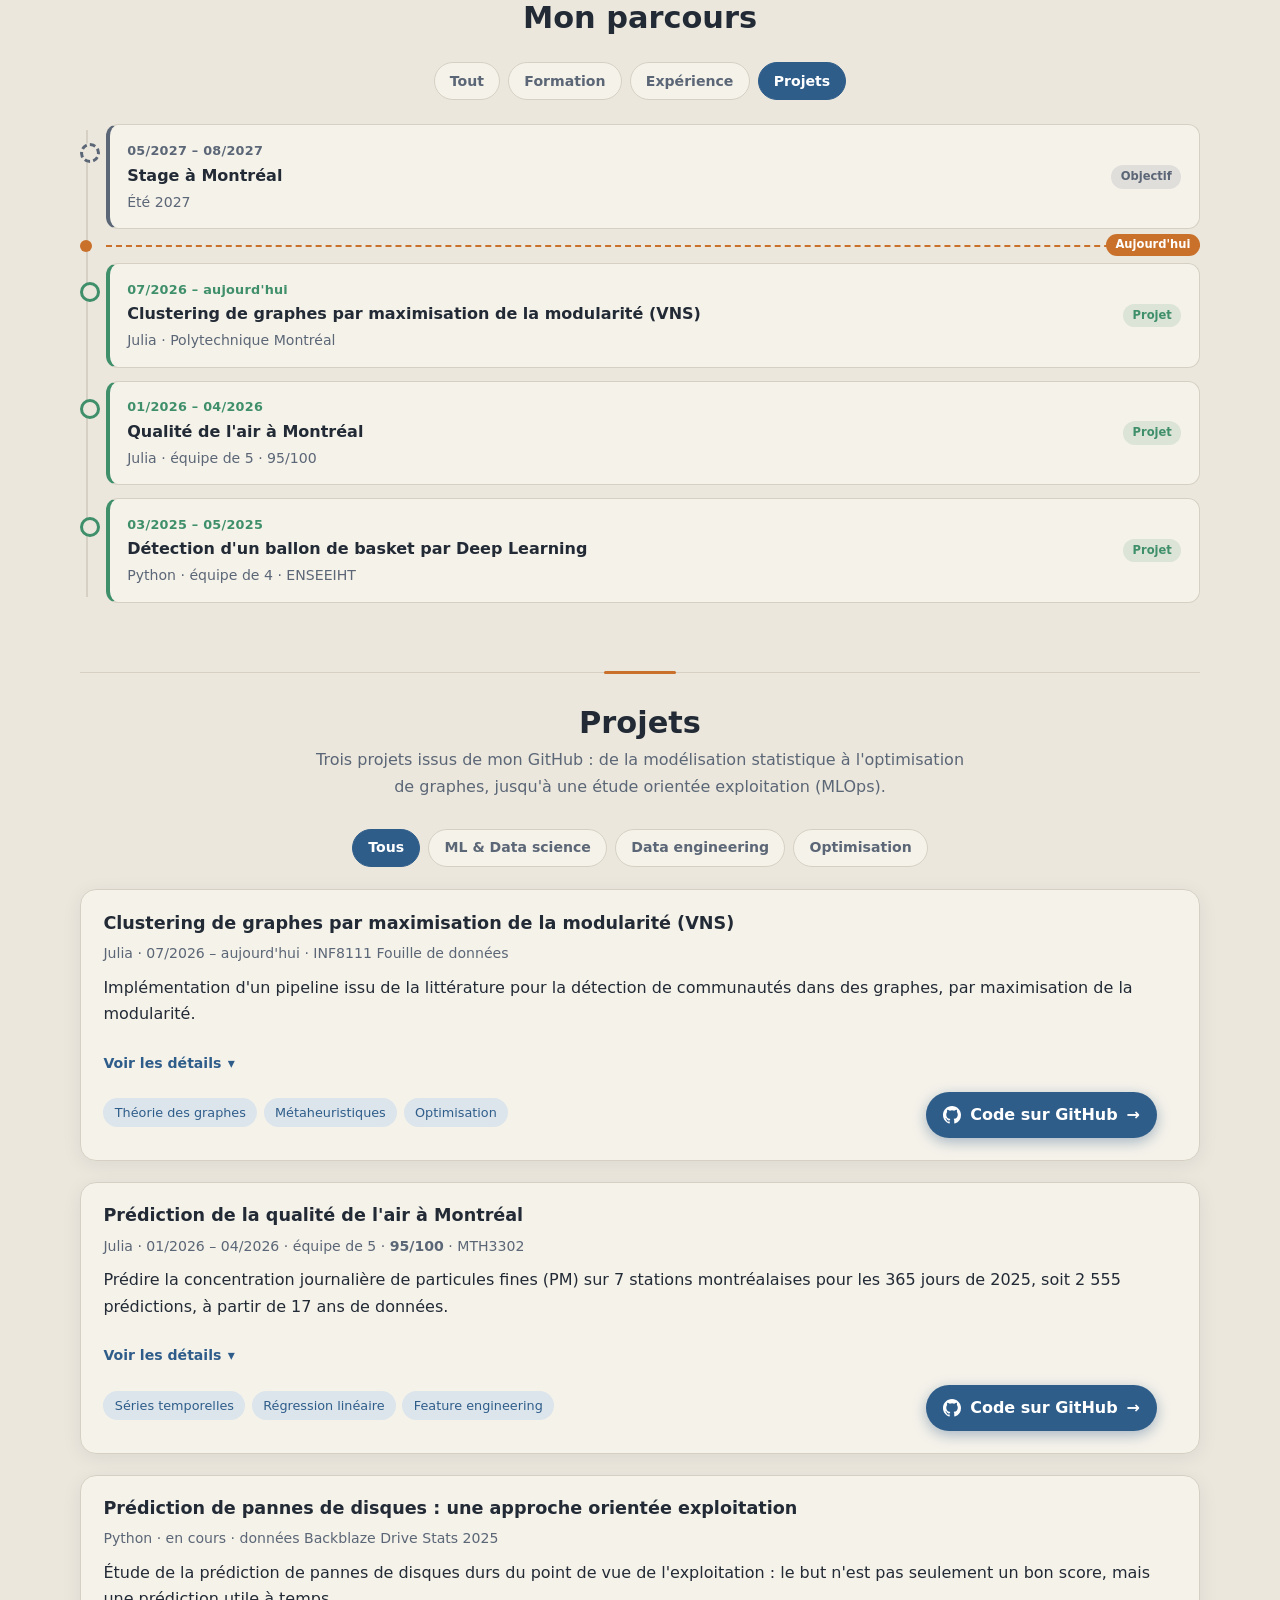
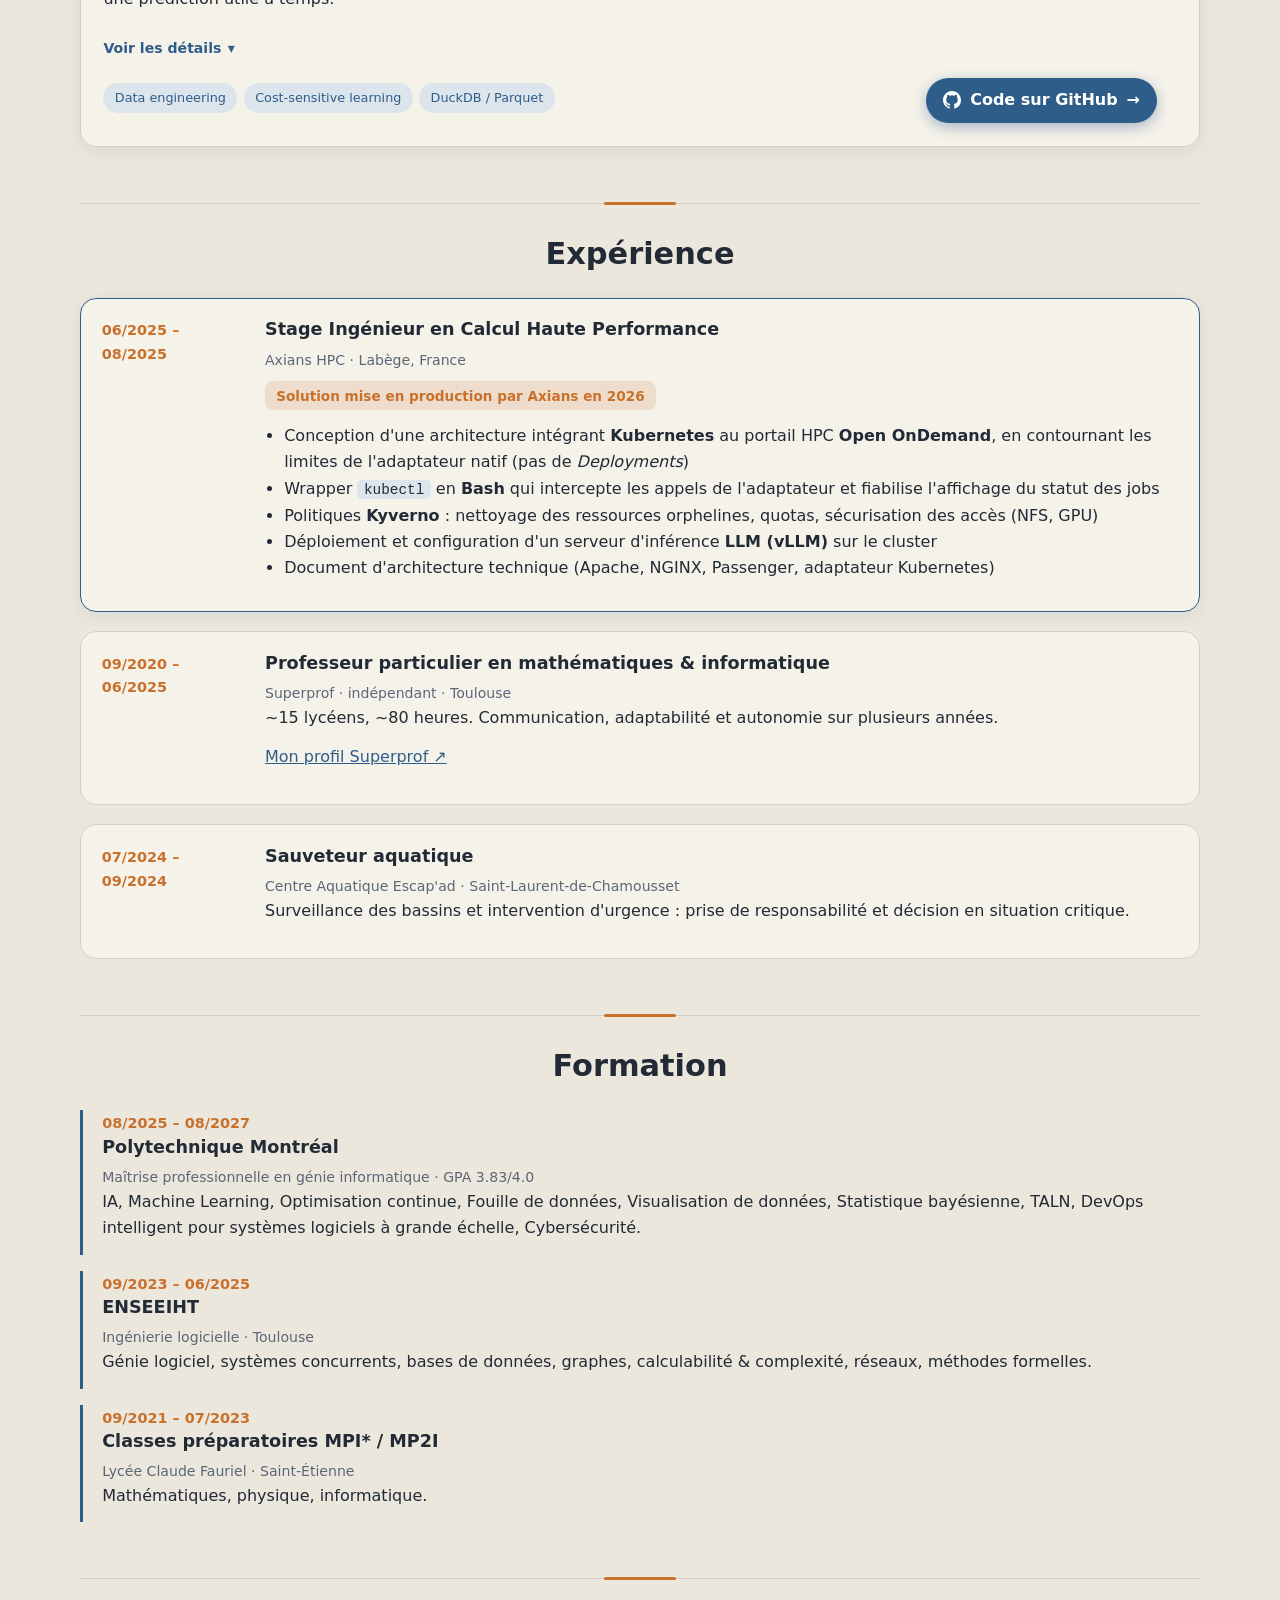
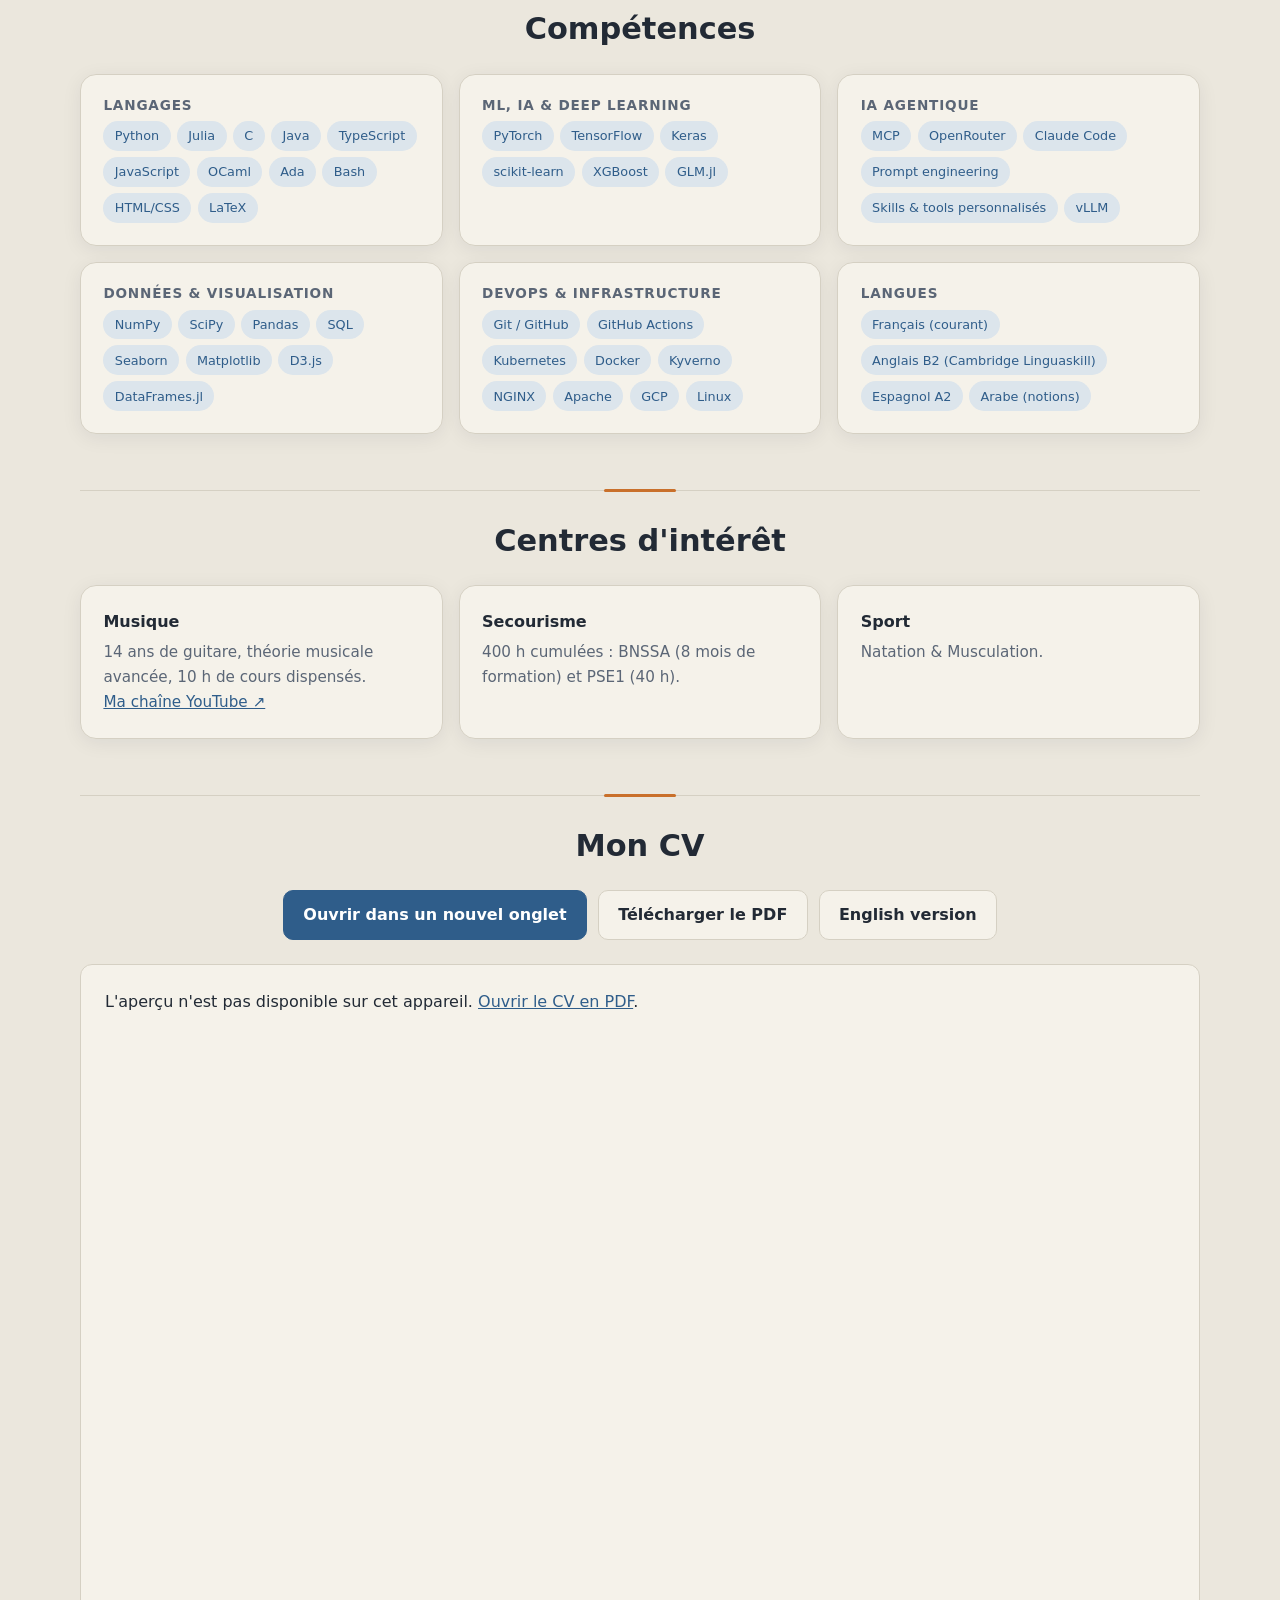
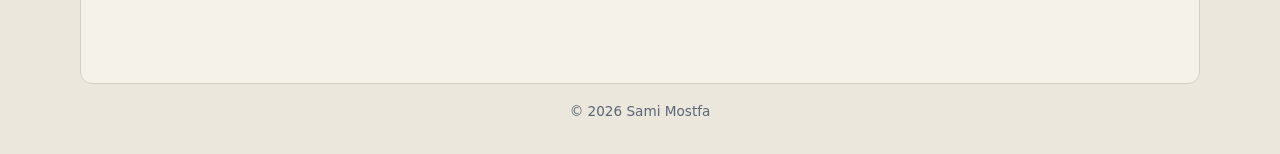
==== commit d3a76a26: "Upgrade portfolio" ====
--- a/index.html
+++ b/index.html
@@ -8,7 +8,7 @@
   <link rel="icon" href="assets/sami_mostfa.jpg">
   <link rel="alternate" hreflang="fr" href="./">
   <link rel="alternate" hreflang="en" href="en/">
-  <link rel="stylesheet" href="style.css?v=5">
+  <link rel="stylesheet" href="style.css?v=33">
 </head>
 <body>
 
@@ -21,7 +21,6 @@
     <a href="#experience">Expérience</a>
     <a href="#competences">Compétences</a>
     <a href="#cv">CV</a>
-    <a href="#contact">Contact</a>
   </nav>
   <div class="lang-switch" role="group" aria-label="Langue">
     <span class="active" aria-current="true" lang="fr">FR</span>
@@ -36,11 +35,13 @@
     <div class="hero-text">
       <p class="eyebrow">Polytechnique Montréal · ENSEEIHT</p>
       <h1>Sami Mostfa</h1>
-      <p class="tagline">Je conçois des modèles de ML <em>et</em> l'infrastructure qui les met en production.</p>
-      <p class="lead">Étudiant en maîtrise professionnelle en génie informatique, à la recherche d'un stage à Montréal pour l'<strong>été 2027</strong> (3 mai – 31 août) en <strong>ML Engineering, MLOps ou Data Engineering</strong>.</p>
+      <p class="tagline">Je conçois des modèles de ML <em>et</em> leur mise en production.</p>
+      <p class="lead">Étudiant en maîtrise professionnelle en génie informatique, à la recherche d'un stage à Montréal pour l'<strong>été 2027</strong> (3 mai – 31 août) en <strong>AI/ML Engineering, MLOps ou Data Engineering</strong>.</p>
       <div class="cta">
-        <a class="btn primary" href="#projets">Voir mes projets</a>
-        <a class="btn" href="#cv">Voir mon CV</a>
+        <a class="btn primary btn-icon" href="https://github.com/tarteeg" target="_blank" rel="noopener"><svg viewBox="0 0 16 16" width="18" height="18" aria-hidden="true" fill="currentColor"><path d="M8 0C3.58 0 0 3.58 0 8c0 3.54 2.29 6.53 5.47 7.59.4.07.55-.17.55-.38 0-.19-.01-.82-.01-1.49-2.01.37-2.53-.49-2.69-.94-.09-.23-.48-.94-.82-1.13-.28-.15-.68-.52-.01-.53.63-.01 1.08.58 1.23.82.72 1.21 1.87.87 2.33.66.07-.52.28-.87.51-1.07-1.78-.2-3.64-.89-3.64-3.95 0-.87.31-1.59.82-2.15-.08-.2-.36-1.02.08-2.12 0 0 .67-.21 2.2.82a7.6 7.6 0 0 1 4 0c1.53-1.04 2.2-.82 2.2-.82.44 1.1.16 1.92.08 2.12.51.56.82 1.27.82 2.15 0 3.07-1.87 3.75-3.65 3.95.29.25.54.73.54 1.48 0 1.07-.01 1.93-.01 2.2 0 .21.15.46.55.38A8.01 8.01 0 0 0 16 8c0-4.42-3.58-8-8-8z"/></svg>Mon GitHub</a>
+        <a class="btn btn-icon" href="https://www.linkedin.com/in/sami-mostfa/fr/" target="_blank" rel="noopener"><svg viewBox="0 0 24 24" width="18" height="18" aria-hidden="true" fill="currentColor"><path d="M20.45 20.45h-3.56v-5.57c0-1.33-.02-3.04-1.85-3.04-1.85 0-2.14 1.45-2.14 2.94v5.67H9.35V9h3.41v1.56h.05c.48-.9 1.64-1.85 3.37-1.85 3.6 0 4.27 2.37 4.27 5.46v6.28zM5.34 7.43a2.06 2.06 0 1 1 0-4.13 2.06 2.06 0 0 1 0 4.13zM7.12 20.45H3.56V9h3.56v11.45zM22.22 0H1.77C.79 0 0 .77 0 1.73v20.54C0 23.23.79 24 1.77 24h20.45c.98 0 1.78-.77 1.78-1.73V1.73C24 .77 23.2 0 22.22 0z"/></svg>LinkedIn</a>
+        <a class="btn btn-icon" href="#cv"><span aria-hidden="true">📄</span>Mon CV</a>
+        <button type="button" class="btn btn-icon copy-mail" data-email="sami.mostfa@etud.polymtl.ca" data-hint="Cliquer pour copier" data-copied="Adresse copiée !" data-tip="Cliquer pour copier"><span aria-hidden="true">✉️</span>sami.mostfa@etud.polymtl.ca</button>
       </div>
     </div>
     <figure class="hero-photo">
@@ -61,9 +62,9 @@
       </article>
       <div class="plus" aria-hidden="true">+</div>
       <article class="card">
-        <span class="badge alt">IA & Machine Learning</span>
+        <span class="badge">IA & Machine Learning</span>
         <h3>Polytechnique Montréal</h3>
-        <p>IA, ML, fouille de données, statistique bayésienne, TALN, optimisation continue. Moyenne cumulative de <strong>3.83/4.0</strong>.</p>
+        <p>IA, ML, fouille de données, statistique bayésienne, TALN, optimisation continue.<br>Moyenne cumulative de <strong>3.83/4.0</strong>.</p>
         <ul class="chips"><li>PyTorch</li><li>TensorFlow</li><li>scikit-learn</li><li>pandas</li><li>XGBoost</li><li>Julia</li></ul>
       </article>
     </div>
@@ -73,7 +74,6 @@
   <!-- PARCOURS -->
   <section id="parcours">
     <h2>Mon parcours</h2>
-    <p class="section-intro">Formation, expériences et projets sur une seule frise. Survolez ou cliquez sur une étape pour en voir le détail.</p>
     <div class="filters" role="group" aria-label="Filtrer le parcours">
       <button type="button" class="tl-filter active" data-tl="all" aria-pressed="true">Tout</button>
       <button type="button" class="tl-filter" data-tl="formation" aria-pressed="false">Formation</button>
@@ -88,7 +88,7 @@
           <span class="tl-sub">Été 2027</span>
           <span class="tl-type">Objectif</span>
         </button>
-        <div class="tl-detail" id="tl0"><div><p>ML Engineering, MLOps ou Data Engineering : mener un projet de bout en bout, de la conception à la mise en production.</p></div></div>
+        <div class="tl-detail" id="tl0"><div><p>AI/ML Engineering, MLOps ou Data Engineering : mener un projet de bout en bout, de la conception à la mise en production.</p></div></div>
       </li>
 <li class="tl-today" aria-hidden="true"><span>Aujourd'hui</span></li>
 <li class="tl-item" data-type="projet">
@@ -202,8 +202,10 @@
         </ul>
         </div></div>
         <button class="toggle" type="button" aria-expanded="false" aria-controls="d1" data-more="Voir les détails" data-less="Masquer les détails">Voir les détails</button>
-        <ul class="chips"><li>Théorie des graphes</li><li>Métaheuristiques</li><li>Optimisation</li></ul>
-        <p class="links"><a href="https://github.com/tarteeg/vns-modularity-clustering" target="_blank" rel="noopener">Code sur GitHub ↗</a></p>
+        <div class="project-foot">
+          <ul class="chips"><li>Théorie des graphes</li><li>Métaheuristiques</li><li>Optimisation</li></ul>
+          <p class="links"><a class="gh-btn" href="https://github.com/tarteeg/vns-modularity-clustering" target="_blank" rel="noopener"><svg viewBox="0 0 16 16" width="18" height="18" aria-hidden="true" fill="currentColor"><path d="M8 0C3.58 0 0 3.58 0 8c0 3.54 2.29 6.53 5.47 7.59.4.07.55-.17.55-.38 0-.19-.01-.82-.01-1.49-2.01.37-2.53-.49-2.69-.94-.09-.23-.48-.94-.82-1.13-.28-.15-.68-.52-.01-.53.63-.01 1.08.58 1.23.82.72 1.21 1.87.87 2.33.66.07-.52.28-.87.51-1.07-1.78-.2-3.64-.89-3.64-3.95 0-.87.31-1.59.82-2.15-.08-.2-.36-1.02.08-2.12 0 0 .67-.21 2.2.82a7.6 7.6 0 0 1 4 0c1.53-1.04 2.2-.82 2.2-.82.44 1.1.16 1.92.08 2.12.51.56.82 1.27.82 2.15 0 3.07-1.87 3.75-3.65 3.95.29.25.54.73.54 1.48 0 1.07-.01 1.93-.01 2.2 0 .21.15.46.55.38A8.01 8.01 0 0 0 16 8c0-4.42-3.58-8-8-8z"/></svg><span>Code sur GitHub</span><span class="gh-arrow" aria-hidden="true">→</span></a></p>
+        </div>
       </article>
 
       <article class="project" data-tags="ml">
@@ -221,8 +223,10 @@
         </ul>
         </div></div>
         <button class="toggle" type="button" aria-expanded="false" aria-controls="d0" data-more="Voir les détails" data-less="Masquer les détails">Voir les détails</button>
-        <ul class="chips"><li>Séries temporelles</li><li>Régression linéaire</li><li>Feature engineering</li></ul>
-        <p class="links"><a href="https://github.com/tarteeg/prediction-qualite-air-montreal" target="_blank" rel="noopener">Code sur GitHub ↗</a></p>
+        <div class="project-foot">
+          <ul class="chips"><li>Séries temporelles</li><li>Régression linéaire</li><li>Feature engineering</li></ul>
+          <p class="links"><a class="gh-btn" href="https://github.com/tarteeg/prediction-qualite-air-montreal" target="_blank" rel="noopener"><svg viewBox="0 0 16 16" width="18" height="18" aria-hidden="true" fill="currentColor"><path d="M8 0C3.58 0 0 3.58 0 8c0 3.54 2.29 6.53 5.47 7.59.4.07.55-.17.55-.38 0-.19-.01-.82-.01-1.49-2.01.37-2.53-.49-2.69-.94-.09-.23-.48-.94-.82-1.13-.28-.15-.68-.52-.01-.53.63-.01 1.08.58 1.23.82.72 1.21 1.87.87 2.33.66.07-.52.28-.87.51-1.07-1.78-.2-3.64-.89-3.64-3.95 0-.87.31-1.59.82-2.15-.08-.2-.36-1.02.08-2.12 0 0 .67-.21 2.2.82a7.6 7.6 0 0 1 4 0c1.53-1.04 2.2-.82 2.2-.82.44 1.1.16 1.92.08 2.12.51.56.82 1.27.82 2.15 0 3.07-1.87 3.75-3.65 3.95.29.25.54.73.54 1.48 0 1.07-.01 1.93-.01 2.2 0 .21.15.46.55.38A8.01 8.01 0 0 0 16 8c0-4.42-3.58-8-8-8z"/></svg><span>Code sur GitHub</span><span class="gh-arrow" aria-hidden="true">→</span></a></p>
+        </div>
       </article>
 
       <article class="project" data-tags="data ml">
@@ -240,12 +244,13 @@
         </ul>
         </div></div>
         <button class="toggle" type="button" aria-expanded="false" aria-controls="d2" data-more="Voir les détails" data-less="Masquer les détails">Voir les détails</button>
-        <ul class="chips"><li>Data engineering</li><li>Cost-sensitive learning</li><li>DuckDB / Parquet</li></ul>
-        <p class="links"><a href="https://github.com/tarteeg/disk-failure-analysis" target="_blank" rel="noopener">Code sur GitHub ↗</a></p>
-      </article>
-
-    </div>
-    <p class="more"><a href="https://github.com/tarteeg" target="_blank" rel="noopener">Voir tous mes dépôts sur GitHub ↗</a></p>
+        <div class="project-foot">
+          <ul class="chips"><li>Data engineering</li><li>Cost-sensitive learning</li><li>DuckDB / Parquet</li></ul>
+          <p class="links"><a class="gh-btn" href="https://github.com/tarteeg/disk-failure-analysis" target="_blank" rel="noopener"><svg viewBox="0 0 16 16" width="18" height="18" aria-hidden="true" fill="currentColor"><path d="M8 0C3.58 0 0 3.58 0 8c0 3.54 2.29 6.53 5.47 7.59.4.07.55-.17.55-.38 0-.19-.01-.82-.01-1.49-2.01.37-2.53-.49-2.69-.94-.09-.23-.48-.94-.82-1.13-.28-.15-.68-.52-.01-.53.63-.01 1.08.58 1.23.82.72 1.21 1.87.87 2.33.66.07-.52.28-.87.51-1.07-1.78-.2-3.64-.89-3.64-3.95 0-.87.31-1.59.82-2.15-.08-.2-.36-1.02.08-2.12 0 0 .67-.21 2.2.82a7.6 7.6 0 0 1 4 0c1.53-1.04 2.2-.82 2.2-.82.44 1.1.16 1.92.08 2.12.51.56.82 1.27.82 2.15 0 3.07-1.87 3.75-3.65 3.95.29.25.54.73.54 1.48 0 1.07-.01 1.93-.01 2.2 0 .21.15.46.55.38A8.01 8.01 0 0 0 16 8c0-4.42-3.58-8-8-8z"/></svg><span>Code sur GitHub</span><span class="gh-arrow" aria-hidden="true">→</span></a></p>
+        </div>
+      </article>
+
+    </div>
   </section>
 
   <!-- EXPERIENCE -->
@@ -331,7 +336,7 @@
 
   <!-- HORS CODE -->
   <section id="interets">
-    <h2>Au-delà du code</h2>
+    <h2>Centres d'intérêt</h2>
     <div class="interests">
       <div><strong>Musique</strong><p>14 ans de guitare, théorie musicale avancée, 10 h de cours dispensés.<br><a href="https://youtube.com/@sami.musiic" target="_blank" rel="noopener">Ma chaîne YouTube ↗</a></p></div>
       <div><strong>Secourisme</strong><p>400 h cumulées : BNSSA (8 mois de formation) et PSE1 (40 h).</p></div>
@@ -342,7 +347,6 @@
   <!-- CV -->
   <section id="cv">
     <h2>Mon CV</h2>
-    <p class="section-intro">Consultable directement ici, ou en PDF. Une version anglaise est aussi disponible.</p>
     <div class="cta">
       <a class="btn primary" href="assets/cv_Sami_Mostfa.pdf" target="_blank" rel="noopener">Ouvrir dans un nouvel onglet</a>
       <a class="btn" href="assets/cv_Sami_Mostfa.pdf" download>Télécharger le PDF</a>
@@ -353,19 +357,9 @@
     </object>
   </section>
 
-  <!-- CONTACT -->
-  <section id="contact" class="contact">
-    <h2>Travaillons ensemble</h2>
-    <p>Disponible pour un stage à Montréal du <strong>3 mai au 31 août 2027</strong>.</p>
-    <div class="cta center">
-      <a class="btn primary" href="mailto:sami.mostfa@etud.polymtl.ca">sami.mostfa@etud.polymtl.ca</a>
-      <a class="btn" href="https://github.com/tarteeg" target="_blank" rel="noopener">GitHub</a>
-      <a class="btn" href="https://www.linkedin.com/in/sami-mostfa/fr/" target="_blank" rel="noopener">LinkedIn</a>
-    </div>
-  </section>
 </main>
 
 <footer>© 2026 Sami Mostfa</footer>
-<script src="script.js?v=4"></script>
+<script src="script.js?v=15"></script>
 </body>
 </html>
--- a/style.css
+++ b/style.css
@@ -1,4 +1,5 @@
 :root {
+  --maxw: 1160px;
   --bg: #ebe7dd;
   --surface: #f5f2ea;
   --text: #222a35;
@@ -31,19 +32,20 @@
 }
 a { color: var(--accent); }
 h1, h2, h3 { line-height: 1.2; margin: 0 0 .5rem; }
-h2 { font-size: 1.9rem; margin-bottom: .4rem; }
+h2 { font-size: 1.9rem; margin-bottom: 1.6rem; }
+h2:has(+ .section-intro) { margin-bottom: .4rem; }
 h3 { font-size: 1.1rem; }
 p { margin: 0 0 .8rem; }
 ul { padding-left: 1.2rem; margin: .5rem 0; }
 
-main, .nav, footer { max-width: 1040px; margin: 0 auto; padding-left: 1.25rem; padding-right: 1.25rem; }
+main, .nav, footer { max-width: var(--maxw); margin: 0 auto; padding-left: 1.25rem; padding-right: 1.25rem; }
 section { padding: 2rem 0 1rem; }
 
 /* Nav */
 .nav {
   position: sticky; top: 0; z-index: 10;
   display: flex; align-items: center; gap: 1.5rem;
-  max-width: none; padding: .8rem max(1.25rem, calc((100% - 1040px) / 2 + 1.25rem));
+  max-width: none; padding: .8rem max(1.25rem, calc((100% - var(--maxw)) / 2 + 1.25rem));
   background: color-mix(in srgb, var(--bg) 88%, transparent);
   backdrop-filter: blur(10px);
   border-bottom: 1px solid var(--border);
@@ -66,6 +68,11 @@
 .hero h1 { font-size: clamp(2.6rem, 6vw, 4rem); letter-spacing: -.02em; }
 .tagline { font-size: 1.35rem; color: var(--text); margin-bottom: 1rem; }
 .tagline em { color: var(--accent); font-style: normal; font-weight: 700; }
+/* Grand écran : la phrase d'accroche tient sur une ligne, à taille normale */
+@media (min-width: 1100px) {
+  .hero { grid-template-columns: 1.7fr 1fr; }
+  .tagline { white-space: nowrap; }
+}
 .lead { color: var(--muted); max-width: 38em; }
 .hero-photo { margin: 0; justify-self: center; position: relative; }
 .hero-photo::before {
@@ -97,13 +104,16 @@
   background: var(--surface); border: 1px solid var(--border);
   border-radius: 16px; padding: 1.4rem; box-shadow: var(--shadow);
 }
-.duo { display: grid; grid-template-columns: 1fr auto 1fr; gap: 1rem; align-items: center; }
+.duo { display: grid; grid-template-columns: minmax(0, 1fr) auto minmax(0, 1fr); gap: 1rem; align-items: stretch; }
+.duo .plus { align-self: center; }
+.duo .card { display: flex; flex-direction: column; }
+.duo .card .badge { align-self: flex-start; }
+.duo .card .chips { margin-top: auto; padding-top: .8rem; }
 .plus { font-size: 2.4rem; font-weight: 300; color: var(--accent-2); }
 .badge {
   display: inline-block; font-size: .75rem; font-weight: 700; padding: .2rem .6rem;
-  border-radius: 99px; background: var(--accent-soft); color: var(--accent); margin-bottom: .6rem;
-}
-.badge.alt { background: color-mix(in srgb, var(--accent-2) 18%, transparent); color: var(--accent-2); }
+  border-radius: 99px; background: color-mix(in srgb, var(--accent-2) 18%, transparent); color: var(--accent-2); margin-bottom: .6rem;
+}
 .synthesis {
   margin-top: 1.8rem; padding: 1.1rem 1.4rem; border-left: 4px solid var(--accent-2);
   background: var(--surface); border-radius: 0 12px 12px 0;
@@ -149,7 +159,6 @@
 .interests { display: grid; grid-template-columns: repeat(auto-fit, minmax(240px, 1fr)); gap: 1rem; }
 .interests p { margin: .3rem 0 0; color: var(--muted); font-size: .95rem; }
 
-.contact { text-align: center; padding-bottom: 4rem; }
 footer { text-align: center; color: var(--muted); font-size: .85rem; padding-bottom: 2rem; }
 
 /* Segmentation des sections */
@@ -181,14 +190,30 @@
   .nav nav { display: none; }
   .hero { grid-template-columns: 1fr; min-height: 0; gap: 2rem; padding-top: 2.5rem; }
   .hero-photo { order: -1; }
-  .hero-photo img { width: min(78%, 280px); margin: 0 auto; }
+  .hero-photo { width: min(78%, 280px); justify-self: center; }
+  .hero-photo img { width: 100%; margin: 0; }
   .duo { grid-template-columns: 1fr; }
   .plus { text-align: center; }
   .job { grid-template-columns: 1fr; gap: .3rem; }
 }
 
-.project .links { margin: 1rem 0 0; font-weight: 600; }
-.more { text-align: center; margin-top: 1.5rem; }
+.project-foot { display: flex; flex-wrap: wrap; align-items: center; justify-content: space-between; gap: .6rem 1rem; margin-top: .8rem; padding-right: 1.2rem; }
+.project-foot .chips { margin: 0; }
+.project .links { margin: 0; font-weight: 600; }
+.gh-btn {
+  display: inline-flex; align-items: center; gap: .55rem; padding: .6rem 1.1rem; border-radius: 99px;
+  background: var(--accent);
+  color: #fff; text-decoration: none; box-shadow: 0 4px 14px color-mix(in srgb, var(--accent) 40%, transparent);
+  transition: transform .2s, box-shadow .2s;
+}
+:root[data-theme="dark"] .gh-btn { color: #0d1218; }
+.gh-btn svg { transition: transform .35s; }
+.gh-arrow { display: inline-block; transition: transform .2s; }
+.gh-btn:hover, .gh-btn:focus-visible { transform: translateY(-3px) scale(1.04); box-shadow: 0 8px 20px color-mix(in srgb, var(--accent-2) 45%, transparent); }
+.gh-btn:hover svg { transform: rotate(-12deg) scale(1.15); }
+.gh-btn:hover .gh-arrow { transform: translateX(4px); }
+.gh-btn:active { transform: translateY(0) scale(.98); }
+@media (prefers-reduced-motion: reduce) { .gh-btn, .gh-btn svg, .gh-arrow { transition: none; } }
 
 .cv-viewer {
   display: block; width: 100%; height: 80vh; min-height: 520px; margin-top: 1.5rem;
@@ -276,7 +301,7 @@
 .tl-detail p { margin: 0; padding: .7rem 1.1rem .2rem; color: var(--muted); font-size: .93rem; }
 .tl-item.open .tl-detail { grid-template-rows: 1fr; }
 @media (hover: hover) { .tl-item:hover .tl-detail { grid-template-rows: 1fr; } }
-.tl-today { position: relative; margin: .2rem 0 1rem; height: 0; border-top: 2px dashed var(--accent-2); }
+.tl-today { position: relative; margin: 1rem 0 1rem; height: 0; border-top: 2px dashed var(--accent-2); }
 .tl-today span {
   position: absolute; right: 0; top: -.85rem; font-size: .72rem; font-weight: 700; padding: .1rem .6rem;
   border-radius: 99px; background: var(--accent-2); color: #fff;
@@ -295,3 +320,41 @@
 :root[data-theme="dark"] .tl-filter.active { color: #0d1218; }
 @media (max-width: 760px) { .tl-card { grid-template-columns: 1fr; } .tl-type { grid-column: 1; grid-row: auto; justify-self: start; margin-top: .3rem; } }
 @media (prefers-reduced-motion: reduce) { .tl-detail, .tl-card, .tl-item::before { transition: none; } }
+
+/* Adresse e-mail copiable */
+.copy-mail { position: relative; cursor: pointer; font: inherit; font-weight: 600; }
+.copy-mail::after {
+  content: attr(data-tip); position: absolute; bottom: calc(100% + 10px); left: 50%; transform: translate(-50%, 4px);
+  padding: .35rem .7rem; border-radius: 8px; white-space: nowrap; font-size: .8rem; font-weight: 600; pointer-events: none;
+  background: var(--text); color: var(--bg); opacity: 0; transition: opacity .15s, transform .15s;
+}
+.copy-mail:hover::after, .copy-mail:focus-visible::after, .copy-mail.copied::after { opacity: 1; transform: translate(-50%, 0); }
+.copy-mail.copied::after, .copy-mail.done::after { background: #2e9d5b; color: #fff; }
+.copy-mail.done::after { opacity: 0 !important; }
+
+.btn-icon { display: inline-flex; align-items: center; gap: .5rem; }
+
+/* Curseur personnalisé */
+.cursor-dot, .cursor-ring { position: fixed; top: 0; left: 0; pointer-events: none; z-index: 9999; opacity: 0; transition: opacity .2s; }
+.has-cursor .cursor-dot, .has-cursor .cursor-ring { opacity: 1; }
+.cursor-hidden .cursor-dot, .cursor-hidden .cursor-ring { opacity: 0 !important; }
+.cursor-dot::before, .cursor-ring::before { content: ""; position: absolute; border-radius: 50%; box-sizing: border-box; }
+.cursor-dot::before {
+  width: 8px; height: 8px; margin: -4px 0 0 -4px; background: var(--accent-2);
+  transition: transform .2s, opacity .2s;
+}
+.cursor-ring::before {
+  width: 36px; height: 36px; margin: -18px 0 0 -18px; border: 2px solid var(--accent-2);
+  transition: transform .25s cubic-bezier(.2, .8, .3, 1.4), background-color .25s, border-color .25s;
+}
+.cursor-dot.is-hover::before { transform: scale(0); opacity: 0; }
+.cursor-ring.is-hover::before {
+  transform: scale(1.7); background: color-mix(in srgb, var(--accent-2) 22%, transparent); border-color: var(--accent-2);
+}
+.cursor-ring.is-down::before { transform: scale(.7); }
+.cursor-ring.is-hover.is-down::before { transform: scale(1.4); }
+.has-cursor, .has-cursor * { cursor: none !important; }
+@media (prefers-reduced-motion: reduce) { .cursor-ring::before, .cursor-dot::before { transition: none; } }
+
+/* Fond : constellation */
+#bg { position: fixed; inset: 0; width: 100%; height: 100%; z-index: -1; pointer-events: none; }
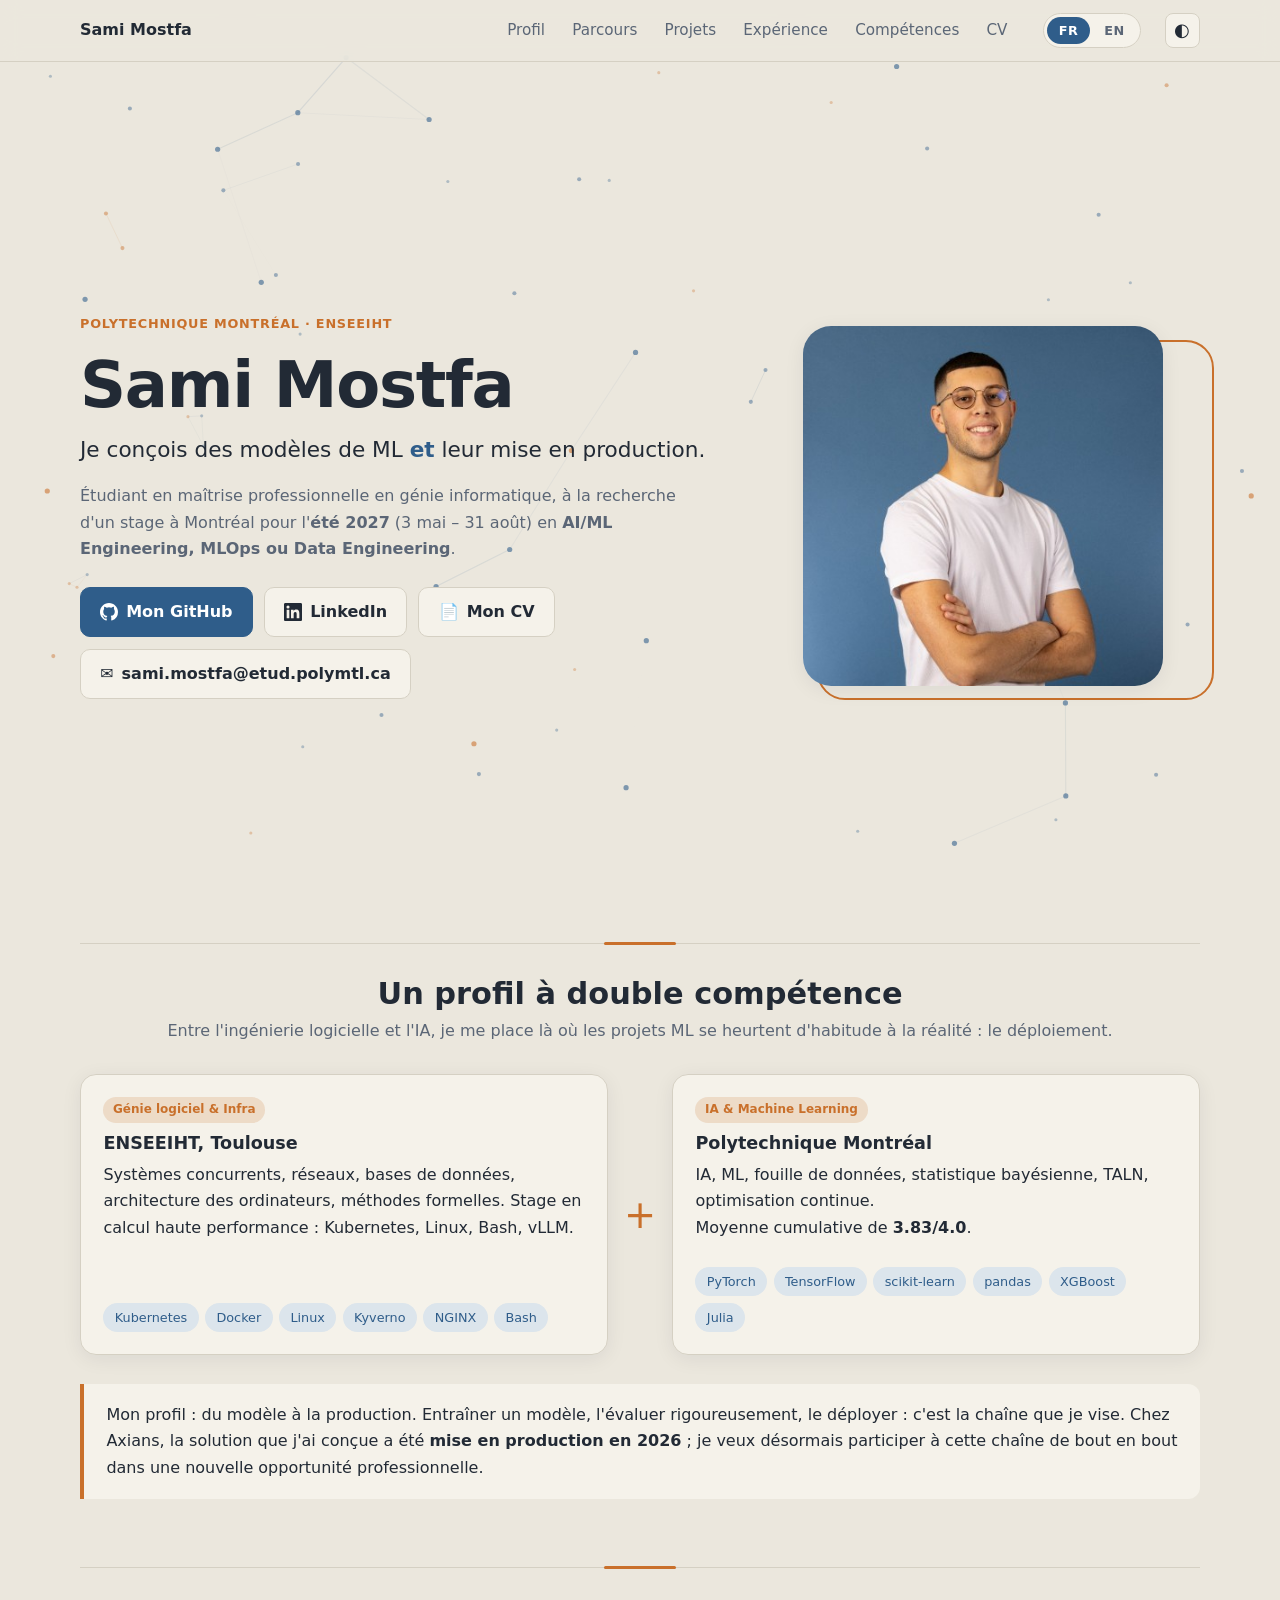
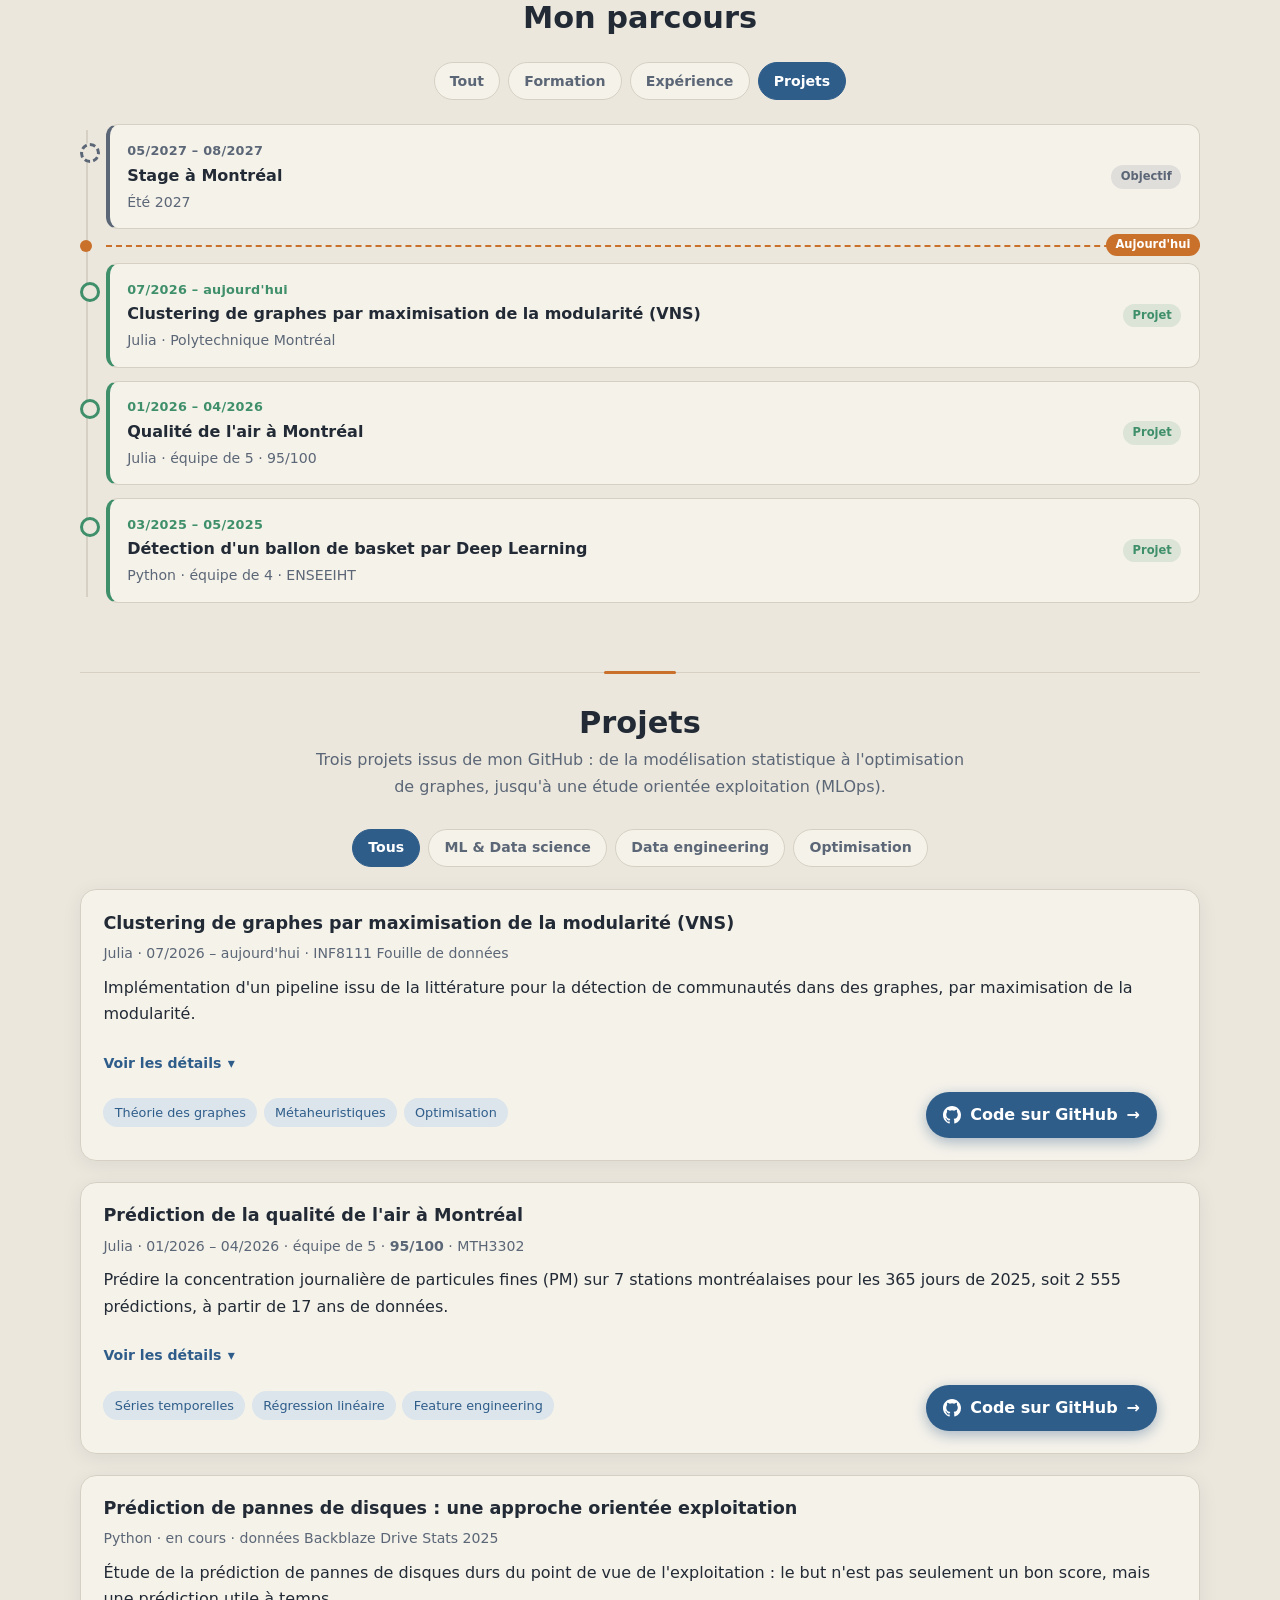
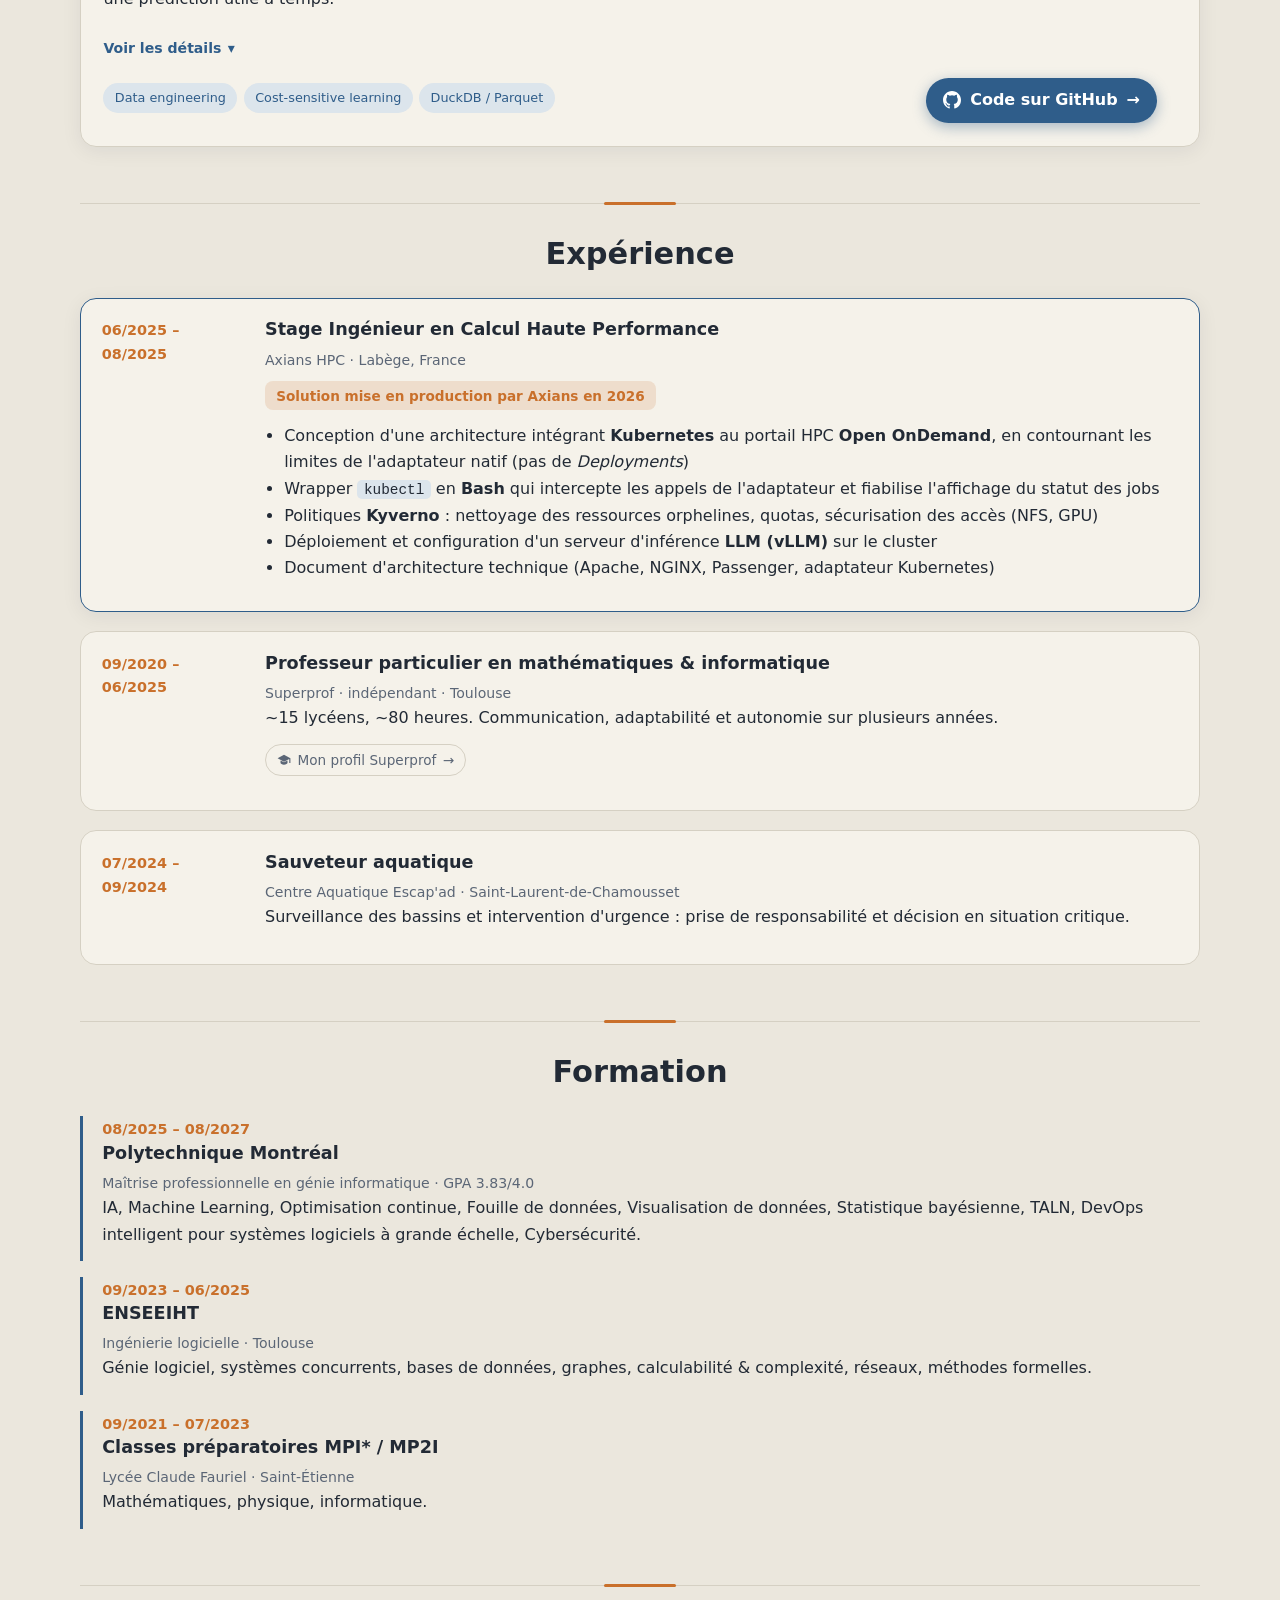
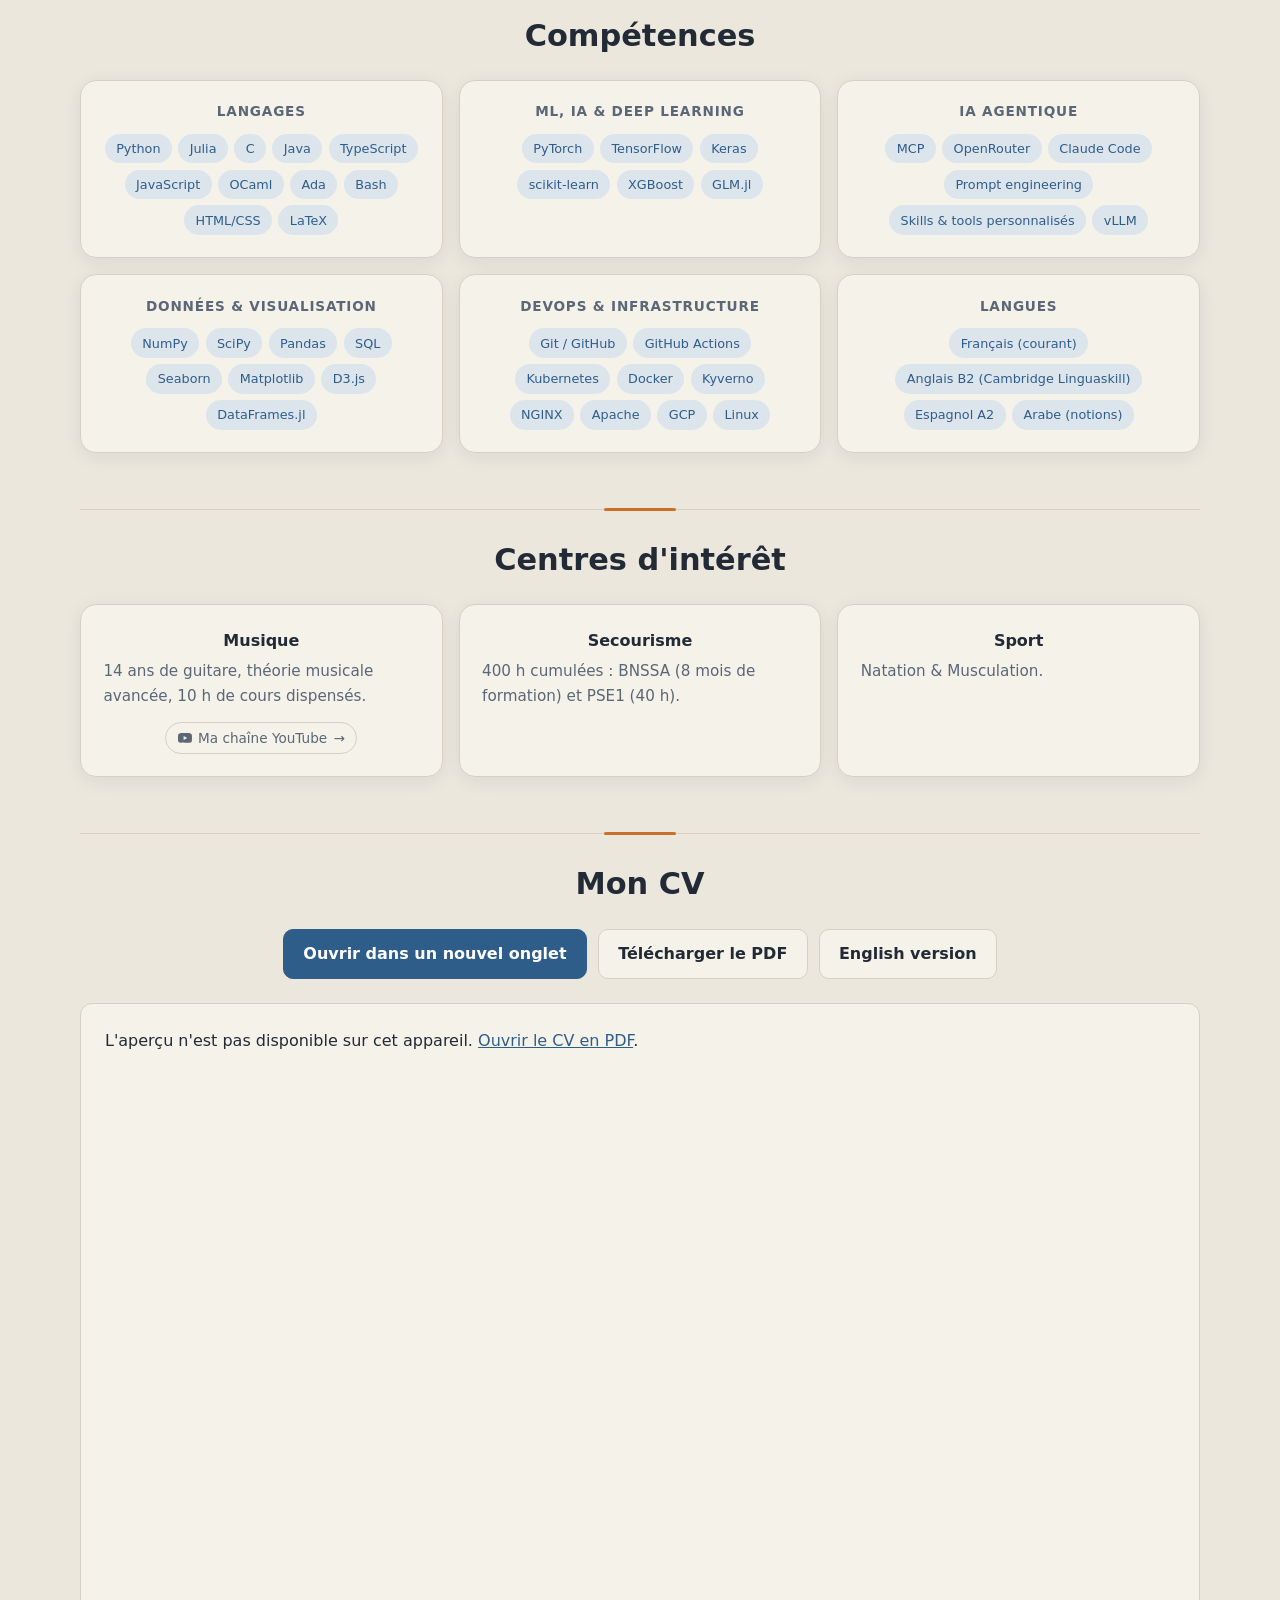
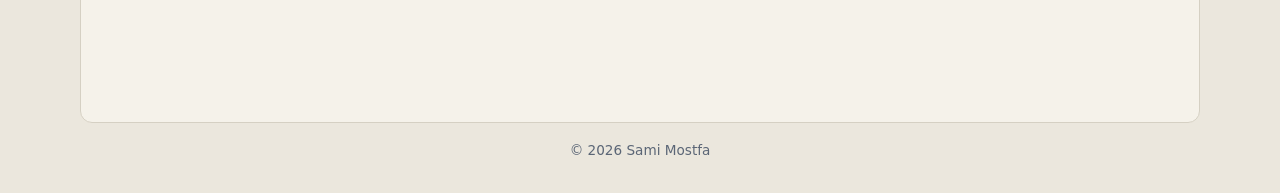
==== commit e732da33: "Upgrade portfolio" ====
--- a/index.html
+++ b/index.html
@@ -280,7 +280,7 @@
           <h3>Professeur particulier en mathématiques & informatique</h3>
           <p class="meta">Superprof · indépendant · Toulouse</p>
           <p>~15 lycéens, ~80 heures. Communication, adaptabilité et autonomie sur plusieurs années.</p>
-          <p class="links"><a href="https://www.superprof.fr/etudiant-ecole-ingenieur-enseeiht-propose-cours-remise-niveau-maths-college-lycee-80h.html" target="_blank" rel="noopener">Mon profil Superprof ↗</a></p>
+          <p class="links"><a class="gh-btn sp-btn" href="https://www.superprof.fr/etudiant-ecole-ingenieur-enseeiht-propose-cours-remise-niveau-maths-college-lycee-80h.html" target="_blank" rel="noopener"><svg viewBox="0 0 24 24" width="18" height="18" aria-hidden="true" fill="currentColor"><path d="M12 3 1 9l11 6 9-4.9V17h2V9L12 3zm-6 9.7v4c0 1.7 2.7 3.3 6 3.3s6-1.6 6-3.3v-4l-6 3.3-6-3.3z"/></svg><span>Mon profil Superprof</span><span class="gh-arrow" aria-hidden="true">→</span></a></p>
         </div>
       </article>
 
@@ -338,7 +338,7 @@
   <section id="interets">
     <h2>Centres d'intérêt</h2>
     <div class="interests">
-      <div><strong>Musique</strong><p>14 ans de guitare, théorie musicale avancée, 10 h de cours dispensés.<br><a href="https://youtube.com/@sami.musiic" target="_blank" rel="noopener">Ma chaîne YouTube ↗</a></p></div>
+      <div><strong>Musique</strong><p>14 ans de guitare, théorie musicale avancée, 10 h de cours dispensés.</p><p class="links"><a class="gh-btn yt-btn" href="https://youtube.com/@sami.musiic" target="_blank" rel="noopener"><svg viewBox="0 0 24 24" width="18" height="18" aria-hidden="true" fill="currentColor"><path d="M23.5 6.2a3 3 0 0 0-2.1-2.1C19.5 3.6 12 3.6 12 3.6s-7.5 0-9.4.5A3 3 0 0 0 .5 6.2C0 8.1 0 12 0 12s0 3.9.5 5.8a3 3 0 0 0 2.1 2.1c1.9.5 9.4.5 9.4.5s7.5 0 9.4-.5a3 3 0 0 0 2.1-2.1c.5-1.9.5-5.8.5-5.8s0-3.9-.5-5.8zM9.6 15.6V8.4l6.2 3.6-6.2 3.6z"/></svg><span>Ma chaîne YouTube</span><span class="gh-arrow" aria-hidden="true">→</span></a></p></div>
       <div><strong>Secourisme</strong><p>400 h cumulées : BNSSA (8 mois de formation) et PSE1 (40 h).</p></div>
       <div><strong>Sport</strong><p>Natation & Musculation.</p></div>
     </div>
--- a/style.css
+++ b/style.css
@@ -154,8 +154,8 @@
 
 /* Skills / interests */
 .skills { display: grid; grid-template-columns: repeat(auto-fit, minmax(290px, 1fr)); gap: 1rem; }
-.skills h3 { color: var(--muted); font-size: .85rem; text-transform: uppercase; letter-spacing: .06em; }
-.skills .chips { margin-top: .4rem; }
+.skills h3 { text-align: center; margin-bottom: .9rem; color: var(--muted); font-size: .85rem; text-transform: uppercase; letter-spacing: .06em; }
+.skills .chips { margin-top: .4rem; justify-content: center; }
 .interests { display: grid; grid-template-columns: repeat(auto-fit, minmax(240px, 1fr)); gap: 1rem; }
 .interests p { margin: .3rem 0 0; color: var(--muted); font-size: .95rem; }
 
@@ -358,3 +358,16 @@
 
 /* Fond : constellation */
 #bg { position: fixed; inset: 0; width: 100%; height: 100%; z-index: -1; pointer-events: none; }
+
+.interests > div > strong { display: block; text-align: center; }
+.interests .links { margin: .8rem 0 0; text-align: center; }
+.yt-btn, .sp-btn {
+  background: transparent; color: var(--muted); border: 1px solid var(--border); box-shadow: none;
+  padding: .25rem .7rem; font-size: .85rem; gap: .4rem;
+}
+:root[data-theme="dark"] .yt-btn, :root[data-theme="dark"] .sp-btn { color: var(--muted); }
+.yt-btn svg, .sp-btn svg { width: 14px; height: 14px; }
+.yt-btn:hover, .yt-btn:focus-visible, .sp-btn:hover, .sp-btn:focus-visible {
+  color: var(--accent); border-color: var(--accent); box-shadow: none; transform: translateY(-1px);
+}
+:root[data-theme="dark"] .yt-btn:hover, :root[data-theme="dark"] .sp-btn:hover { color: var(--accent); }
